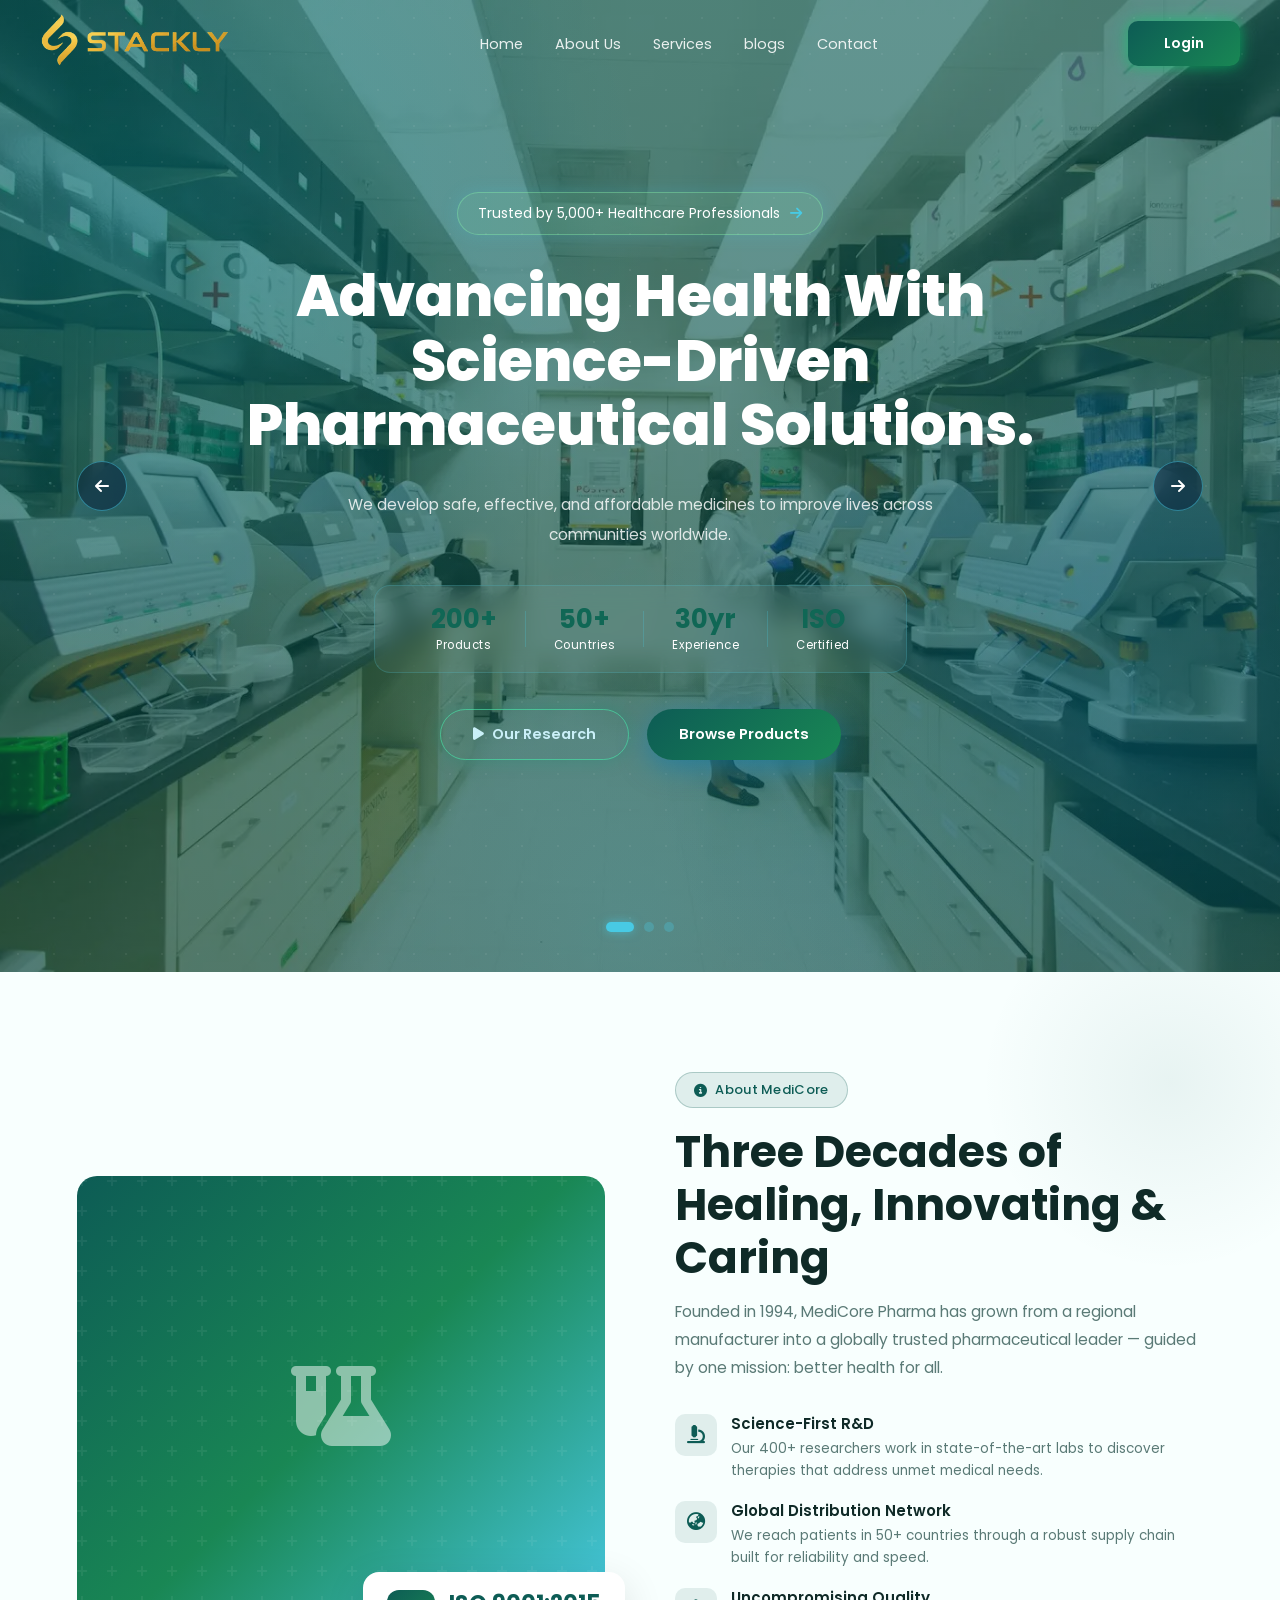
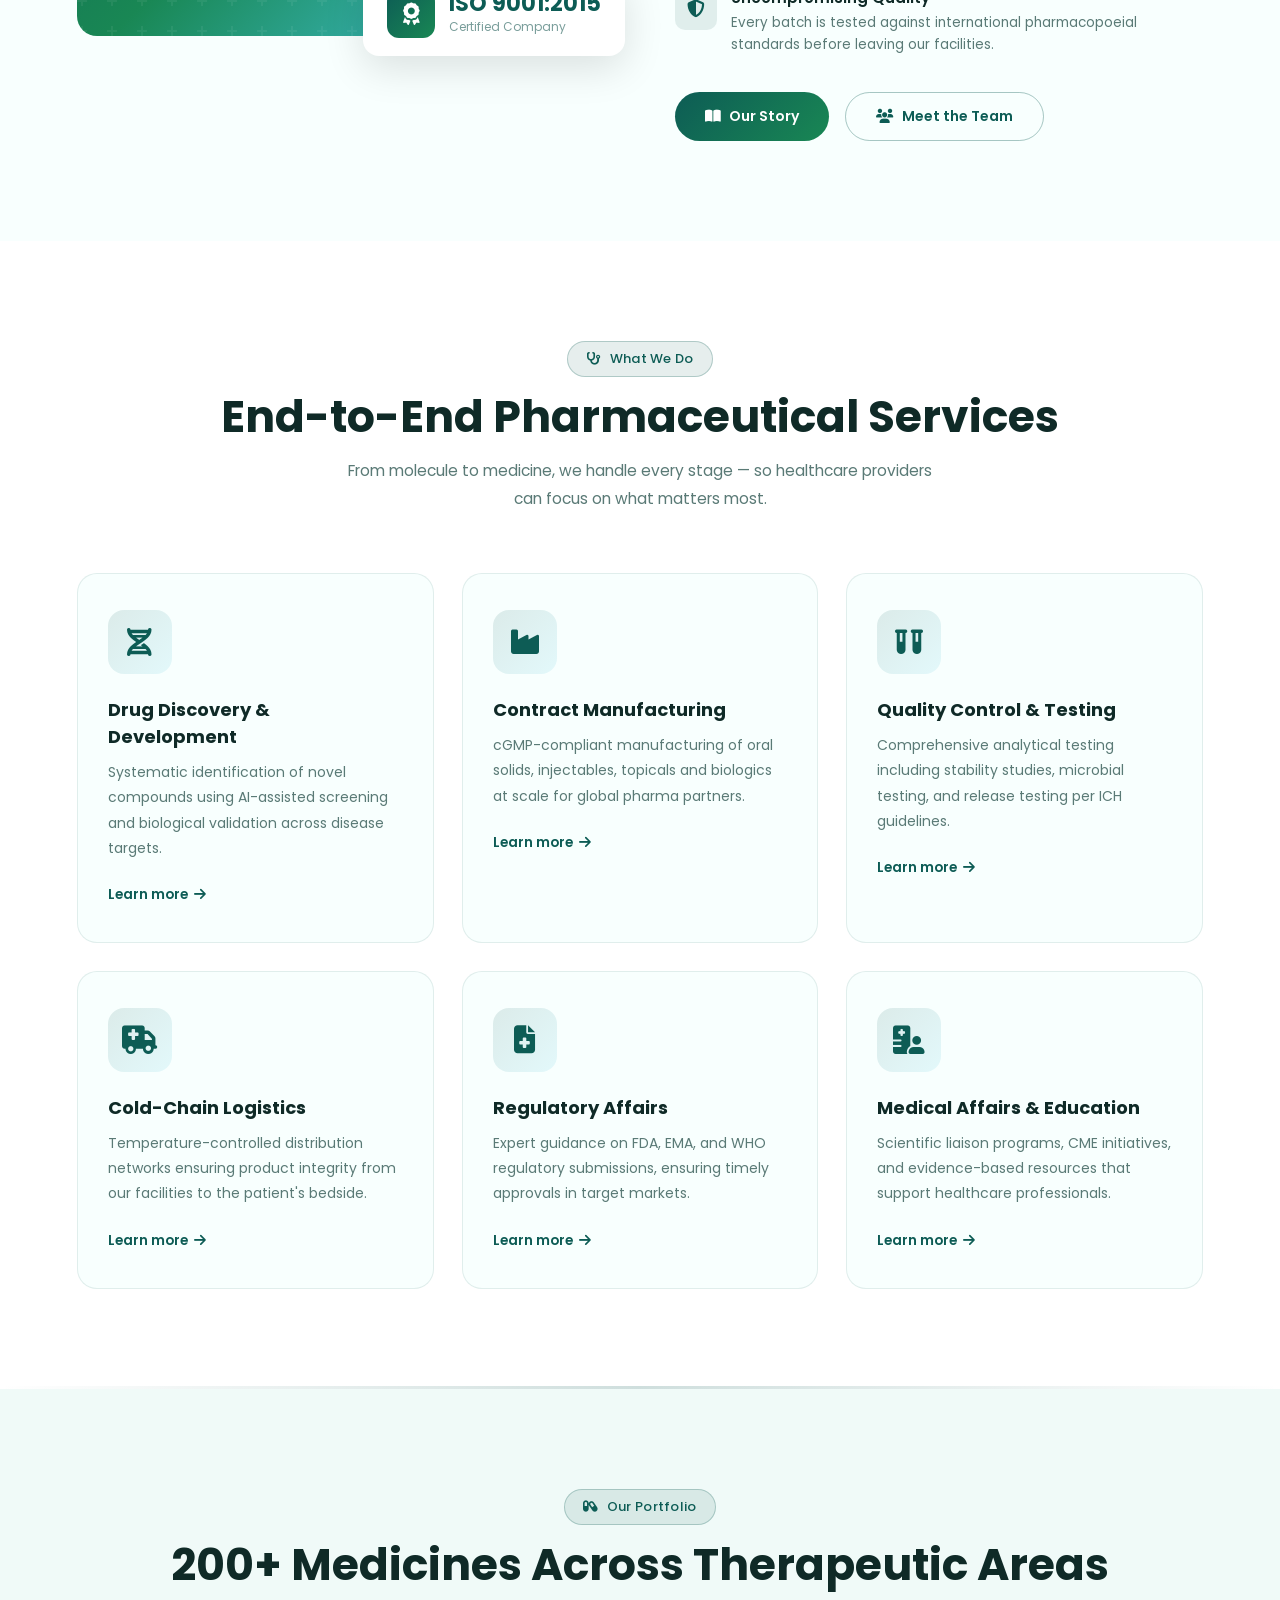
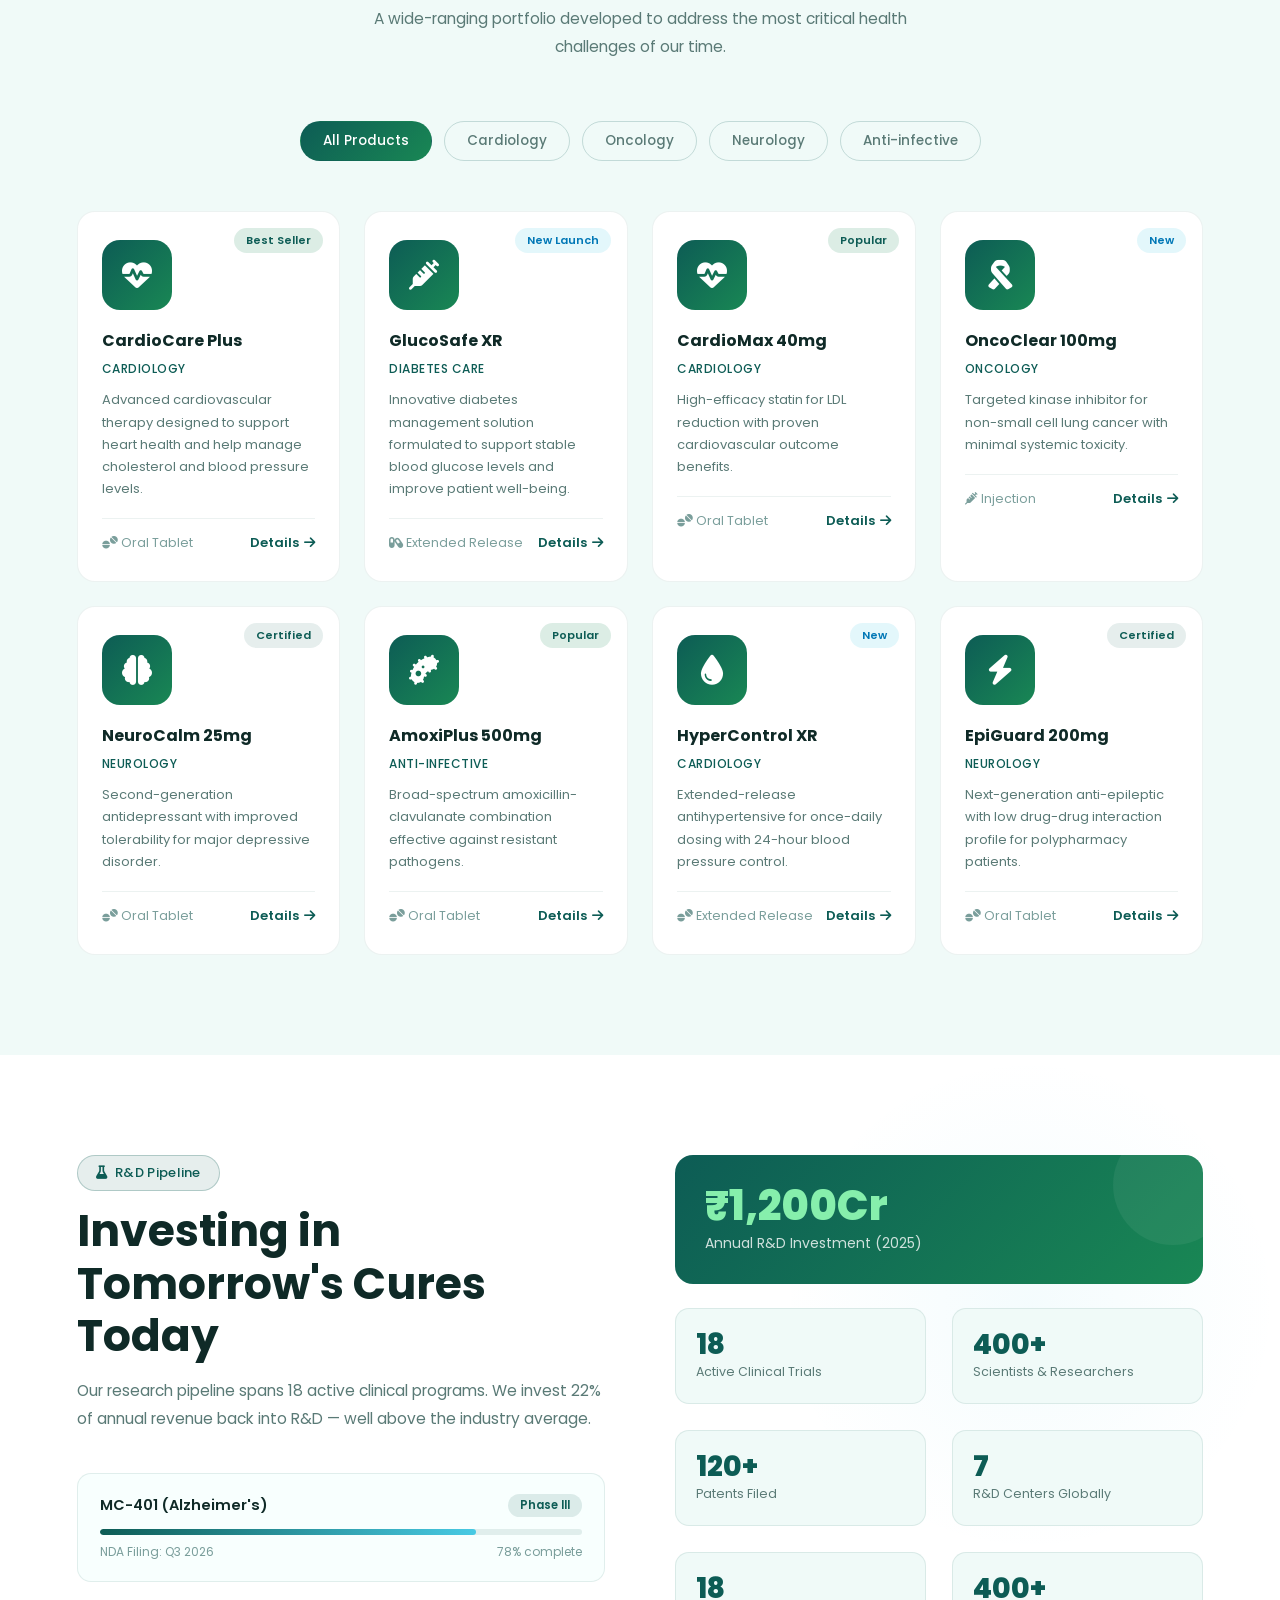
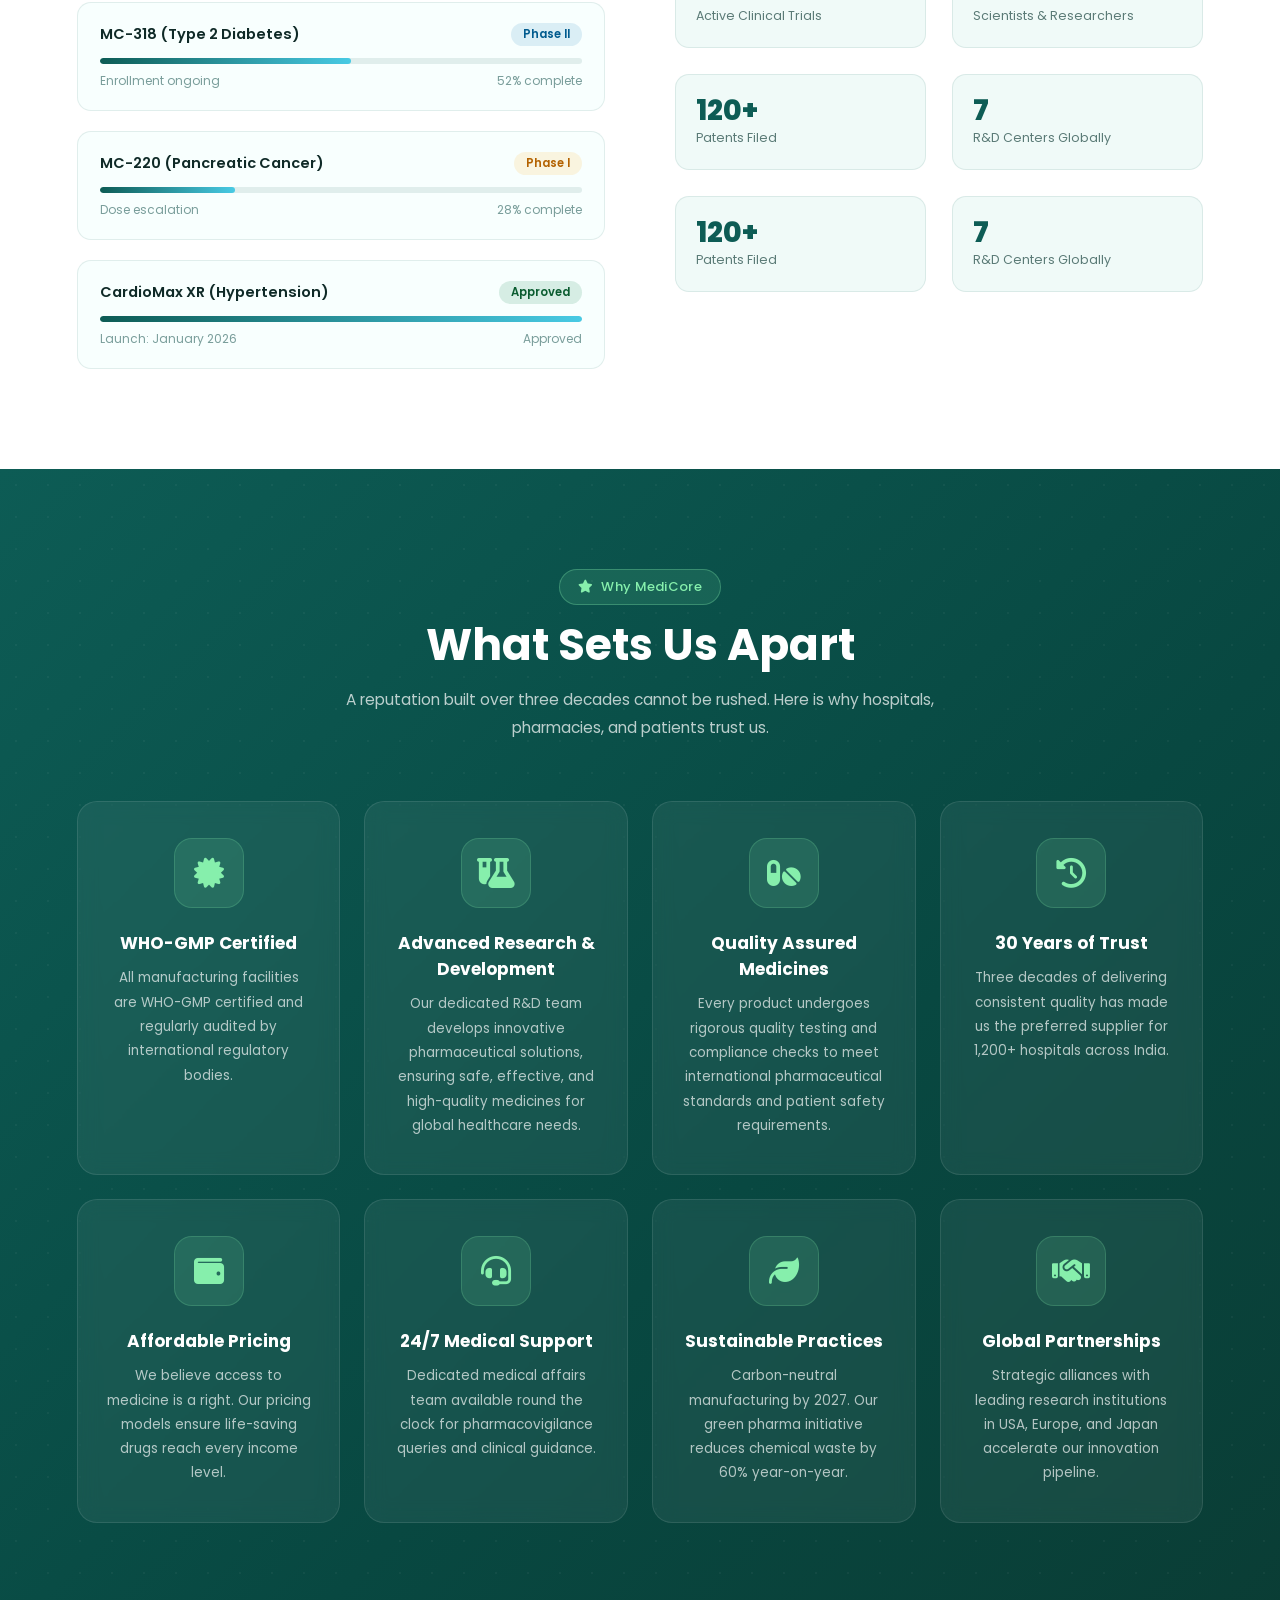
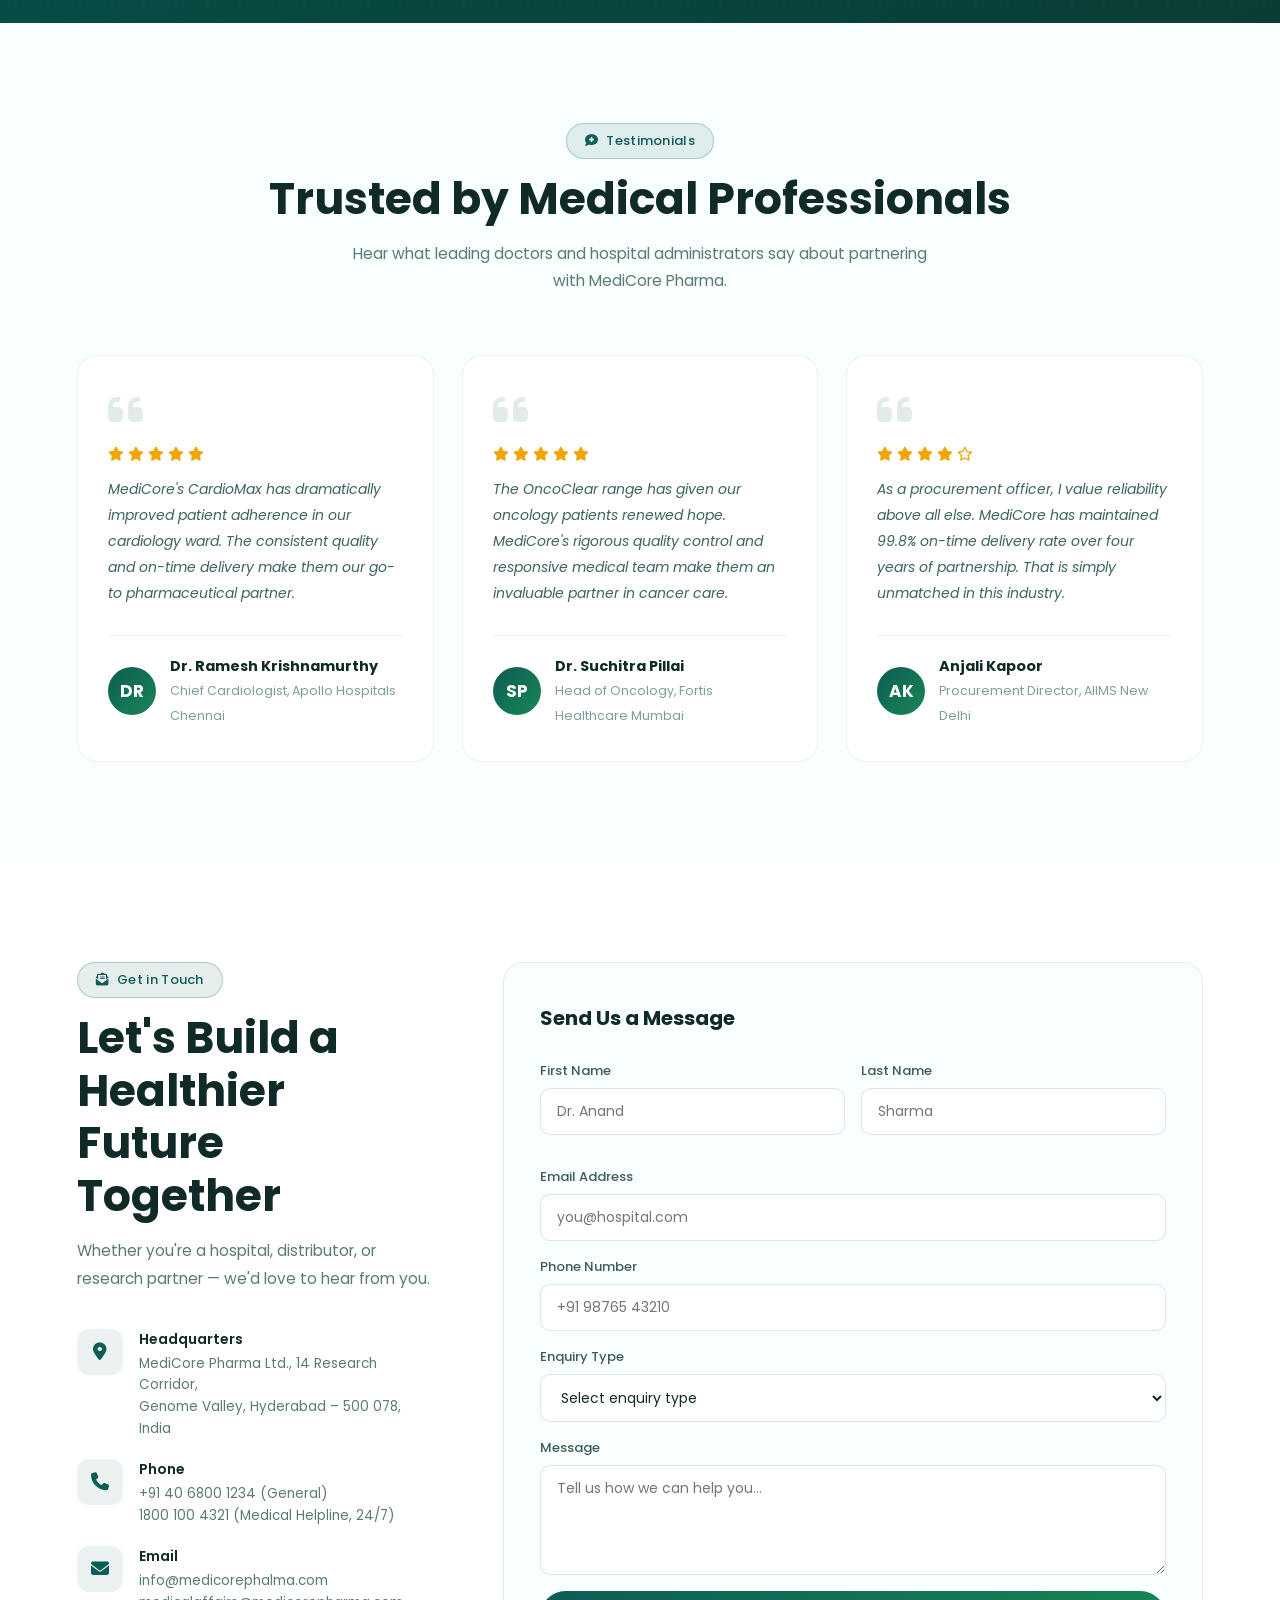
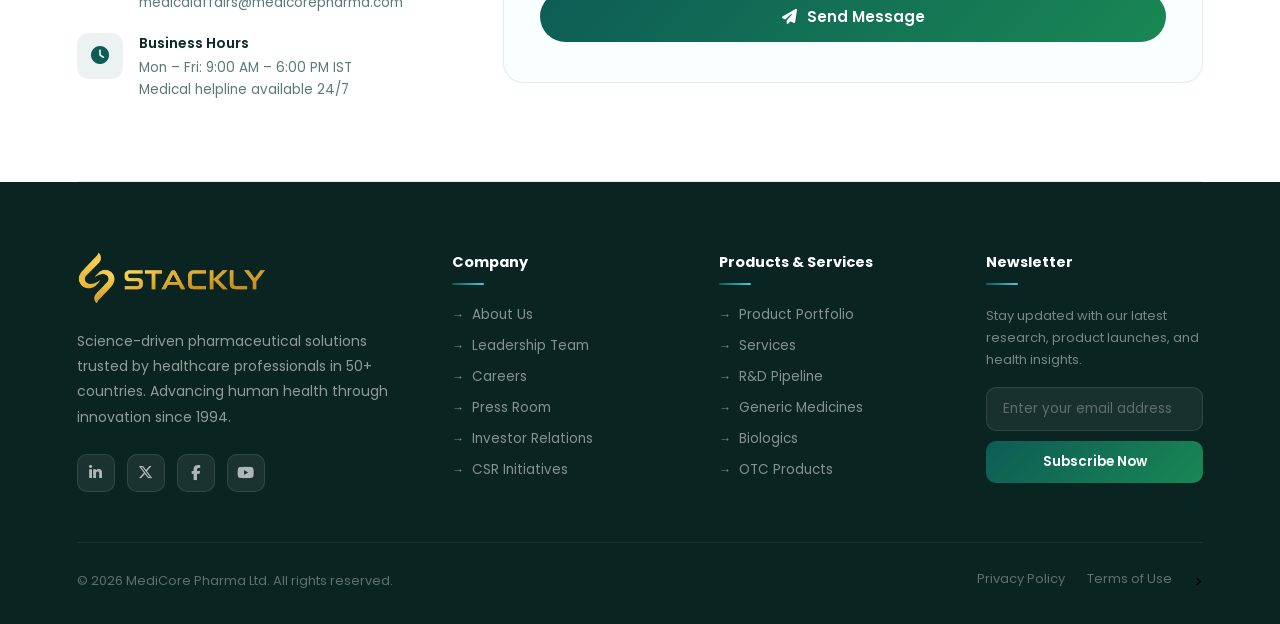
==== index.html @ 36d37a58 "70% task completed" ====
<!DOCTYPE html>
<html lang="en">

<head>
  <meta charset="UTF-8">
  <meta name="viewport" content="width=device-width, initial-scale=1.0">
  <title>MediCore Pharma</title>
  <link href="https://fonts.googleapis.com/css2?family=Poppins:wght@300;400;500;600;700&display=swap" rel="stylesheet">
  <link rel="stylesheet" href="https://cdnjs.cloudflare.com/ajax/libs/font-awesome/6.5.1/css/all.min.css" />
</head>

<style>
  * {
  margin: 0;
  padding: 0;
  box-sizing: border-box;
  font-family: 'Poppins', sans-serif;
}

body {
  overflow-x: hidden;
}

/* ========================= HERO ========================= */
.hero{
  width:100%;
  min-height:100vh;
  position:relative;
  overflow:hidden;
  padding-block: 90px;
  background-image:
  linear-gradient(
    rgba(13,92,85,.65),
    rgba(8,72,65,.65)
  ),
  url("./src/home1.webp");
  background-size:cover;
  background-position:center;
  background-repeat:no-repeat;
}

.hero::before{
  content:"";
  position:absolute;
  top:-5%;
  left:-5%;
  width:110%;
  height:110%;
  background:
    radial-gradient(circle at 15% 25%, rgba(0,180,216,.18), transparent 35%),
    radial-gradient(circle at 85% 70%, rgba(0,119,182,.22), transparent 35%),
    radial-gradient(circle at 50% 90%, rgba(72,202,228,.12), transparent 30%);
  z-index:0;
  pointer-events:none;
}

.hero::after {
  content: "";
  position: absolute;
  inset: 0;
  background-image: radial-gradient(circle, rgba(255,255,255,0.06) 1px, transparent 1px);
  background-size: 36px 36px;
  z-index: 0;
  pointer-events: none;
}

/* ========================= NAVBAR ========================= */
.navbar {
  width: 100%;
  padding: 14px 40px;
  display: flex;
  justify-content: space-between;
  align-items: center;
  position: fixed;
  top: 0;
  left: 50%;
  transform: translateX(-50%);
  z-index: 9999;
  background: transparent;
  border-bottom: 1px solid transparent;
  transition: 0.4s ease;
  animation: navFade 1s ease;
}

.navbar.active {
  border-bottom: 1px solid rgba(0, 180, 216, 0.35);
  background:rgba(13,92,85,.95);
  backdrop-filter:blur(15px);
  border-bottom:1px solid rgba(255,255,255,.1);
}

.navbar::before {
  content: "";
  position: absolute;
  inset: 0;
  background: linear-gradient(90deg, transparent, rgba(255,255,255,0.06), transparent);
  transform: translateX(-100%);
  opacity: 0;
  transition: 0.4s ease;
}

.navbar.active::before {
  opacity: 1;
  animation: navGlow 4s linear infinite;
}

@keyframes navGlow {
  0%   { transform: translateX(-100%); }
  100% { transform: translateX(100%); }
}

.logo img{
  width: clamp(140px,16vw,190px);
}

.nav-links {
  display: flex;
  gap: 32px;
  justify-content: space-around;
  align-items: center;
  list-style: none;
}

.nav-links a {
  color: rgba(255,255,255,0.88);
  text-decoration: none;
  font-size: 14.5px;
  transition: 0.3s ease;
  position: relative;
}

.nav-links a::after {
  content: "";
  position: absolute;
  left: 0;
  bottom: -5px;
  width: 0%;
  height: 2px;
  background: linear-gradient(90deg, #48cae4, #0077b6);
  transition: 0.4s;
}

.nav-links a:hover { color: #48cae4; }
.nav-links a:hover::after { width: 100%; }

.nav-btn {
  padding: 12px 36px;
  border: none;
  border-radius: 10px;
  background:linear-gradient(135deg,#0D5C55,#198754);
  color: #fff;
  font-size: 14px;
  font-weight: 600;
  cursor: pointer;
  transition: 0.4s ease;
  box-shadow: 0 0 18px rgba(0, 216, 115, 0.45), 0 0 12px rgba(0, 182, 91, 0.25);
}

.nav-btn:hover {
  transform: translateY(-3px) scale(1.05);
  box-shadow: 0 10px 30px rgba(72, 202, 228, 0.5);
  background:linear-gradient(135deg,#084841,#0D5C55);
}

.menu-toggle {
  display: none;
  font-size: clamp(20px, 2.5vw, 26px);
  color: #fff;
  cursor: pointer;
}

/* ========================= HERO CONTENT ========================= */
.hero-content {
  width: 100%;
  min-height: 88vh;
  display: flex;
  flex-direction: column;
  justify-content: center;
  align-items: center;
  text-align: center;
  position: relative;
  z-index: 10;
  padding: 30px 20px 10px;
}

.tag {
  padding: 10px 20px;
  font-size: 14px;
  margin-bottom: 26px;
  border-radius: 50px;
  color: #ffffff;
  border:1px solid rgba(134,239,172,.4);
  background:rgba(134,239,172,.1);
  display: flex;
  align-items: center;
  gap: 10px;
  box-shadow: 0 0 18px rgba(72, 202, 228, 0.2);
  opacity: 0;
  transform: translateY(40px);
  animation: heroFadeUp 0.8s ease 0.2s forwards;
}

.tag i { color: #48cae4; }

.hero-content h1 {
  max-width: 860px;
  min-height: 200px;
  display: flex;
  align-items: center;
  justify-content: center;
  text-align: center;
  font-size: clamp(25px, 4.5vw, 66px);
  line-height: 1.12;
  font-weight: 800;
  margin-bottom: 24px;
  color: white;
  position: relative;
  transform: translateY(70px);
  animation: heroFadeUp 1s ease 0.4s forwards;
  transition: opacity 0.4s;
}

.hero-content p {
  max-width: 660px;
  min-height: 70px;
  display: flex;
  align-items: center;
  justify-content: center;
  text-align: center;
  color: rgba(255, 255, 255, 0.82);
  line-height: 1.9;
  margin-bottom: 30px;
  font-size: 15.5px;
  opacity: 0;
  transform: translateY(60px);
  animation: heroFadeUp 1s ease 0.65s forwards;
  transition: opacity 0.4s;
}

.stats-row {
  display: flex;
  align-items: center;
  gap: 0;
  margin-bottom: 36px;
  background: rgba(255,255,255,0.05);
  border: 1px solid rgba(72, 202, 228, 0.2);
  border-radius: 16px;
  padding: 14px 32px;
  backdrop-filter: blur(10px);
  opacity: 0;
  transform: translateY(50px);
  animation: heroFadeUp 1s ease 0.85s forwards;
  flex-wrap: wrap;
  justify-content: center;
  gap: 4px;
}

.stat-item {
  display: flex;
  flex-direction: column;
  align-items: center;
  padding: 4px 24px;
}

.stat-number {
  font-size: clamp(18px, 2.2vw, 26px);
  color:#106755;
  font-weight: bold;
  line-height: 1.2;
}

.stat-label {
  font-size: 11.5px;
  color: rgb(255, 255, 255);
  letter-spacing: 0.5px;
  margin-top: 2px;
}

.stat-divider {
  width: 1px;
  height: 36px;
  background: rgba(72, 202, 228, 0.25);
  flex-shrink: 0;
}

.hero-buttons {
  display: flex;
  gap: 18px;
  flex-wrap: wrap;
  margin-bottom: 40px;
  justify-content: center;
  opacity: 0;
  transform: translateY(60px);
  animation: heroFadeUp 1s ease 1.05s forwards;
}

.btn {
  padding: 14px 32px;
  border: none;
  border-radius: 50px;
  font-size: 14.5px;
  font-weight: 600;
  cursor: pointer;
  transition: 0.4s ease;
  position: relative;
  overflow: hidden;
}

.btn span {
  position: relative;
  z-index: 1;
  display: flex;
  align-items: center;
  gap: 8px;
}

.btn-primary {
  background:linear-gradient(135deg,#0D5C55,#198754);
  color: #fff;
  box-shadow: 0 8px 28px rgba(0, 119, 182, 0.5);
}

.btn-primary:hover {
  transform: translateY(-5px) scale(1.04);
  background:linear-gradient(135deg,#084841,#0D5C55);
  box-shadow: 0 14px 36px rgba(72, 202, 228, 0.5);
}

.btn-outline {
  background: transparent;
  color: #caf0f8;
  border: 1.5px solid rgba(72, 228, 168, 0.65);
  box-shadow: 0 0 18px rgba(1, 143, 107, 0.25);
}

.btn-outline:hover {
  transform: translateY(-5px) scale(1.04);
  background: linear-gradient(135deg, #0077b6, #48cae4);
  color: #fff;
  box-shadow: 0 14px 36px rgba(72, 202, 228, 0.45);
}

.btn::before {
  content: "";
  position: absolute;
  top: 0;
  left: -120%;
  width: 100%;
  height: 100%;
  background: linear-gradient(90deg, transparent, rgba(255,255,255,0.22), transparent);
  transition: 0.7s;
}

.btn:hover::before { left: 120%; }

.slider-buttons {
  position: absolute;
  top: 50%;
  left: 0;
  width: 100%;
  display: flex;
  justify-content: space-between;
  transform: translateY(-50%);
  padding: 0 clamp(10px, 6vw, 80px);
  z-index: 100;
  pointer-events: none;
  animation: fadeButtons 1.2s ease;
}

.slide-btn {
  width: 50px;
  height: 50px;
  border-radius: 50%;
  border: 1.5px solid rgba(72, 202, 228, 0.5);
  cursor: pointer;
  font-size: 16px;
  color: white;
  background: rgba(0, 20, 50, 0.45);
  backdrop-filter: blur(10px);
  transition: 0.4s ease;
  pointer-events: auto;
}

.slide-btn:hover {
  transform: scale(1.12);
  background: linear-gradient(135deg, rgba(0,119,182,0.9), rgba(72,202,228,0.9));
  box-shadow: 0 0 28px rgba(72, 202, 228, 0.5);
  border-color: transparent;
}

.slide-dots {
  position: absolute;
  bottom: 40px;
  left: 50%;
  transform: translateX(-50%);
  display: flex;
  gap: 10px;
  z-index: 20;
}

.dot {
  width: 10px;
  height: 10px;
  border-radius: 50%;
  border: none;
  background: rgba(72, 202, 228, 0.3);
  cursor: pointer;
  transition: 0.35s ease;
  padding: 0;
}

.dot.active {
  background: #48cae4;
  width: 28px;
  border-radius: 5px;
  box-shadow: 0 0 10px rgba(72, 202, 228, 0.6);
}

@keyframes heroFadeUp {
  from { opacity: 0; transform: translateY(60px); }
  to   { opacity: 1; transform: translateY(0); }
}

@keyframes navFade {
  from { opacity: 0; transform: translateX(-50%) translateY(-40px); }
  to   { opacity: 1; transform: translateX(-50%) translateY(0); }
}

@keyframes fadeButtons {
  from { opacity: 0; transform: translateY(-50%) scale(0.7); }
  to   { opacity: 1; transform: translateY(-50%) scale(1); }
}

/* ========================= SHARED SECTION STYLES ========================= */

.section-tag {
  display: inline-flex;
  align-items: center;
  gap: 8px;
  padding: 7px 18px;
  border-radius: 50px;
  font-size: 13px;
  font-weight: 500;
  margin-bottom: 14px;
  letter-spacing: 0.3px;
}

.section-tag.green {
  background: rgba(13,92,85,.1);
  color: #0D5C55;
  border: 1px solid rgba(13,92,85,.25);
}

.section-title {
  font-size: clamp(26px, 3.5vw, 44px);
  font-weight: 700;
  line-height: 1.2;
  color: #0f2a27;
  margin-bottom: 14px;
}

.section-subtitle {
  font-size: 15.5px;
  color: #5a7a76;
  line-height: 1.8;
  max-width: 600px;
}

.section-header {
  text-align: center;
  margin-bottom: 60px;
  display: flex;
  flex-direction: column;
  align-items: center;
}

/* ========================= 1. ABOUT US ========================= */

.about-section {
  padding: 100px 6%;
  background: #f8fffe;
  position: relative;
  overflow: hidden;
}

.about-section::before {
  content: "";
  position: absolute;
  top: -80px;
  right: -80px;
  width: 380px;
  height: 380px;
  border-radius: 50%;
  background: radial-gradient(circle, rgba(13,92,85,.07), transparent 70%);
  pointer-events: none;
}

.about-grid {
  display: grid;
  grid-template-columns: 1fr 1fr;
  gap: 70px;
  align-items: center;
  max-width: 1200px;
  margin: 0 auto;
}

.about-image-wrap {
  position: relative;
}

.about-image-wrap img {
  width: 100%;
  border-radius: 20px;
  object-fit: cover;
  height: 440px;
  display: block;
  background: linear-gradient(135deg, #0D5C55, #198754);
}

.about-img-placeholder {
  width: 100%;
  height: 460px;
  border-radius: 20px;
  background: linear-gradient(135deg, #0D5C55 0%, #198754 50%, #48cae4 100%);
  display: flex;
  align-items: center;
  justify-content: center;
  position: relative;
  overflow: hidden;
}

.about-img-placeholder::after {
  content: "";
  position: absolute;
  inset: 0;
  background: url("data:image/svg+xml,%3Csvg width='60' height='60' viewBox='0 0 60 60' xmlns='http://www.w3.org/2000/svg'%3E%3Cg fill='none' fill-rule='evenodd'%3E%3Cg fill='%23ffffff' fill-opacity='0.06'%3E%3Cpath d='M36 34v-4h-2v4h-4v2h4v4h2v-4h4v-2h-4zm0-30V0h-2v4h-4v2h4v4h2V6h4V4h-4zM6 34v-4H4v4H0v2h4v4h2v-4h4v-2H6zM6 4V0H4v4H0v2h4v4h2V6h4V4H6z'/%3E%3C/g%3E%3C/g%3E%3C/svg%3E");
}

.about-img-placeholder i {
  font-size: 80px;
  color: rgba(255,255,255,0.5);
  position: relative;
  z-index: 1;
}

.about-badge {
  position: absolute;
  bottom: -20px;
  right: -20px;
  background: #fff;
  border-radius: 16px;
  padding: 18px 24px;
  box-shadow: 0 12px 40px rgba(0,0,0,0.12);
  display: flex;
  align-items: center;
  gap: 14px;
  min-width: 190px;
}

.about-badge-icon {
  width: 48px;
  height: 48px;
  border-radius: 12px;
  background: linear-gradient(135deg, #0D5C55, #198754);
  display: flex;
  align-items: center;
  justify-content: center;
  color: #fff;
  font-size: 22px;
  flex-shrink: 0;
}

.about-badge-text p:first-child {
  font-size: 22px;
  font-weight: 700;
  color: #0D5C55;
  line-height: 1;
}

.about-badge-text p:last-child {
  font-size: 12px;
  color: #7a9e9b;
  margin-top: 3px;
}

.about-content .section-tag { margin-bottom: 18px; }
.about-content .section-title { text-align: left; }
.about-content .section-subtitle { text-align: left; margin-bottom: 30px; }

.about-points {
  display: flex;
  flex-direction: column;
  gap: 18px;
  margin-bottom: 36px;
}

.about-point {
  display: flex;
  align-items: flex-start;
  gap: 14px;
}

.about-point-icon {
  width: 42px;
  height: 42px;
  border-radius: 10px;
  background: rgba(13,92,85,.1);
  display: flex;
  align-items: center;
  justify-content: center;
  color: #0D5C55;
  font-size: 18px;
  flex-shrink: 0;
  margin-top: 2px;
}

.about-point-text h4 {
  font-size: 15px;
  font-weight: 600;
  color: #0f2a27;
  margin-bottom: 3px;
}

.about-point-text p {
  font-size: 13.5px;
  color: #5a7a76;
  line-height: 1.6;
}

.about-cta {
  display: flex;
  gap: 16px;
  flex-wrap: wrap;
}

.btn-green {
  padding: 13px 30px;
  background: linear-gradient(135deg, #0D5C55, #198754);
  color: #fff;
  border: none;
  border-radius: 50px;
  font-size: 14px;
  font-weight: 600;
  cursor: pointer;
  transition: 0.3s;
  display: flex;
  align-items: center;
  gap: 8px;
}

.btn-green:hover {
  transform: translateY(-3px);
  box-shadow: 0 10px 30px rgba(13,92,85,0.4);
}

.btn-ghost {
  padding: 13px 30px;
  background: transparent;
  color: #0D5C55;
  border: 1.5px solid rgba(13,92,85,.35);
  border-radius: 50px;
  font-size: 14px;
  font-weight: 600;
  cursor: pointer;
  transition: 0.3s;
  display: flex;
  align-items: center;
  gap: 8px;
}

.btn-ghost:hover {
  background: rgba(13,92,85,.06);
  transform: translateY(-3px);
}

/* ========================= 2. SERVICES ========================= */

.services-section {
  padding: 100px 6%;
  background: #fff;
  position: relative;
}

.services-section::before {
  content: "";
  position: absolute;
  bottom: 0;
  left: 0;
  width: 100%;
  height: 3px;
  background: linear-gradient(90deg, transparent, rgba(13,92,85,.2), transparent);
}

.services-grid {
  display: grid;
  grid-template-columns: repeat(auto-fit, minmax(280px, 1fr));
  gap: 28px;
  max-width: 1200px;
  margin: 0 auto;
}

.service-card {
  padding: 36px 30px;
  border-radius: 20px;
  background: #f8fffe;
  border: 1px solid rgba(13,92,85,.1);
  transition: 0.4s ease;
  position: relative;
  overflow: hidden;
}

.service-card::before {
  content: "";
  position: absolute;
  top: 0;
  left: 0;
  width: 4px;
  height: 100%;
  background: linear-gradient(180deg, #0D5C55, #48cae4);
  transform: scaleY(0);
  transform-origin: bottom;
  transition: 0.4s;
}

.service-card:hover {
  transform: translateY(-8px);
  box-shadow: 0 20px 50px rgba(13,92,85,.12);
  border-color: rgba(13,92,85,.2);
}

.service-card:hover::before { transform: scaleY(1); }

.service-icon {
  width: 64px;
  height: 64px;
  border-radius: 16px;
  background: linear-gradient(135deg, rgba(13,92,85,.12), rgba(72,202,228,.12));
  display: flex;
  align-items: center;
  justify-content: center;
  color: #0D5C55;
  font-size: 28px;
  margin-bottom: 22px;
}

.service-card h3 {
  font-size: 18px;
  font-weight: 700;
  color: #0f2a27;
  margin-bottom: 10px;
}

.service-card p {
  font-size: 14px;
  color: #5a7a76;
  line-height: 1.8;
  margin-bottom: 20px;
}

.service-link {
  display: inline-flex;
  align-items: center;
  gap: 6px;
  font-size: 13.5px;
  font-weight: 600;
  color: #0D5C55;
  text-decoration: none;
  transition: 0.3s;
}

.service-link:hover { gap: 10px; color: #198754; }

/* ========================= 3. PRODUCTS ========================= */

.products-section {
  padding: 100px 6%;
  background: #f0faf8;
  position: relative;
}

.products-filter {
  display: flex;
  gap: 12px;
  flex-wrap: wrap;
  justify-content: center;
  margin-bottom: 50px;
}

.filter-btn {
  padding: 9px 22px;
  border-radius: 50px;
  border: 1.5px solid rgba(13,92,85,.2);
  background: transparent;
  color: #5a7a76;
  font-size: 13.5px;
  font-weight: 500;
  cursor: pointer;
  transition: 0.3s;
  font-family: 'Poppins', sans-serif;
}

.filter-btn.active,
.filter-btn:hover {
  background: linear-gradient(135deg, #0D5C55, #198754);
  color: #fff;
  border-color: transparent;
}

.products-grid {
  display: grid;
  grid-template-columns: repeat(auto-fill, minmax(240px, 1fr));
  gap: 24px;
  max-width: 1200px;
  margin: 0 auto;
}

.product-card {
  background: #fff;
  border-radius: 18px;
  padding: 28px 24px;
  border: 1px solid rgba(13,92,85,.08);
  transition: 0.35s ease;
  cursor: pointer;
  position: relative;
}

.product-card:hover {
  transform: translateY(-6px);
  box-shadow: 0 16px 40px rgba(13,92,85,.1);
  border-color: rgba(13,92,85,.18);
}

.product-badge {
  position: absolute;
  top: 16px;
  right: 16px;
  padding: 4px 12px;
  border-radius: 20px;
  font-size: 11px;
  font-weight: 600;
}

.badge-new { background: rgba(72,202,228,.15); color: #0077b6; }
.badge-popular { background: rgba(25,135,84,.15); color: #0D5C55; }
.badge-certified { background: rgba(13,92,85,.1); color: #0D5C55; }

.product-icon-wrap {
  width: 70px;
  height: 70px;
  border-radius: 18px;
  background: linear-gradient(135deg, #0D5C55, #198754);
  display: flex;
  align-items: center;
  justify-content: center;
  color: #fff;
  font-size: 30px;
  margin-bottom: 18px;
}

.product-card h3 {
  font-size: 16px;
  font-weight: 700;
  color: #0f2a27;
  margin-bottom: 6px;
}

.product-card .prod-category {
  font-size: 12px;
  color: #0D5C55;
  font-weight: 500;
  margin-bottom: 10px;
  text-transform: uppercase;
  letter-spacing: 0.5px;
}

.product-card p {
  font-size: 13px;
  color: #5a7a76;
  line-height: 1.7;
  margin-bottom: 18px;
}

.product-footer {
  display: flex;
  align-items: center;
  justify-content: space-between;
  border-top: 1px solid rgba(13,92,85,.08);
  padding-top: 14px;
}

.product-footer span {
  font-size: 12.5px;
  color: #7a9e9b;
}

.product-footer a {
  font-size: 13px;
  font-weight: 600;
  color: #0D5C55;
  text-decoration: none;
  display: flex;
  align-items: center;
  gap: 5px;
  transition: 0.3s;
}

.product-footer a:hover { color: #198754; gap: 8px; }

/* ========================= 4. RESEARCH & DEVELOPMENT ========================= */

.research-section {
  padding: 100px 6%;
  background: #fff;
  position: relative;
  overflow: hidden;
}

.research-section::before {
  content: "";
  position: absolute;
  top: 0;
  right: 0;
  width: 500px;
  height: 500px;
  border-radius: 50%;
  background: radial-gradient(circle, rgba(72,202,228,.06), transparent 70%);
  pointer-events: none;
}

.research-inner {
  max-width: 1200px;
  margin: 0 auto;
  display: grid;
  grid-template-columns: 1fr 1fr;
  gap: 70px;
  align-items: start;
}

.research-content .section-title { text-align: left; }
.research-content .section-subtitle { text-align: left; margin-bottom: 40px; }

.pipeline-list {
  display: flex;
  flex-direction: column;
  gap: 20px;
}

.pipeline-item {
  background: #f8fffe;
  border: 1px solid rgba(13,92,85,.1);
  border-radius: 14px;
  padding: 20px 22px;
  transition: 0.3s;
}

.pipeline-item:hover {
  border-color: rgba(13,92,85,.25);
  box-shadow: 0 8px 24px rgba(13,92,85,.07);
}

.pipeline-item-header {
  display: flex;
  align-items: center;
  justify-content: space-between;
  margin-bottom: 12px;
}

.pipeline-item-header h4 {
  font-size: 14.5px;
  font-weight: 600;
  color: #0f2a27;
}

.phase-pill {
  padding: 3px 12px;
  border-radius: 20px;
  font-size: 11.5px;
  font-weight: 600;
}

.phase-1 { background: rgba(255,160,0,.12); color: #b36200; }
.phase-2 { background: rgba(0,119,182,.12); color: #005b8e; }
.phase-3 { background: rgba(13,92,85,.12); color: #0D5C55; }
.approved { background: rgba(25,135,84,.15); color: #0a5c30; }

.pipeline-progress {
  width: 100%;
  height: 6px;
  background: rgba(13,92,85,.1);
  border-radius: 10px;
  overflow: hidden;
  margin-bottom: 8px;
}

.pipeline-bar {
  height: 100%;
  border-radius: 10px;
  background: linear-gradient(90deg, #0D5C55, #48cae4);
  transition: width 0.8s ease;
}

.pipeline-meta {
  display: flex;
  justify-content: space-between;
  font-size: 12px;
  color: #7a9e9b;
}

.research-stats {
  display: flex;
  flex-direction: column;
  gap: 24px;
}

.r-stat-card {
  padding: 30px;
  border-radius: 18px;
  background: linear-gradient(135deg, #0D5C55, #198754);
  color: #fff;
  position: relative;
  overflow: hidden;

}

.r-stat-card::after {
  content: "";
  position: absolute;
  top: -30px;
  right: -30px;
  width: 120px;
  height: 120px;
  border-radius: 50%;
  background: rgba(255,255,255,.06);
}

.r-stat-card .r-number {
  font-size: 42px;
  font-weight: 800;
  line-height: 1;
  margin-bottom: 6px;
  color: #86EFAC;
}

.r-stat-card .r-label {
  font-size: 14px;
  color: rgba(255,255,255,.8);
}

.r-stat-row {
  display: grid;
  grid-template-columns: 1fr 1fr;
  gap: 26px;
}

.r-mini-card {
  padding: 22px 20px;
  border-radius: 14px;
  background: #f0faf8;
  border: 1px solid rgba(13,92,85,.1);
}

.r-mini-card .r-number {
  font-size: 28px;
  font-weight: 800;
  color: #0D5C55;
  line-height: 1;
  margin-bottom: 4px;
}

.r-mini-card .r-label {
  font-size: 12.5px;
  color: #5a7a76;
}

/* ========================= 5. WHY CHOOSE US ========================= */

.why-section {
  padding: 100px 6%;
  background: linear-gradient(135deg, #0D5C55 0%, #084841 60%, #0a3d35 100%);
  position: relative;
  overflow: hidden;
}

.why-section::before {
  content: "";
  position: absolute;
  inset: 0;
  background-image: radial-gradient(circle, rgba(255,255,255,0.04) 1px, transparent 1px);
  background-size: 32px 32px;
}

.why-section .section-title { color: #fff; }
.why-section .section-subtitle { color: rgba(255,255,255,.72); }
.why-section .section-tag { background: rgba(134,239,172,.12); color: #86EFAC; border: 1px solid rgba(134,239,172,.3); }

.why-grid {
  display: grid;
  grid-template-columns: repeat(auto-fit, minmax(250px, 1fr));
  gap: 24px;
  max-width: 1200px;
  margin: 0 auto;
}

.why-card {
  padding: 36px 28px;
  border-radius: 20px;
  background: rgba(255,255,255,.06);
  border: 1px solid rgba(255,255,255,.1);
  backdrop-filter: blur(10px);
  text-align: center;
  transition: 0.35s;
  position: relative;
  overflow: hidden;
}

.why-card:hover {
  background: rgba(255,255,255,.1);
  transform: translateY(-6px);
  border-color: rgba(72,202,228,.3);
}

.why-card::before {
  content: "";
  position: absolute;
  inset: 0;
  background: linear-gradient(135deg, rgba(72,202,228,.06), transparent 60%);
  opacity: 0;
  transition: 0.35s;
}

.why-card:hover::before { opacity: 1; }

.why-icon {
  width: 70px;
  height: 70px;
  border-radius: 18px;
  background: rgba(134,239,172,.12);
  border: 1px solid rgba(134,239,172,.2);
  display: flex;
  align-items: center;
  justify-content: center;
  color: #86EFAC;
  font-size: 30px;
  margin: 0 auto 22px;
  position: relative;
  z-index: 1;
}

.why-card h3 {
  font-size: 17px;
  font-weight: 700;
  color: #fff;
  margin-bottom: 10px;
  position: relative;
  z-index: 1;
}

.why-card p {
  font-size: 13.5px;
  color: rgba(255,255,255,.68);
  line-height: 1.8;
  position: relative;
  z-index: 1;
}

/* ========================= 6. TESTIMONIALS ========================= */

.testimonials-section {
  padding: 100px 6%;
  background: #f8fffe;
}

.testimonials-grid {
  display: grid;
  grid-template-columns: repeat(auto-fit, minmax(300px, 1fr));
  gap: 28px;
  max-width: 1200px;
  margin: 0 auto;
}

.testimonial-card {
  background: #fff;
  border-radius: 20px;
  padding: 34px 30px;
  border: 1px solid rgba(13,92,85,.08);
  transition: 0.35s;
  position: relative;
}

.testimonial-card:hover {
  transform: translateY(-6px);
  box-shadow: 0 20px 50px rgba(13,92,85,.08);
  border-color: rgba(13,92,85,.15);
}

.quote-icon {
  font-size: 40px;
  color: rgba(13,92,85,.12);
  line-height: 1;
  margin-bottom: 16px;
}

.stars {
  display: flex;
  gap: 4px;
  margin-bottom: 16px;
}

.stars i { color: #f0a500; font-size: 14px; }

.testimonial-card p {
  font-size: 14px;
  color: #3d6461;
  line-height: 1.85;
  margin-bottom: 28px;
  font-style: italic;
}

.testimonial-author {
  display: flex;
  align-items: center;
  gap: 14px;
  border-top: 1px solid rgba(13,92,85,.08);
  padding-top: 20px;
}

.author-avatar {
  width: 48px;
  height: 48px;
  border-radius: 50%;
  background: linear-gradient(135deg, #0D5C55, #198754);
  display: flex;
  align-items: center;
  justify-content: center;
  font-size: 17px;
  font-weight: 700;
  color: #fff;
  flex-shrink: 0;
}

.author-info h4 {
  font-size: 14.5px;
  font-weight: 700;
  color: #0f2a27;
}

.author-info span {
  font-size: 12.5px;
  color: #7a9e9b;
}

/* ========================= 7. CONTACT & FOOTER ========================= */

.contact-section {
  padding: 100px 6% 0;
  background: #fff;
}

.contact-inner {
  max-width: 1200px;
  margin: 0 auto;
  display: grid;
  grid-template-columns: 1fr 1.2fr;
  gap: 70px;
  align-items: start;
  padding-bottom: 80px;
  border-bottom: 1px solid rgba(13,92,85,.1);
}

.contact-left .section-title { text-align: left; }
.contact-left .section-subtitle { text-align: left; margin-bottom: 36px; }

.contact-info-list {
  display: flex;
  flex-direction: column;
  gap: 20px;
}

.contact-info-item {
  display: flex;
  align-items: flex-start;
  gap: 16px;
      min-width:0;  
}

.contact-info-icon {
  width: 46px;
  height: 46px;
  border-radius: 12px;
  background: rgba(13,92,85,.08);
  display: flex;
  align-items: center;
  justify-content: center;
  color: #0D5C55;
  font-size: 18px;
  flex-shrink: 0;
}

.contact-info-text{
    flex:1;
    min-width:0;
}

.contact-info-text h4 {
  font-size: 14px;
  font-weight: 600;
  color: #0f2a27;
  margin-bottom: 3px;
     word-wrap:break-word;
    overflow-wrap:break-word;
}

.contact-info-text p {
  font-size: 13.5px;
  color: #5a7a76;
  line-height: 1.6;
     word-wrap:break-word;
    overflow-wrap:break-word;
}

@media (max-width:768px){

    .contact-inner{
        grid-template-columns:1fr;
        gap:40px;
    }

    .contact-info-item{
        gap:12px;
    }

    .contact-info-icon{
        width:42px;
        height:42px;
        flex-shrink:0;
    }

    .contact-info-text{
        width:calc(100% - 54px);
    }

    .contact-info-text p{
        font-size:13px;
        line-height:1.6;
        overflow-wrap:anywhere;
    }
}

.contact-form {
  background: #f8fffe;
  border-radius: 20px;
  padding: 40px 36px;
  border: 1px solid rgba(13,92,85,.1);
}

.contact-form h3 {
  font-size: 20px;
  font-weight: 700;
  color: #0f2a27;
  margin-bottom: 28px;
}

.form-row {
  display: grid;
  grid-template-columns: 1fr 1fr;
  gap: 16px;
  margin-bottom: 16px;
}

.form-group {
  display: flex;
  flex-direction: column;
  gap: 7px;
  margin-bottom: 16px;
}

.form-group label {
  font-size: 13px;
  font-weight: 500;
  color: #3d5c59;
}

.form-group input,
.form-group select,
.form-group textarea {
  padding: 12px 16px;
  border-radius: 10px;
  border: 1.5px solid rgba(13,92,85,.15);
  font-size: 14px;
  font-family: 'Poppins', sans-serif;
  color: #0f2a27;
  background: #fff;
  outline: none;
  transition: 0.3s;
}

.form-group input:focus,
.form-group select:focus,
.form-group textarea:focus {
  border-color: #0D5C55;
  box-shadow: 0 0 0 3px rgba(13,92,85,.1);
}

.form-group textarea {
  resize: vertical;
  min-height: 110px;
}

.form-submit {
  width: 100%;
  padding: 14px;
  background: linear-gradient(135deg, #0D5C55, #198754);
  color: #fff;
  border: none;
  border-radius: 50px;
  font-size: 15px;
  font-weight: 600;
  cursor: pointer;
  transition: 0.3s;
  font-family: 'Poppins', sans-serif;
  display: flex;
  align-items: center;
  justify-content: center;
  gap: 10px;
}

.form-submit:hover {
  transform: translateY(-3px);
  box-shadow: 0 12px 30px rgba(13,92,85,.35);
}

/* ========================= FOOTER ========================= */

.footer {
  background: #0a2421;
  padding: 70px 6% 30px;
}

.footer-grid {
  display: grid;
  grid-template-columns: 1.5fr 1fr 1fr 1fr;
  gap: 50px;
  max-width: 1200px;
  margin: 0 auto 50px;
}

.footer-brand p {
  font-size: 14px;
  color: rgba(255,255,255,.55);
  line-height: 1.8;
  margin-top: 18px;
  margin-bottom: 24px;
}

.footer-socials {
  display: flex;
  gap: 12px;
}

.social-icon {
  width: 38px;
  height: 38px;
  border-radius: 10px;
  background: rgba(255,255,255,.07);
  border: 1px solid rgba(255,255,255,.1);
  display: flex;
  align-items: center;
  justify-content: center;
  color: rgba(255,255,255,.65);
  font-size: 15px;
  cursor: pointer;
  transition: 0.3s;
}

.social-icon:hover {
  background: rgba(72,202,228,.2);
  color: #48cae4;
  border-color: rgba(72,202,228,.3);
}

.footer-col h4 {
  font-size: 14.5px;
  font-weight: 700;
  color: #fff;
  margin-bottom: 20px;
  position: relative;
  padding-bottom: 12px;
}

.footer-col h4::after {
  content: "";
  position: absolute;
  bottom: 0;
  left: 0;
  width: 32px;
  height: 2px;
  background: linear-gradient(90deg, #0D5C55, #48cae4);
  border-radius: 2px;
}

.footer-links {
  list-style: none;
  display: flex;
  flex-direction: column;
  gap: 11px;
}

.footer-links a {
  font-size: 13.5px;
  color: rgba(255,255,255,.5);
  text-decoration: none;
  transition: 0.3s;
  display: flex;
  align-items: center;
  gap: 8px;
}

.footer-links a:hover { color: #48cae4; gap: 12px; }
.footer-links a::before { content: "→"; font-size: 12px; }

.footer-newsletter input {
  width: 100%;
  padding: 11px 16px;
  border-radius: 10px;
  border: 1px solid rgba(255,255,255,.1);
  background: rgba(255,255,255,.06);
  color: #fff;
  font-size: 13.5px;
  font-family: 'Poppins', sans-serif;
  outline: none;
  margin-bottom: 10px;
  transition: 0.3s;
}

.footer-newsletter input::placeholder { color: rgba(255,255,255,.3); }

.footer-newsletter input:focus {
  border-color: rgba(72,202,228,.4);
}

.footer-newsletter button {
  width: 100%;
  padding: 11px;
  background: linear-gradient(135deg, #0D5C55, #198754);
  color: #fff;
  border: none;
  border-radius: 10px;
  font-size: 13.5px;
  font-weight: 600;
  cursor: pointer;
  font-family: 'Poppins', sans-serif;
  transition: 0.3s;
}

.footer-newsletter button:hover {
  box-shadow: 0 8px 20px rgba(13,92,85,.4);
  transform: translateY(-2px);
}

.footer-bottom {
  max-width: 1200px;
  margin: 0 auto;
  display: flex;
  align-items: center;
  justify-content: space-between;
  padding-top: 26px;
  border-top: 1px solid rgba(255,255,255,.07);
  flex-wrap: wrap;
  gap: 12px;
}

.footer-bottom p {
  font-size: 13px;
  color: rgba(255,255,255,.35);
}

.footer-bottom-links {
  display: flex;
  gap: 22px;
}

.footer-bottom-links a {
  font-size: 13px;
  color: rgba(255,255,255,.35);
  text-decoration: none;
  transition: 0.3s;
}

.footer-bottom-links a:hover { color: #48cae4; }

/* ========================= SCROLL REVEAL ========================= */

.reveal {
  opacity: 0;
  transform: translateY(40px);
  transition: opacity 0.7s ease, transform 0.7s ease;
}

.reveal.visible {
  opacity: 1;
  transform: translateY(0);
}

/* ========================= RESPONSIVE ========================= */

@media (max-width: 1100px) {
  .navbar {
    width: 100%;
    top: 0;
    border-radius: 0;
    overflow: visible;
    padding: 14px 20px;
  }

  .menu-toggle {
    display: block;
    z-index: 10001;
  }

  .nav-links {
    position: fixed;
    top: 0;
    right: -100%;
    width: 70%;
    height: 100vh;
    background: linear-gradient(135deg, rgba(8, 28, 60, 0.98), rgba(4, 15, 40, 0.98));
    backdrop-filter: blur(20px);
    display: flex;
    flex-direction: column;
    justify-content: flex-start;
    align-items: flex-start;
    padding: 30px 50px;
    gap: 32px;
    list-style: none;
    transition: 0.5s ease;
    z-index: 9999;
  }

  .nav-links.active { right: 0; }
  .nav-links a { font-size: 20px; }

  .about-grid,
  .research-inner,
  .contact-inner {
    grid-template-columns: 1fr;
    gap: 40px;
  }

  .about-image-wrap {
    order: -1;
  }

  .footer-grid {
    grid-template-columns: 1fr 1fr;
  }
}

@media (max-width: 768px) {
  .stats-row {
    padding: 12px 20px;
    gap: 0;
  }

  .stat-item { padding: 4px 14px; }
  .stat-divider { display: none; }

  .about-badge {
    bottom: -10px;
    right: 10px;
  }

  .form-row {
    grid-template-columns: 1fr;
  }

  .r-stat-row {
    grid-template-columns: 1fr;
  }

  .footer-grid {
    grid-template-columns: 1fr;
    gap: 36px;
  }

  .footer-bottom {
    flex-direction: column;
    text-align: center;
  }
}

@media (max-width: 600px) {
  .navbar { padding: 10px 20px; }
  .hero-content { padding-top: 0; }
  .hero-content h1 { margin-bottom: 6px; line-height: 1.2; min-height: auto; }
  .hero-content p { margin-bottom: 16px; font-size: 13.5px; min-height: auto; }
  .stats-row { width: 100%; border-radius: 12px; margin-bottom: 24px; }
  .hero-buttons { width: 100%; flex-direction: column; align-items: center; margin-bottom: 20px; }
  .btn { width: 90%; max-width: 290px; padding: 12px 20px; }
  .slide-btn { width: 36px; height: 36px; font-size: 13px; }
  .tag { font-size: 12.5px; padding: 8px 14px; margin-bottom: 14px; text-align: center; }

  .about-section,
  .services-section,
  .products-section,
  .research-section,
  .why-section,
  .testimonials-section,
  .contact-section { padding: 70px 5%; }

  .contact-form { padding: 28px 22px; }

  .footer { padding: 50px 5% 24px; }

  .about-cta { flex-direction: column; }
  .about-cta button { width: 100%; justify-content: center; }

  .section-title { font-size: clamp(22px, 6vw, 32px); }
}


</style>

<body>

  

  <!-- ========================= HERO ========================= -->
  <section class="hero">

    <nav class="navbar">
      <div class="logo">
        <img src="./src/logo.webp" alt="MediCore Logo" onerror="this.style.display='none'; this.nextElementSibling.style.display='block'">
        
      </div>

   
        <ul class="nav-links" id="navLinks">
            <li><a href="index.html">Home</a></li>
            <li><a href="about.html">About Us</a></li>
            <li><a href="service.html">Services</a></li>
            <li><a href="blog.html">blogs</a></li>
            <li><a href="contact.html">Contact</a></li>
            <button class="nav-btn login-btn"><span>Login</span></button>
        </ul>

      <div class="menu-toggle" id="menuToggle">
        <i class="fa-solid fa-bars"></i>
      </div>
    </nav>

    <div class="hero-content">
      <div class="slider-buttons">
        <button id="prevBtn" class="slide-btn"><i class="fa-solid fa-arrow-left"></i></button>
        <button id="nextBtn" class="slide-btn"><i class="fa-solid fa-arrow-right"></i></button>
      </div>

      <div class="tag homta">
        Trusted by 5,000+ Healthcare Professionals
        <i class="fa-solid fa-arrow-right"></i>
      </div>

      <h1 id="heroTitle">Advancing Health With Science-Driven Pharmaceutical Solutions.</h1>

      <p id="heroText">We develop safe, effective, and affordable medicines to improve lives across communities worldwide.</p>

      <div class="stats-row">
        <div class="stat-item">
          <span class="stat-number">200+</span>
          <span class="stat-label">Products</span>
        </div>
        <div class="stat-divider"></div>
        <div class="stat-item">
          <span class="stat-number">50+</span>
          <span class="stat-label">Countries</span>
        </div>
        <div class="stat-divider"></div>
        <div class="stat-item">
          <span class="stat-number">30yr</span>
          <span class="stat-label">Experience</span>
        </div>
        <div class="stat-divider"></div>
        <div class="stat-item">
          <span class="stat-number">ISO</span>
          <span class="stat-label">Certified</span>
        </div>
      </div>

      <div class="hero-buttons">
        <button class="btn btn-outline">
          <span><i class="fa-solid fa-play"></i> Our Research</span>
        </button>
        <button class="btn btn-primary">
          <span>Browse Products</span>
        </button>
      </div>
    </div>

    <div class="slide-dots" id="slideDots"></div>
  </section>

  <!-- ========================= 1. ABOUT US ========================= -->
  <section class="about-section" id="about">
    <div class="about-grid">

      <div class="about-image-wrap reveal">
        <div class="about-img-placeholder">
          <i class="fa-solid fa-flask-vial"></i>
        </div>
        <div class="about-badge">
          <div class="about-badge-icon">
            <i class="fa-solid fa-award"></i>
          </div>
          <div class="about-badge-text">
            <p>ISO 9001:2015</p>
            <p>Certified Company</p>
          </div>
        </div>
      </div>

      <div class="about-content reveal">
        <div class="section-tag green"><i class="fa-solid fa-circle-info"></i> About MediCore</div>
        <h2 class="section-title">Three Decades of Healing, Innovating & Caring</h2>
        <p class="section-subtitle">Founded in 1994, MediCore Pharma has grown from a regional manufacturer into a globally trusted pharmaceutical leader — guided by one mission: better health for all.</p>

        <div class="about-points">
          <div class="about-point">
            <div class="about-point-icon"><i class="fa-solid fa-microscope"></i></div>
            <div class="about-point-text">
              <h4>Science-First R&D</h4>
              <p>Our 400+ researchers work in state-of-the-art labs to discover therapies that address unmet medical needs.</p>
            </div>
          </div>
          <div class="about-point">
            <div class="about-point-icon"><i class="fa-solid fa-earth-asia"></i></div>
            <div class="about-point-text">
              <h4>Global Distribution Network</h4>
              <p>We reach patients in 50+ countries through a robust supply chain built for reliability and speed.</p>
            </div>
          </div>
          <div class="about-point">
            <div class="about-point-icon"><i class="fa-solid fa-shield-halved"></i></div>
            <div class="about-point-text">
              <h4>Uncompromising Quality</h4>
              <p>Every batch is tested against international pharmacopoeial standards before leaving our facilities.</p>
            </div>
          </div>
        </div>

        <div class="about-cta">
          <button class="btn-green"><i class="fa-solid fa-book-open"></i> Our Story</button>
          <button class="btn-ghost"><i class="fa-solid fa-users"></i> Meet the Team</button>
        </div>
      </div>

    </div>
  </section>

  <!-- ========================= 2. SERVICES ========================= -->
  <section class="services-section" id="services">
    <div class="section-header reveal">
      <div class="section-tag green"><i class="fa-solid fa-stethoscope"></i> What We Do</div>
      <h2 class="section-title">End-to-End Pharmaceutical Services</h2>
      <p class="section-subtitle">From molecule to medicine, we handle every stage — so healthcare providers can focus on what matters most.</p>
    </div>

    <div class="services-grid">
      <div class="service-card reveal">
        <div class="service-icon"><i class="fa-solid fa-dna"></i></div>
        <h3>Drug Discovery & Development</h3>
        <p>Systematic identification of novel compounds using AI-assisted screening and biological validation across disease targets.</p>
        <a href="#" class="service-link">Learn more <i class="fa-solid fa-arrow-right"></i></a>
      </div>

      <div class="service-card reveal">
        <div class="service-icon"><i class="fa-solid fa-industry"></i></div>
        <h3>Contract Manufacturing</h3>
        <p>cGMP-compliant manufacturing of oral solids, injectables, topicals and biologics at scale for global pharma partners.</p>
        <a href="#" class="service-link">Learn more <i class="fa-solid fa-arrow-right"></i></a>
      </div>

      <div class="service-card reveal">
        <div class="service-icon"><i class="fa-solid fa-vials"></i></div>
        <h3>Quality Control & Testing</h3>
        <p>Comprehensive analytical testing including stability studies, microbial testing, and release testing per ICH guidelines.</p>
        <a href="#" class="service-link">Learn more <i class="fa-solid fa-arrow-right"></i></a>
      </div>

      <div class="service-card reveal">
        <div class="service-icon"><i class="fa-solid fa-truck-medical"></i></div>
        <h3>Cold-Chain Logistics</h3>
        <p>Temperature-controlled distribution networks ensuring product integrity from our facilities to the patient's bedside.</p>
        <a href="#" class="service-link">Learn more <i class="fa-solid fa-arrow-right"></i></a>
      </div>

      <div class="service-card reveal">
        <div class="service-icon"><i class="fa-solid fa-file-medical"></i></div>
        <h3>Regulatory Affairs</h3>
        <p>Expert guidance on FDA, EMA, and WHO regulatory submissions, ensuring timely approvals in target markets.</p>
        <a href="#" class="service-link">Learn more <i class="fa-solid fa-arrow-right"></i></a>
      </div>

      <div class="service-card reveal">
        <div class="service-icon"><i class="fa-solid fa-hospital-user"></i></div>
        <h3>Medical Affairs & Education</h3>
        <p>Scientific liaison programs, CME initiatives, and evidence-based resources that support healthcare professionals.</p>
        <a href="#" class="service-link">Learn more <i class="fa-solid fa-arrow-right"></i></a>
      </div>
    </div>
  </section>

  <!-- ========================= 3. PRODUCTS ========================= -->
  <section class="products-section" id="products">
    <div class="section-header reveal">
      <div class="section-tag green"><i class="fa-solid fa-capsules"></i> Our Portfolio</div>
      <h2 class="section-title">200+ Medicines Across Therapeutic Areas</h2>
      <p class="section-subtitle">A wide-ranging portfolio developed to address the most critical health challenges of our time.</p>
    </div>

    <div class="products-filter reveal">
      <button class="filter-btn active" onclick="filterProducts(this, 'all')">All Products</button>
      <button class="filter-btn" onclick="filterProducts(this, 'cardio')">Cardiology</button>
      <button class="filter-btn" onclick="filterProducts(this, 'onco')">Oncology</button>
      <button class="filter-btn" onclick="filterProducts(this, 'neuro')">Neurology</button>
      <button class="filter-btn" onclick="filterProducts(this, 'anti')">Anti-infective</button>
    </div>

    <div class="products-grid" id="productsGrid">
<div class="product-card reveal" data-cat="cardio">
    <span class="product-badge badge-popular">Best Seller</span>
    <div class="product-icon-wrap">
        <i class="fa-solid fa-heart-pulse"></i>
    </div>
    <h3>CardioCare Plus</h3>
    <p class="prod-category">Cardiology</p>
    <p>
        Advanced cardiovascular therapy designed to support heart health
        and help manage cholesterol and blood pressure levels.
    </p>
    <div class="product-footer">
        <span><i class="fa-solid fa-tablets"></i> Oral Tablet</span>
        <a href="#">Details <i class="fa-solid fa-arrow-right"></i></a>
    </div>
</div>

<div class="product-card reveal" data-cat="diabetes">
    <span class="product-badge badge-new">New Launch</span>
    <div class="product-icon-wrap">
        <i class="fa-solid fa-syringe"></i>
    </div>
    <h3>GlucoSafe XR</h3>
    <p class="prod-category">Diabetes Care</p>
    <p>
        Innovative diabetes management solution formulated to support
        stable blood glucose levels and improve patient well-being.
    </p>
    <div class="product-footer">
        <span><i class="fa-solid fa-capsules"></i> Extended Release</span>
        <a href="#">Details <i class="fa-solid fa-arrow-right"></i></a>
    </div>
</div>

         <div class="product-card reveal" data-cat="cardio">
        <span class="product-badge badge-popular">Popular</span>
        <div class="product-icon-wrap"><i class="fa-solid fa-heart-pulse"></i></div>
        <h3>CardioMax 40mg</h3>
        <p class="prod-category">Cardiology</p>
        <p>High-efficacy statin for LDL reduction with proven cardiovascular outcome benefits.</p>
        <div class="product-footer">
          <span><i class="fa-solid fa-tablets"></i> Oral Tablet</span>
          <a href="#">Details <i class="fa-solid fa-arrow-right"></i></a>
        </div>
      </div>

      <div class="product-card reveal" data-cat="onco">
        <span class="product-badge badge-new">New</span>
        <div class="product-icon-wrap"><i class="fa-solid fa-ribbon"></i></div>
        <h3>OncoClear 100mg</h3>
        <p class="prod-category">Oncology</p>
        <p>Targeted kinase inhibitor for non-small cell lung cancer with minimal systemic toxicity.</p>
        <div class="product-footer">
          <span><i class="fa-solid fa-syringe"></i> Injection</span>
          <a href="#">Details <i class="fa-solid fa-arrow-right"></i></a>
        </div>
      </div>

      <div class="product-card reveal" data-cat="neuro">
        <span class="product-badge badge-certified">Certified</span>
        <div class="product-icon-wrap"><i class="fa-solid fa-brain"></i></div>
        <h3>NeuroCalm 25mg</h3>
        <p class="prod-category">Neurology</p>
        <p>Second-generation antidepressant with improved tolerability for major depressive disorder.</p>
        <div class="product-footer">
          <span><i class="fa-solid fa-tablets"></i> Oral Tablet</span>
          <a href="#">Details <i class="fa-solid fa-arrow-right"></i></a>
        </div>
      </div>

      <div class="product-card reveal" data-cat="anti">
        <span class="product-badge badge-popular">Popular</span>
        <div class="product-icon-wrap"><i class="fa-solid fa-bacterium"></i></div>
        <h3>AmoxiPlus 500mg</h3>
        <p class="prod-category">Anti-infective</p>
        <p>Broad-spectrum amoxicillin-clavulanate combination effective against resistant pathogens.</p>
        <div class="product-footer">
          <span><i class="fa-solid fa-tablets"></i> Oral Tablet</span>
          <a href="#">Details <i class="fa-solid fa-arrow-right"></i></a>
        </div>
      </div>

      <div class="product-card reveal" data-cat="cardio">
        <span class="product-badge badge-new">New</span>
        <div class="product-icon-wrap"><i class="fa-solid fa-droplet"></i></div>
        <h3>HyperControl XR</h3>
        <p class="prod-category">Cardiology</p>
        <p>Extended-release antihypertensive for once-daily dosing with 24-hour blood pressure control.</p>
        <div class="product-footer">
          <span><i class="fa-solid fa-tablets"></i> Extended Release</span>
          <a href="#">Details <i class="fa-solid fa-arrow-right"></i></a>
        </div>
      </div>

      <div class="product-card reveal" data-cat="neuro">
        <span class="product-badge badge-certified">Certified</span>
        <div class="product-icon-wrap"><i class="fa-solid fa-bolt"></i></div>
        <h3>EpiGuard 200mg</h3>
        <p class="prod-category">Neurology</p>
        <p>Next-generation anti-epileptic with low drug-drug interaction profile for polypharmacy patients.</p>
        <div class="product-footer">
          <span><i class="fa-solid fa-tablets"></i> Oral Tablet</span>
          <a href="#">Details <i class="fa-solid fa-arrow-right"></i></a>
        </div>
      </div>
    </div>
  </section>

  <!-- ========================= 4. RESEARCH & DEVELOPMENT ========================= -->
  <section class="research-section" id="research">
    <div class="research-inner">

      <div class="research-content reveal">
        <div class="section-tag green"><i class="fa-solid fa-flask"></i> R&D Pipeline</div>
        <h2 class="section-title">Investing in Tomorrow's Cures Today</h2>
        <p class="section-subtitle">Our research pipeline spans 18 active clinical programs. We invest 22% of annual revenue back into R&D — well above the industry average.</p>

        <div class="pipeline-list">
          <div class="pipeline-item">
            <div class="pipeline-item-header">
              <h4>MC-401 (Alzheimer's)</h4>
              <span class="phase-pill phase-3">Phase III</span>
            </div>
            <div class="pipeline-progress"><div class="pipeline-bar" style="width:78%"></div></div>
            <div class="pipeline-meta"><span>NDA Filing: Q3 2026</span><span>78% complete</span></div>
          </div>

          <div class="pipeline-item">
            <div class="pipeline-item-header">
              <h4>MC-318 (Type 2 Diabetes)</h4>
              <span class="phase-pill phase-2">Phase II</span>
            </div>
            <div class="pipeline-progress"><div class="pipeline-bar" style="width:52%"></div></div>
            <div class="pipeline-meta"><span>Enrollment ongoing</span><span>52% complete</span></div>
          </div>

          <div class="pipeline-item">
            <div class="pipeline-item-header">
              <h4>MC-220 (Pancreatic Cancer)</h4>
              <span class="phase-pill phase-1">Phase I</span>
            </div>
            <div class="pipeline-progress"><div class="pipeline-bar" style="width:28%"></div></div>
            <div class="pipeline-meta"><span>Dose escalation</span><span>28% complete</span></div>
          </div>

          <div class="pipeline-item">
            <div class="pipeline-item-header">
              <h4>CardioMax XR (Hypertension)</h4>
              <span class="phase-pill approved">Approved</span>
            </div>
            <div class="pipeline-progress"><div class="pipeline-bar" style="width:100%"></div></div>
            <div class="pipeline-meta"><span>Launch: January 2026</span><span>Approved</span></div>
          </div>
        </div>
      </div>

      <div class="research-stats reveal">
        <div class="r-stat-card">
          <div class="r-number">₹1,200Cr</div>
          <div class="r-label">Annual R&D Investment (2025)</div>
        </div>

        <div class="r-stat-row">
          <div class="r-mini-card">
            <div class="r-number">18</div>
            <div class="r-label">Active Clinical Trials</div>
          </div>
          <div class="r-mini-card">
            <div class="r-number">400+</div>
            <div class="r-label">Scientists & Researchers</div>
          </div>
          <div class="r-mini-card">
            <div class="r-number">120+</div>
            <div class="r-label">Patents Filed</div>
          </div>
          <div class="r-mini-card">
            <div class="r-number">7</div>
            <div class="r-label">R&D Centers Globally</div>
          </div>

              <div class="r-mini-card">
            <div class="r-number">18</div>
            <div class="r-label">Active Clinical Trials</div>
          </div>
          <div class="r-mini-card">
            <div class="r-number">400+</div>
            <div class="r-label">Scientists & Researchers</div>
          </div>
          <div class="r-mini-card">
            <div class="r-number">120+</div>
            <div class="r-label">Patents Filed</div>
          </div>
          <div class="r-mini-card">
            <div class="r-number">7</div>
            <div class="r-label">R&D Centers Globally</div>
          </div>

           <div class="r-mini-card">
            <div class="r-number">120+</div>
            <div class="r-label">Patents Filed</div>
          </div>
          <div class="r-mini-card">
            <div class="r-number">7</div>
            <div class="r-label">R&D Centers Globally</div>
          </div>
      </div>

      

    </div>
  </section>

  <!-- ========================= 5. WHY CHOOSE US ========================= -->
  <section class="why-section">
    <div class="section-header reveal">
      <div class="section-tag green"><i class="fa-solid fa-star"></i> Why MediCore</div>
      <h2 class="section-title">What Sets Us Apart</h2>
      <p class="section-subtitle">A reputation built over three decades cannot be rushed. Here is why hospitals, pharmacies, and patients trust us.</p>
    </div>

    <div class="why-grid">
      <div class="why-card reveal">
        <div class="why-icon"><i class="fa-solid fa-certificate"></i></div>
        <h3>WHO-GMP Certified</h3>
        <p>All manufacturing facilities are WHO-GMP certified and regularly audited by international regulatory bodies.</p>
      </div>
<div class="why-card reveal">
    <div class="why-icon">
        <i class="fa-solid fa-flask-vial"></i>
    </div>
    <h3>Advanced Research & Development</h3>
    <p>
        Our dedicated R&D team develops innovative pharmaceutical solutions,
        ensuring safe, effective, and high-quality medicines for global healthcare needs.
    </p>
</div>

<div class="why-card reveal">
    <div class="why-icon">
        <i class="fa-solid fa-pills"></i>
    </div>
    <h3>Quality Assured Medicines</h3>
    <p>
        Every product undergoes rigorous quality testing and compliance checks
        to meet international pharmaceutical standards and patient safety requirements.
    </p>
</div>  

      <div class="why-card reveal">
        <div class="why-icon"><i class="fa-solid fa-clock-rotate-left"></i></div>
        <h3>30 Years of Trust</h3>
        <p>Three decades of delivering consistent quality has made us the preferred supplier for 1,200+ hospitals across India.</p>
      </div>

      <div class="why-card reveal">
        <div class="why-icon"><i class="fa-solid fa-wallet"></i></div>
        <h3>Affordable Pricing</h3>
        <p>We believe access to medicine is a right. Our pricing models ensure life-saving drugs reach every income level.</p>
      </div>

      <div class="why-card reveal">
        <div class="why-icon"><i class="fa-solid fa-headset"></i></div>
        <h3>24/7 Medical Support</h3>
        <p>Dedicated medical affairs team available round the clock for pharmacovigilance queries and clinical guidance.</p>
      </div>

      <div class="why-card reveal">
        <div class="why-icon"><i class="fa-solid fa-leaf"></i></div>
        <h3>Sustainable Practices</h3>
        <p>Carbon-neutral manufacturing by 2027. Our green pharma initiative reduces chemical waste by 60% year-on-year.</p>
      </div>

      <div class="why-card reveal">
        <div class="why-icon"><i class="fa-solid fa-handshake"></i></div>
        <h3>Global Partnerships</h3>
        <p>Strategic alliances with leading research institutions in USA, Europe, and Japan accelerate our innovation pipeline.</p>
      </div>
    </div>
  </section>

  <!-- ========================= 6. TESTIMONIALS ========================= -->
  <section class="testimonials-section" id="testimonials">
    <div class="section-header reveal">
      <div class="section-tag green"><i class="fa-solid fa-comment-medical"></i> Testimonials</div>
      <h2 class="section-title">Trusted by Medical Professionals</h2>
      <p class="section-subtitle">Hear what leading doctors and hospital administrators say about partnering with MediCore Pharma.</p>
    </div>

    <div class="testimonials-grid">
      <div class="testimonial-card reveal">
        <div class="quote-icon"><i class="fa-solid fa-quote-left"></i></div>
        <div class="stars">
          <i class="fa-solid fa-star"></i><i class="fa-solid fa-star"></i>
          <i class="fa-solid fa-star"></i><i class="fa-solid fa-star"></i><i class="fa-solid fa-star"></i>
        </div>
        <p>MediCore's CardioMax has dramatically improved patient adherence in our cardiology ward. The consistent quality and on-time delivery make them our go-to pharmaceutical partner.</p>
        <div class="testimonial-author">
          <div class="author-avatar">DR</div>
          <div class="author-info">
            <h4>Dr. Ramesh Krishnamurthy</h4>
            <span>Chief Cardiologist, Apollo Hospitals Chennai</span>
          </div>
        </div>
      </div>

      <div class="testimonial-card reveal">
        <div class="quote-icon"><i class="fa-solid fa-quote-left"></i></div>
        <div class="stars">
          <i class="fa-solid fa-star"></i><i class="fa-solid fa-star"></i>
          <i class="fa-solid fa-star"></i><i class="fa-solid fa-star"></i><i class="fa-solid fa-star"></i>
        </div>
        <p>The OncoClear range has given our oncology patients renewed hope. MediCore's rigorous quality control and responsive medical team make them an invaluable partner in cancer care.</p>
        <div class="testimonial-author">
          <div class="author-avatar">SP</div>
          <div class="author-info">
            <h4>Dr. Suchitra Pillai</h4>
            <span>Head of Oncology, Fortis Healthcare Mumbai</span>
          </div>
        </div>
      </div>

      <div class="testimonial-card reveal">
        <div class="quote-icon"><i class="fa-solid fa-quote-left"></i></div>
        <div class="stars">
          <i class="fa-solid fa-star"></i><i class="fa-solid fa-star"></i>
          <i class="fa-solid fa-star"></i><i class="fa-solid fa-star"></i>
          <i class="fa-regular fa-star"></i>
        </div>
        <p>As a procurement officer, I value reliability above all else. MediCore has maintained 99.8% on-time delivery rate over four years of partnership. That is simply unmatched in this industry.</p>
        <div class="testimonial-author">
          <div class="author-avatar">AK</div>
          <div class="author-info">
            <h4>Anjali Kapoor</h4>
            <span>Procurement Director, AIIMS New Delhi</span>
          </div>
        </div>
      </div>
    </div>
  </section>

  <!-- ========================= 7. CONTACT ========================= -->
  <section class="contact-section" id="contact">
    <div class="contact-inner">

      <div class="contact-left reveal">
        <div class="section-tag green"><i class="fa-solid fa-envelope-open-text"></i> Get in Touch</div>
        <h2 class="section-title">Let's Build a Healthier Future Together</h2>
        <p class="section-subtitle">Whether you're a hospital, distributor, or research partner — we'd love to hear from you.</p>

        <div class="contact-info-list">
          <div class="contact-info-item">
            <div class="contact-info-icon"><i class="fa-solid fa-location-dot"></i></div>
            <div class="contact-info-text">
              <h4>Headquarters</h4>
              <p>MediCore Pharma Ltd., 14 Research Corridor,<br>Genome Valley, Hyderabad – 500 078, India</p>
            </div>
          </div>

          <div class="contact-info-item">
            <div class="contact-info-icon"><i class="fa-solid fa-phone"></i></div>
            <div class="contact-info-text">
              <h4>Phone</h4>
              <p>+91 40 6800 1234 (General)<br>1800 100 4321 (Medical Helpline, 24/7)</p>
            </div>
          </div>

          <div class="contact-info-item">
            <div class="contact-info-icon"><i class="fa-solid fa-envelope"></i></div>
            <div class="contact-info-text">
              <h4>Email</h4>
              <p>info@medicorephalma.com<br>medicalaffairs@medicorepharma.com</p>
            </div>
          </div>

          <div class="contact-info-item">
            <div class="contact-info-icon"><i class="fa-solid fa-clock"></i></div>
            <div class="contact-info-text">
              <h4>Business Hours</h4>
              <p>Mon – Fri: 9:00 AM – 6:00 PM IST<br>Medical helpline available 24/7</p>
            </div>
          </div>
        </div>
      </div>

      <div class="contact-form reveal">
        <h3>Send Us a Message</h3>

        <div class="form-row">
          <div class="form-group">
            <label>First Name</label>
            <input type="text" placeholder="Dr. Anand"  id="fname">
          </div>
          <div class="form-group">
            <label>Last Name</label>
            <input type="text" placeholder="Sharma" id="lname" >
          </div>
        </div>

        <div class="form-group">
          <label>Email Address</label>
          <input type="email" placeholder="you@hospital.com" id="email">
        </div>

        <div class="form-group">
          <label>Phone Number</label>
          <input type="tel" placeholder="+91 98765 43210" id="phone">
        </div>

        <div class="form-group">
          <label>Enquiry Type</label>
          <select id="enquiry">
            <option value="">Select enquiry type</option>
            <option>Product Information</option>
            <option>Bulk / Hospital Order</option>
            <option>Research Partnership</option>
            <option>Regulatory / Licensing</option>
            <option>Medical Affairs</option>
            <option>General Enquiry</option>
          </select>
        </div>

        <div class="form-group">
          <label>Message</label>
          <textarea placeholder="Tell us how we can help you..." id="message"></textarea>
        </div>

        <button class="form-submit" id="sendBtn">
          <i class="fa-solid fa-paper-plane"></i> Send Message
        </button>
      </div>

    </div>
  </section>

  <!-- ========================= FOOTER ========================= -->
  <footer class="footer">
    <div class="footer-grid">

      <div class="footer-brand">
       <div class="logo"><img src="./src/logo.webp" alt=""></div>
        <p>Science-driven pharmaceutical solutions trusted by healthcare professionals in 50+ countries. Advancing human health through innovation since 1994.</p>
        <div class="footer-socials">
          <div class="social-icon"><i class="fa-brands fa-linkedin-in"></i></div>
          <div class="social-icon"><i class="fa-brands fa-x-twitter"></i></div>
          <div class="social-icon"><i class="fa-brands fa-facebook-f"></i></div>
          <div class="social-icon"><i class="fa-brands fa-youtube"></i></div>
        </div>
      </div>

      <div class="footer-col">
        <h4>Company</h4>
        <ul class="footer-links">
          <li><a href="#about">About Us</a></li>
          <li><a href="#">Leadership Team</a></li>
          <li><a href="#">Careers</a></li>
          <li><a href="#">Press Room</a></li>
          <li><a href="#">Investor Relations</a></li>
          <li><a href="#">CSR Initiatives</a></li>
        </ul>
      </div>

      <div class="footer-col">
        <h4>Products & Services</h4>
        <ul class="footer-links">
          <li><a href="#products">Product Portfolio</a></li>
          <li><a href="#services">Services</a></li>
          <li><a href="#research">R&D Pipeline</a></li>
          <li><a href="#">Generic Medicines</a></li>
          <li><a href="#">Biologics</a></li>
          <li><a href="#">OTC Products</a></li>
        </ul>
      </div>

      <div class="footer-col">
        <h4>Newsletter</h4>
        <p style="font-size:13px; color:rgba(255,255,255,.45); line-height:1.7; margin-bottom:16px;">Stay updated with our latest research, product launches, and health insights.</p>
        <div class="footer-newsletter">
          <input type="email" placeholder="Enter your email address" id="footermail">
          <button class="footerbtn">Subscribe Now</button>
        </div>
      </div>

    </div>

    <div class="footer-bottom">
      <p>© 2026 MediCore Pharma Ltd. All rights reserved.</p>
      <div class="footer-bottom-links">
        <a href="#">Privacy Policy</a>
        <a href="#">Terms of Use</a>>
      </div>
    </div>
  </footer>

  <script>

    // login
    const navBtn = document.querySelector(".nav-btn");

navBtn.addEventListener("click", () => {
    window.location.href = "login.html";
});
    // NAVBAR SCROLL
    const navbar = document.querySelector(".navbar");
    window.addEventListener("scroll", () => {
      navbar.classList.toggle("active", window.scrollY > 50);
    });

    // MOBILE MENU
    const menuToggle = document.getElementById("menuToggle");
    const navLinks = document.getElementById("navLinks");
    menuToggle.addEventListener("click", () => {
      navLinks.classList.toggle("active");
      menuToggle.innerHTML = navLinks.classList.contains("active")
        ? '<i class="fa-solid fa-xmark"></i>'
        : '<i class="fa-solid fa-bars"></i>';
    });

    const loginBtn = document.querySelector(".login-btn");
    function checkMobileMenu() {
      if (window.innerWidth <= 1100) {
        navLinks.appendChild(loginBtn);
      } else {
        document.querySelector(".navbar").insertBefore(loginBtn, menuToggle);
      }
    }
    checkMobileMenu();
    window.addEventListener("resize", checkMobileMenu);

    // HERO SLIDER
    const hero = document.querySelector(".hero");
    const heroTitle = document.getElementById("heroTitle");
    const heroText = document.getElementById("heroText");
    const prevBtn = document.getElementById("prevBtn");
    const nextBtn = document.getElementById("nextBtn");
    const dotsContainer = document.getElementById("slideDots");

    const slides = [
      { image:"./src/home1.webp", title:"Advancing Health With Science-Driven Pharmaceutical Solutions.", text:"We develop safe, effective, and affordable medicines." },
      { image:"./src/home2.webp", title:"Pioneering Research For a Healthier Tomorrow.", text:"Our R&D teams work tirelessly to discover breakthrough therapies." },
      { image:"./src/home3.webp", title:"Trusted Medicines. Certified Quality. Global Reach.", text:"From manufacturing to delivery, every step meets international standards." }
    ];

    slides.forEach((_, i) => {
      const dot = document.createElement("button");
      dot.className = "dot" + (i === 0 ? " active" : "");
      dot.addEventListener("click", () => { clearInterval(autoSlide); goTo(i); });
      dotsContainer.appendChild(dot);
    });

    const dots = document.querySelectorAll(".dot");
    let index = 0;

    function goTo(n) { index = n; updateSlide(); }

    function updateSlide() {
      hero.style.backgroundImage = `linear-gradient(rgba(13,92,85,.45),rgba(8,72,65,.45)), url('${slides[index].image}')`;
      hero.style.backgroundSize = "cover";
      hero.style.backgroundPosition = "center center";
      hero.style.backgroundRepeat = "no-repeat";
      heroTitle.style.opacity = 0;
      heroText.style.opacity = 0;
      setTimeout(() => {
        heroTitle.innerText = slides[index].title;
        heroText.innerText = slides[index].text;
        heroTitle.style.opacity = 1;
        heroText.style.opacity = 1;
      }, 300);
      dots.forEach((d, i) => d.classList.toggle("active", i === index));
    }

    hero.style.background = slides[0].bg;
    let autoSlide = setInterval(() => { index = (index + 1) % slides.length; updateSlide(); }, 4000);
    nextBtn.addEventListener("click", () => { clearInterval(autoSlide); index = (index + 1) % slides.length; updateSlide(); });
    prevBtn.addEventListener("click", () => { clearInterval(autoSlide); index = (index - 1 + slides.length) % slides.length; updateSlide(); });

    document.querySelectorAll(".nav-links a").forEach(link => {
      link.addEventListener("click", () => {
        navLinks.classList.remove("active");
        menuToggle.innerHTML = '<i class="fa-solid fa-bars"></i>';
      });
    });

    // PRODUCTS FILTER
    function filterProducts(btn, cat) {
      document.querySelectorAll(".filter-btn").forEach(b => b.classList.remove("active"));
      btn.classList.add("active");
      document.querySelectorAll(".product-card").forEach(card => {
        card.style.display = (cat === "all" || card.dataset.cat === cat) ? "block" : "none";
      });
    }

    // SCROLL REVEAL
    const revealEls = document.querySelectorAll(".reveal");
    const observer = new IntersectionObserver((entries) => {
      entries.forEach((entry, i) => {
        if (entry.isIntersecting) {
          setTimeout(() => entry.target.classList.add("visible"), i * 80);
          observer.unobserve(entry.target);
        }
      });
    }, { threshold: 0.12 });
    revealEls.forEach(el => observer.observe(el));

    // SMOOTH SCROLL
    document.querySelectorAll('a[href^="#"]').forEach(a => {
      a.addEventListener("click", e => {
        const target = document.querySelector(a.getAttribute("href"));
        if (target) { e.preventDefault(); target.scrollIntoView({ behavior: "smooth", block: "start" }); }
      });
    });

    // PIPELINE BAR ANIMATION
    const pipelineObserver = new IntersectionObserver((entries) => {
      entries.forEach(entry => {
        if (entry.isIntersecting) {
          entry.target.querySelectorAll(".pipeline-bar").forEach(bar => {
            const w = bar.style.width;
            bar.style.width = "0";
            setTimeout(() => { bar.style.width = w; }, 200);
          });
          pipelineObserver.unobserve(entry.target);
        }
      });
    }, { threshold: 0.3 });
    document.querySelectorAll(".pipeline-list").forEach(el => pipelineObserver.observe(el));

    //form

    // ===== Contact Form Validation =====

const fname = document.getElementById("fname");
const lname = document.getElementById("lname");
const email = document.getElementById("email");
const phone = document.getElementById("phone");
const enquiry = document.getElementById("enquiry");
const message = document.getElementById("message");
const sendBtn = document.getElementById("sendBtn");

// Name fields - Letters only
fname.addEventListener("input", () => {
    fname.value = fname.value.replace(/[^a-zA-Z\s]/g, "");
});

lname.addEventListener("input", () => {
    lname.value = lname.value.replace(/[^a-zA-Z\s]/g, "");
});

// Phone field - Numbers only
phone.addEventListener("input", () => {
    phone.value = phone.value.replace(/[^0-9]/g, "");
});

// Form Submit Validation
sendBtn.addEventListener("click", (e) => {
    e.preventDefault();

    const firstName = fname.value.trim();
    const lastName = lname.value.trim();
    const emailValue = email.value.trim();
    const phoneValue = phone.value.trim();
    const enquiryValue = enquiry.value;
    const messageValue = message.value.trim();

    // First Name
    if (firstName === "") {
        alert("Please enter your first name.");
        fname.focus();
        return;
    }

    // Last Name
    if (lastName === "") {
        alert("Please enter your last name.");
        lname.focus();
        return;
    }

    // Email
    const emailPattern = /^[^\s@]+@[^\s@]+\.[^\s@]+$/;

    if (emailValue === "") {
        alert("Please enter your email address.");
        email.focus();
        return;
    }

    if (!emailPattern.test(emailValue)) {
        alert("Please enter a valid email address.");
        email.focus();
        return;
    }

    // Phone
    if (phoneValue === "") {
        alert("Please enter your phone number.");
        phone.focus();
        return;
    }

    if (phoneValue.length < 10) {
        alert("Please enter a valid phone number.");
        phone.focus();
        return;
    }

    // Enquiry
    if (enquiryValue === "") {
        alert("Please select an enquiry type.");
        enquiry.focus();
        return;
    }

    // Message
    if (messageValue === "") {
        alert("Please enter your message.");
        message.focus();
        return;
    }

    alert("Message sent successfully!");

    // Reset Form
    fname.value = "";
    lname.value = "";
    email.value = "";
    phone.value = "";
    enquiry.selectedIndex = 0;
    message.value = "";
});

    //footer

    const emailInput = document.getElementById("footermail");
const subscribeBtn = document.querySelector(".footerbtn");

subscribeBtn.addEventListener("click", () => {

    const email = emailInput.value.trim();

    if(email === ""){
        alert("Please enter your email address.");
        return;
    }

    const emailPattern = /^[^\s@]+@[^\s@]+\.[^\s@]+$/;

    if(!emailPattern.test(email)){
        alert("Please enter a valid email address.");
        return;
    }

    alert("Thank you for subscribing!");
    emailInput.value = "";
});
  </script>

</body>
</html>
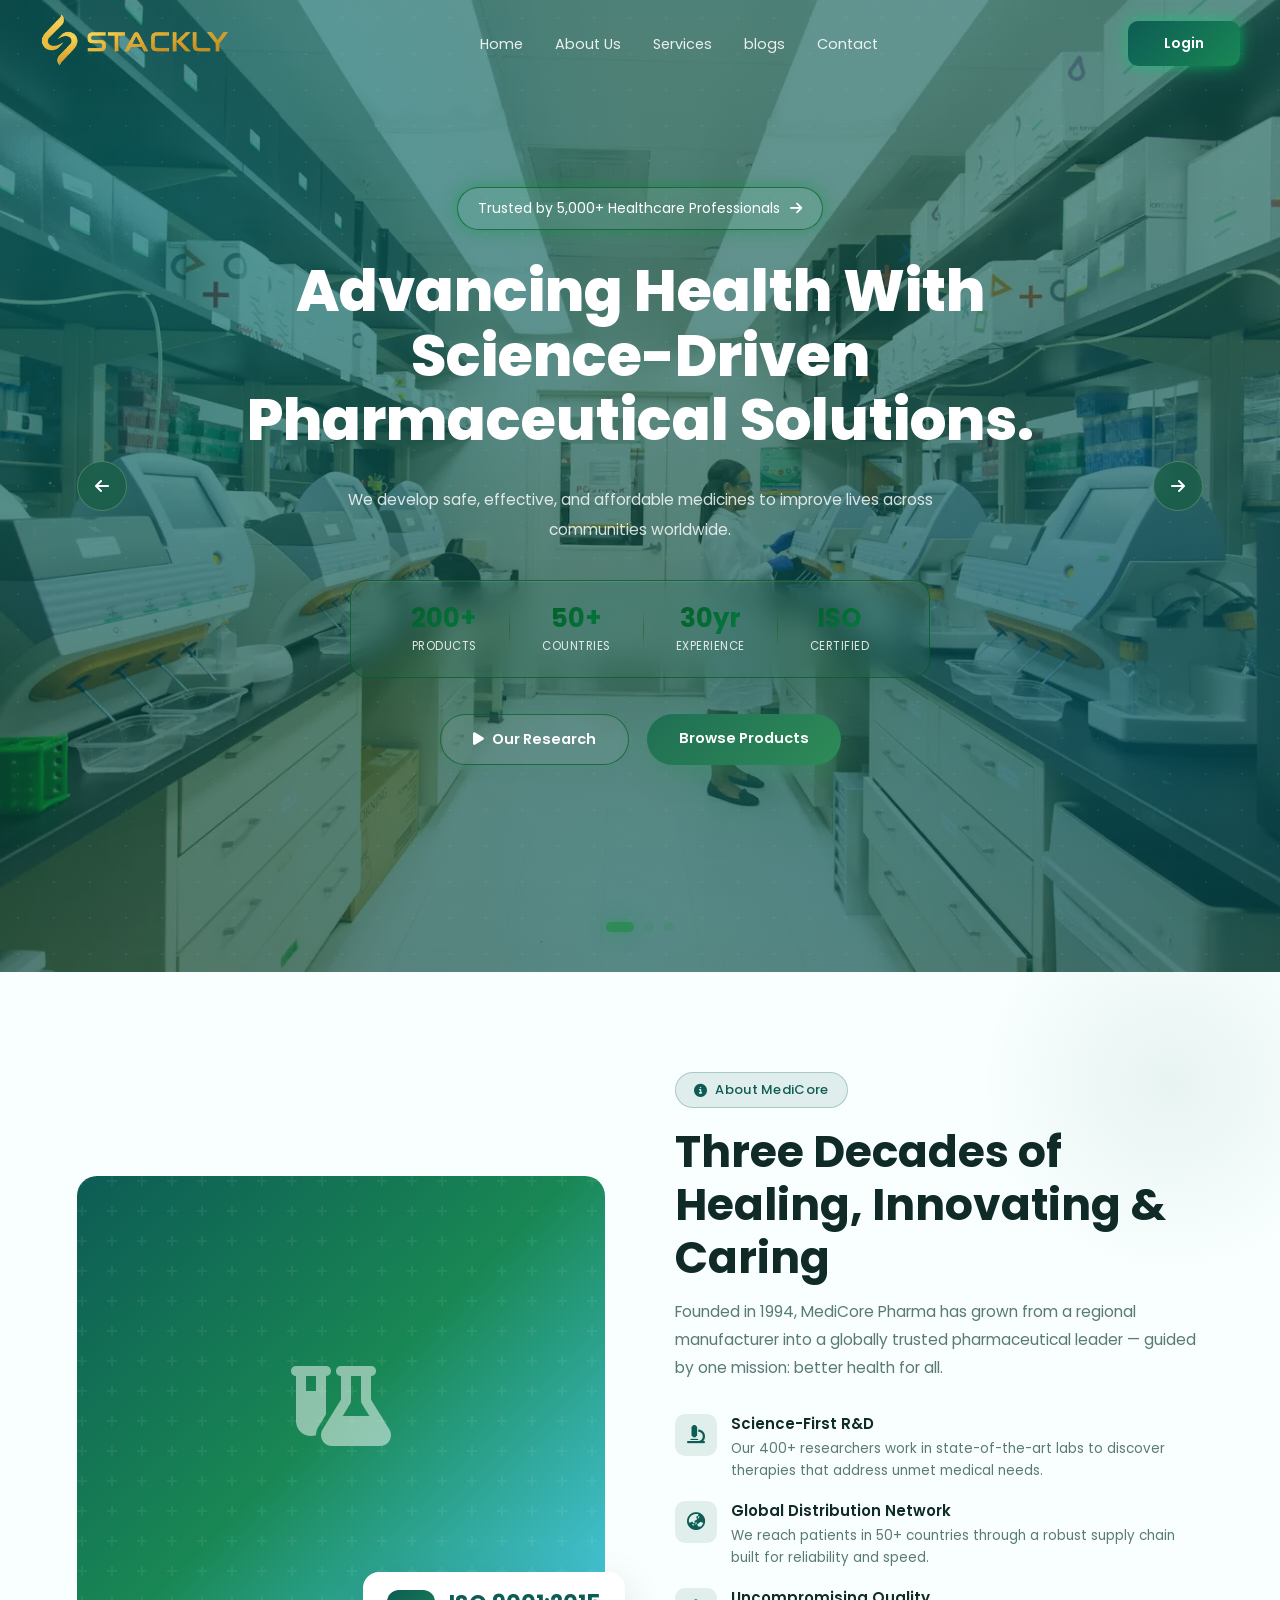
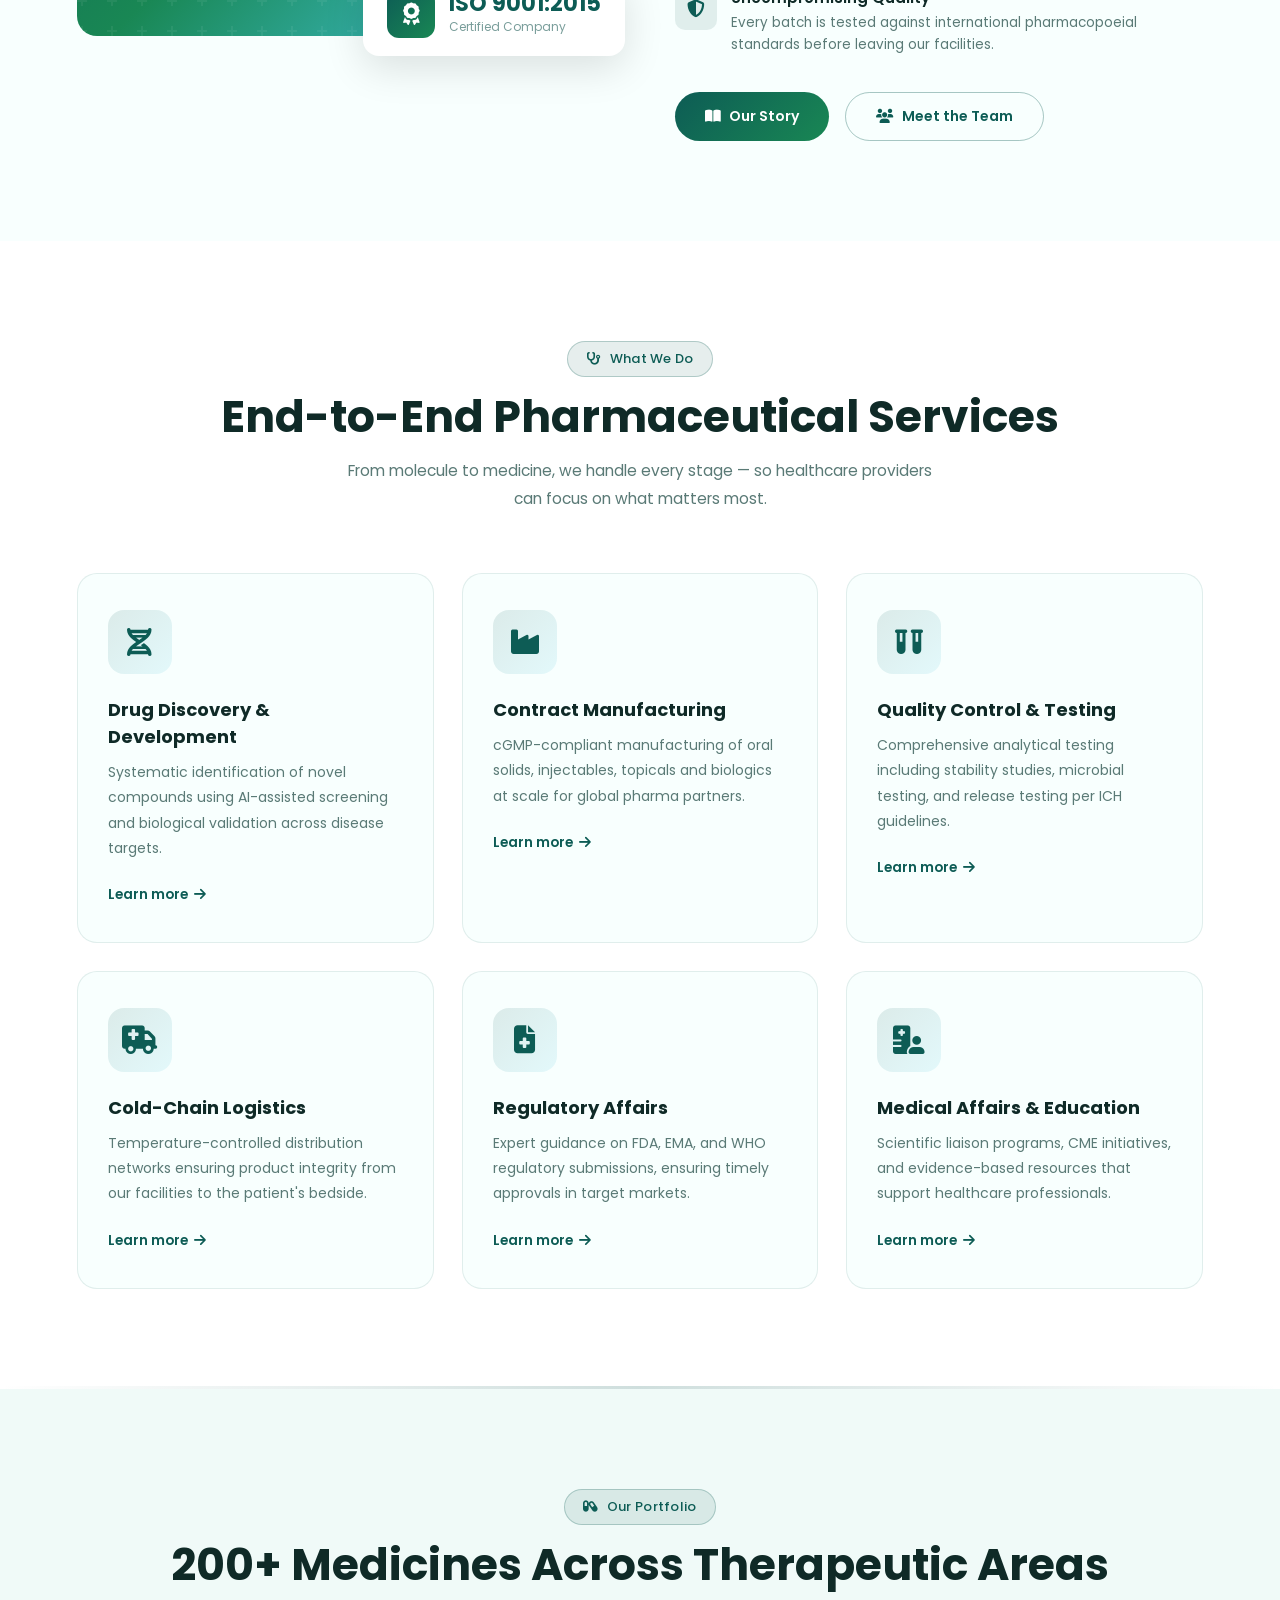
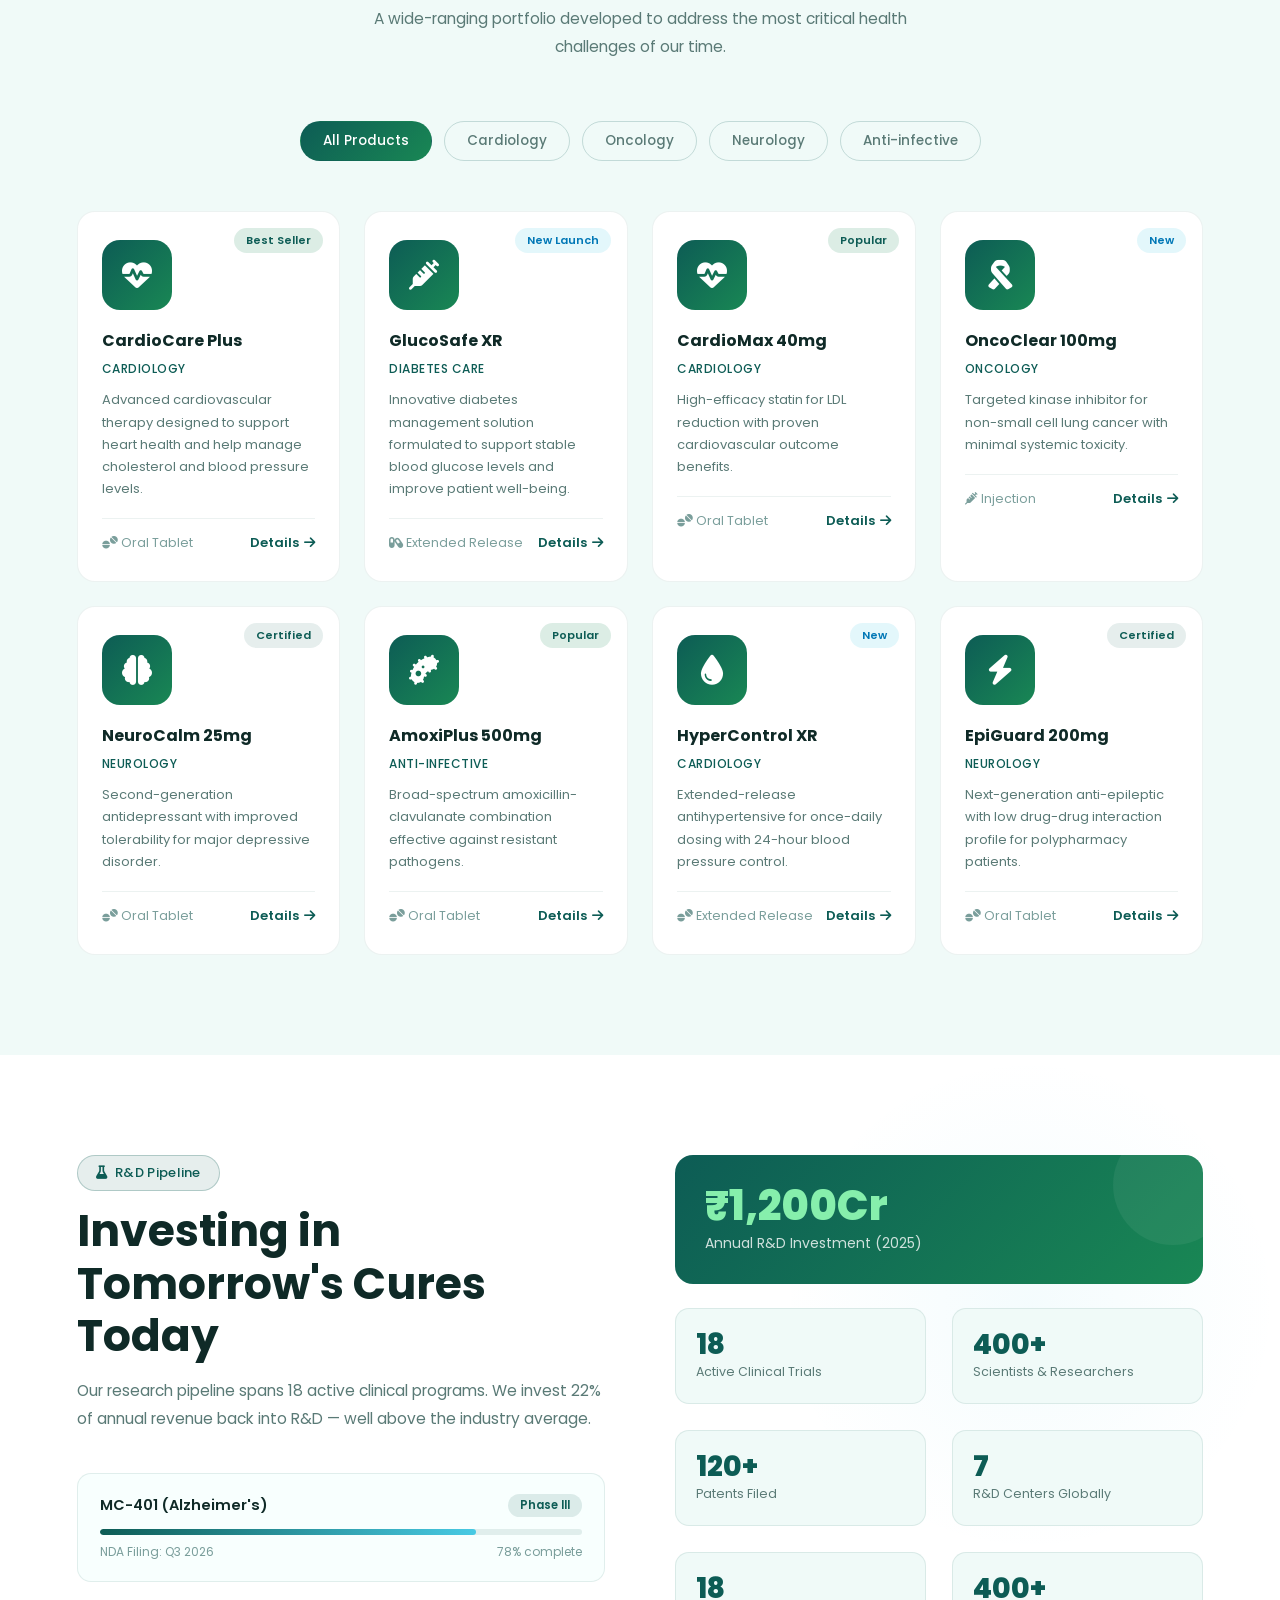
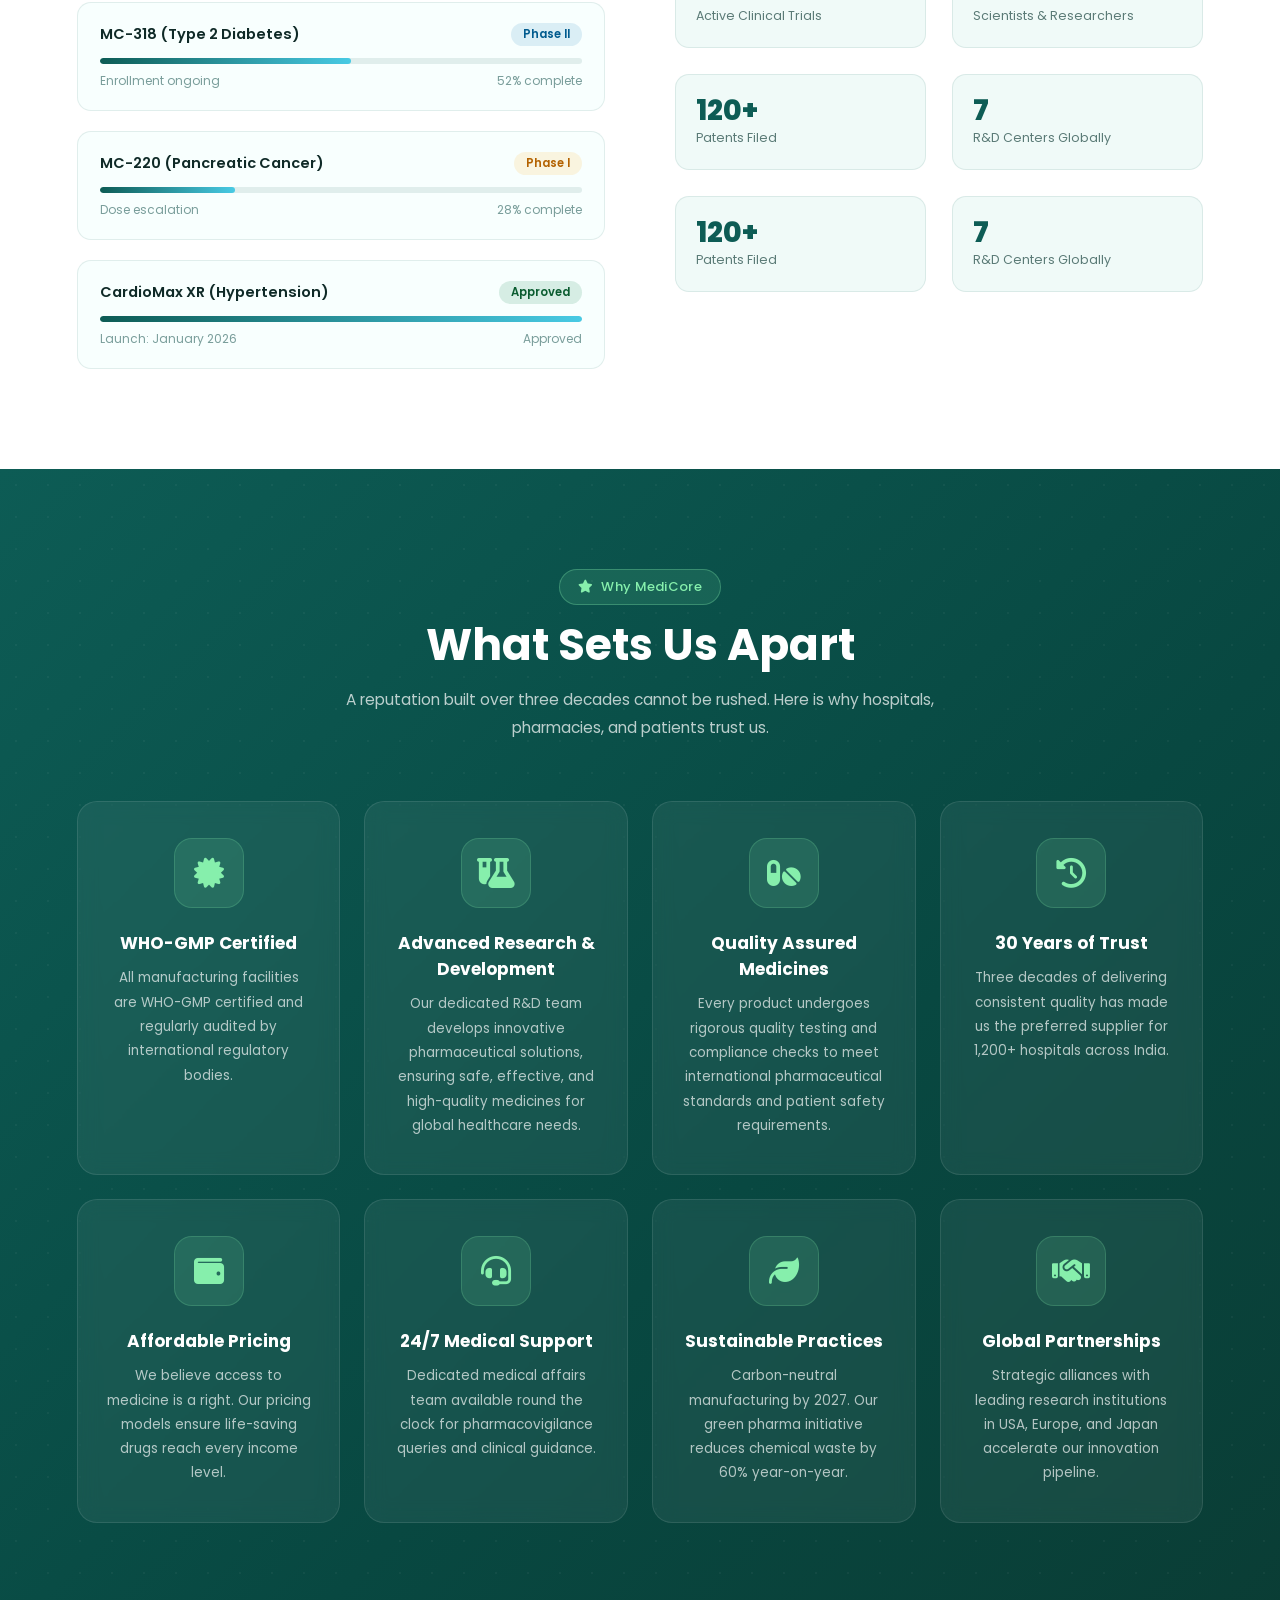
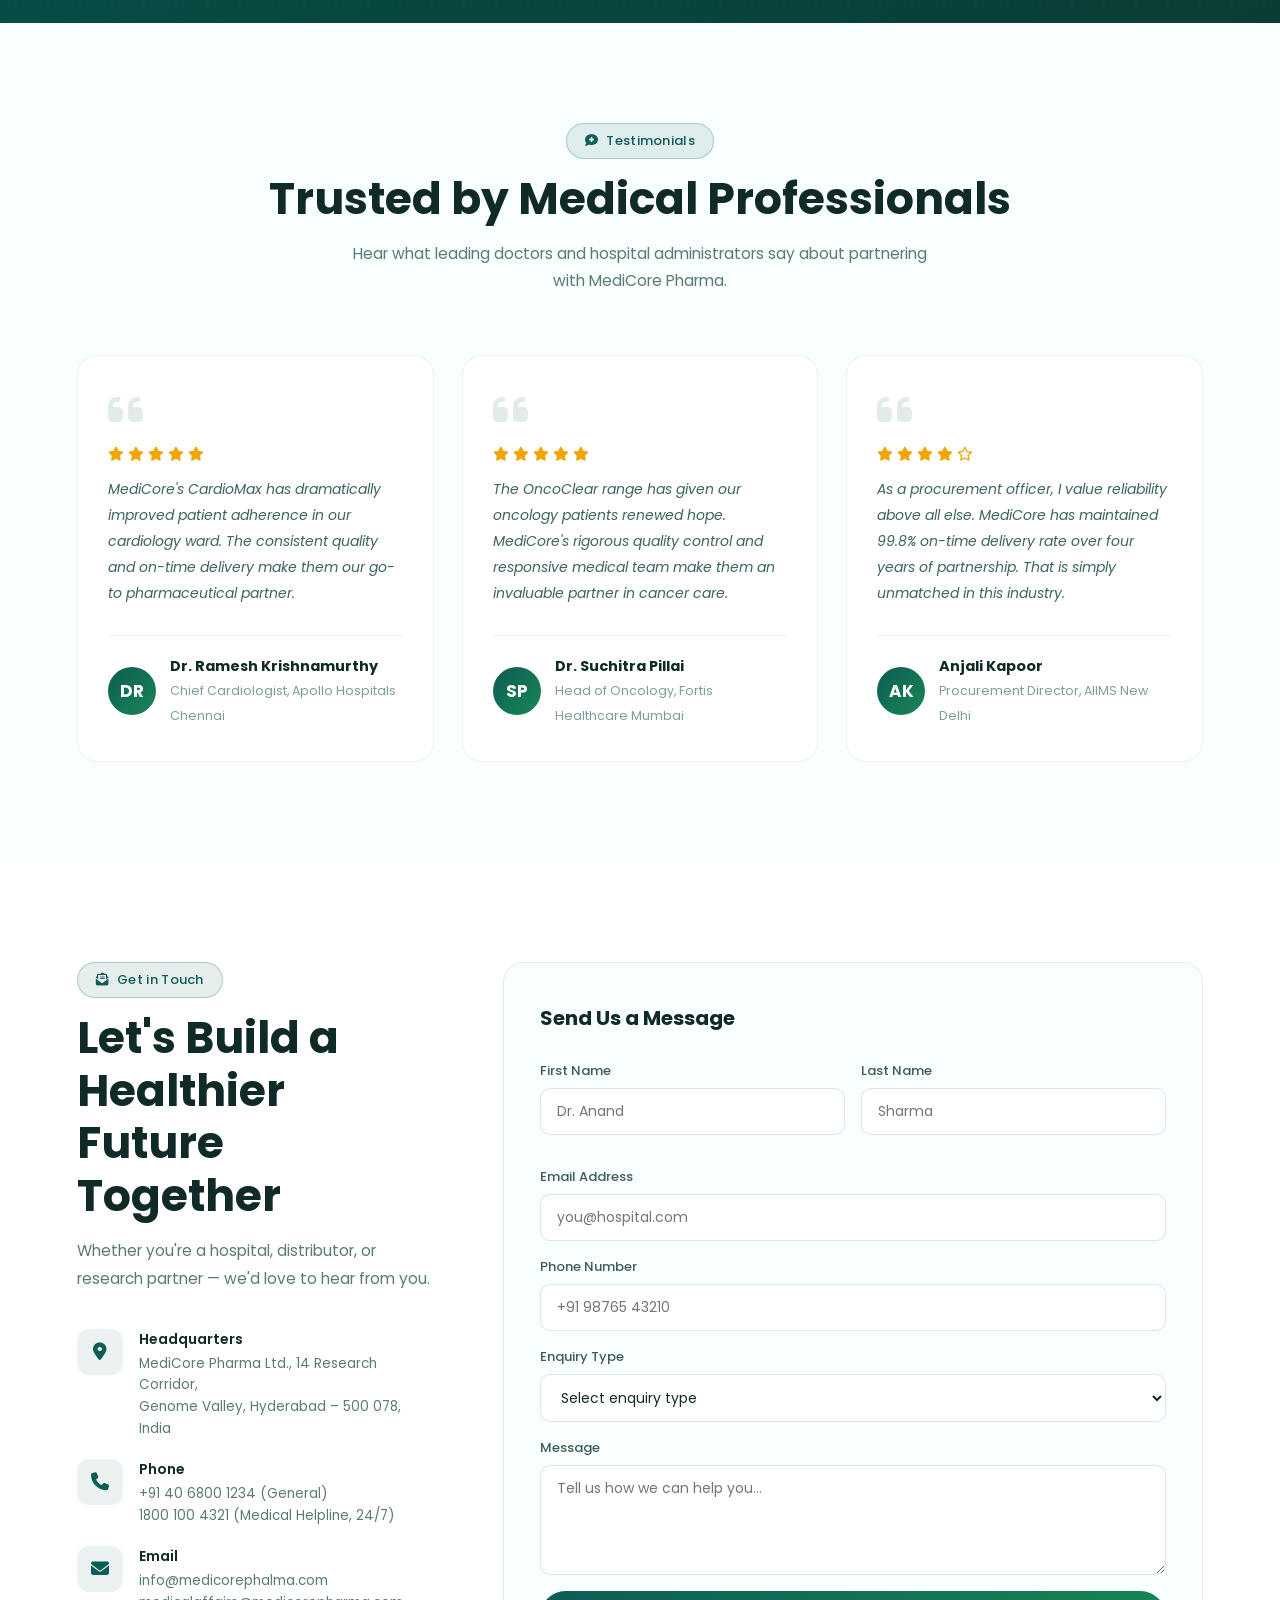
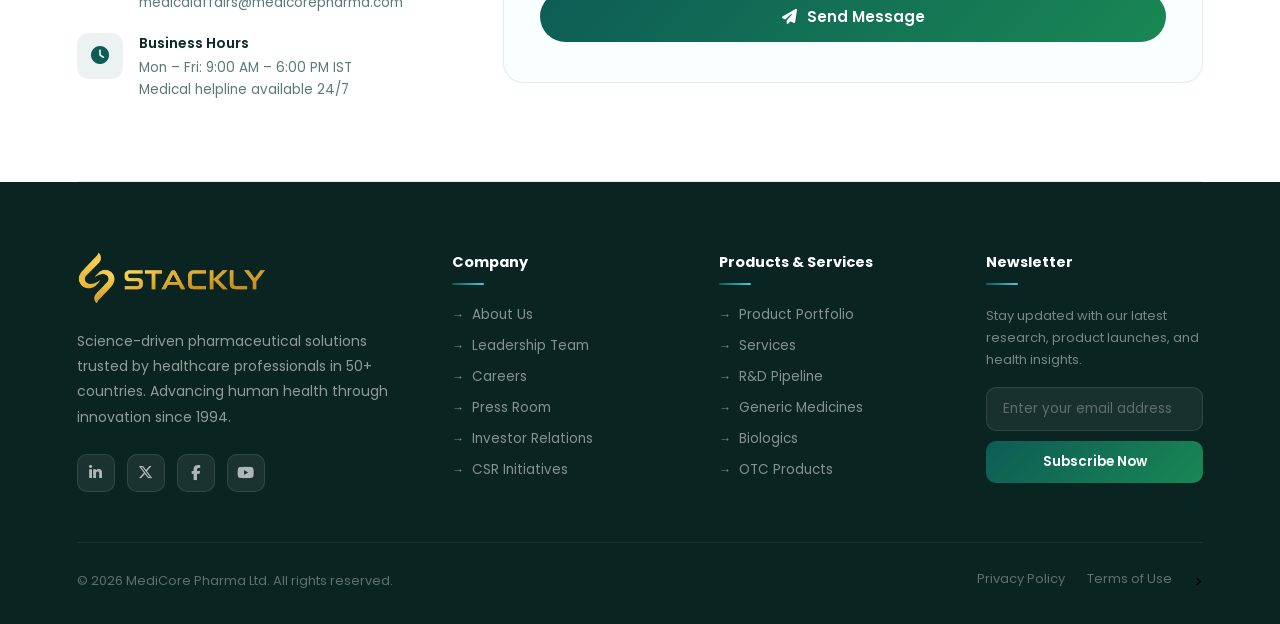
==== commit cd9489c1: "js error completed" ====
--- a/index.html
+++ b/index.html
@@ -189,18 +189,18 @@
   margin-bottom: 26px;
   border-radius: 50px;
   color: #ffffff;
-  border:1px solid rgba(134,239,172,.4);
+  border:1px solid rgba(3, 94, 36, 0.733);
   background:rgba(134,239,172,.1);
   display: flex;
   align-items: center;
   gap: 10px;
-  box-shadow: 0 0 18px rgba(72, 202, 228, 0.2);
+  box-shadow: 0 0 18px rgba(3, 146, 51, 0.452);
   opacity: 0;
   transform: translateY(40px);
   animation: heroFadeUp 0.8s ease 0.2s forwards;
 }
 
-.tag i { color: #48cae4; }
+.tag i { color:  rgb(255, 255, 255); }
 
 .hero-content h1 {
   max-width: 860px;
@@ -240,47 +240,67 @@
 .stats-row {
   display: flex;
   align-items: center;
-  gap: 0;
+  justify-content: center;
+  flex-wrap: wrap;
+  gap: 4px;
+
   margin-bottom: 36px;
-  background: rgba(255,255,255,0.05);
-  border: 1px solid rgba(72, 202, 228, 0.2);
-  border-radius: 16px;
-  padding: 14px 32px;
-  backdrop-filter: blur(10px);
+  padding: 16px 32px;
+
+  background: rgba(31, 111, 84, 0.15);
+  border:1px solid rgba(3, 94, 36, 0.733);
+  border-radius: 18px;
+
+  backdrop-filter: blur(12px);
+  box-shadow:
+    0 8px 30px rgba(20, 90, 70, 0.15),
+    inset 0 1px 0 rgba(255,255,255,0.08);
+
   opacity: 0;
   transform: translateY(50px);
   animation: heroFadeUp 1s ease 0.85s forwards;
-  flex-wrap: wrap;
-  justify-content: center;
-  gap: 4px;
 }
 
 .stat-item {
   display: flex;
   flex-direction: column;
   align-items: center;
-  padding: 4px 24px;
+  padding: 6px 28px;
 }
 
 .stat-number {
   font-size: clamp(18px, 2.2vw, 26px);
-  color:#106755;
-  font-weight: bold;
+  font-weight: 700;
   line-height: 1.2;
+
+  background: linear-gradient(
+    135deg,
+    #035e2a,
+    #047a3f
+  );
+  -webkit-background-clip: text;
+  -webkit-text-fill-color: transparent;
 }
 
 .stat-label {
   font-size: 11.5px;
-  color: rgb(255, 255, 255);
+  color: rgba(255,255,255,0.85);
   letter-spacing: 0.5px;
-  margin-top: 2px;
+  margin-top: 4px;
+  text-transform: uppercase;
 }
 
 .stat-divider {
   width: 1px;
-  height: 36px;
-  background: rgba(72, 202, 228, 0.25);
+  height: 40px;
   flex-shrink: 0;
+
+  background: linear-gradient(
+    to bottom,
+    transparent,
+    rgba(2, 97, 5, 0.45),
+    transparent
+  );
 }
 
 .hero-buttons {
@@ -304,6 +324,8 @@
   transition: 0.4s ease;
   position: relative;
   overflow: hidden;
+  display: flex;
+  justify-content: center;
 }
 
 .btn span {
@@ -315,29 +337,31 @@
 }
 
 .btn-primary {
-  background:linear-gradient(135deg,#0D5C55,#198754);
+  background: linear-gradient(135deg, #1f6f54, #2e8b57);
   color: #fff;
-  box-shadow: 0 8px 28px rgba(0, 119, 182, 0.5);
+  box-shadow: 0 8px 28px rgba(46, 139, 87, 0.35);
 }
 
 .btn-primary:hover {
   transform: translateY(-5px) scale(1.04);
-  background:linear-gradient(135deg,#084841,#0D5C55);
-  box-shadow: 0 14px 36px rgba(72, 202, 228, 0.5);
+  background: linear-gradient(135deg, #185a43, #1f6f54);
+  box-shadow: 0 14px 36px rgba(46, 139, 87, 0.45);
 }
 
 .btn-outline {
-  background: transparent;
-  color: #caf0f8;
-  border: 1.5px solid rgba(72, 228, 168, 0.65);
-  box-shadow: 0 0 18px rgba(1, 143, 107, 0.25);
+  background: rgba(255,255,255,0.05);
+  color: #ffffff;
+   border:1px solid rgba(3, 94, 36, 0.733);
+  backdrop-filter: blur(10px);
+  box-shadow: 0 0 18px rgba(46, 139, 87, 0.15);
 }
 
 .btn-outline:hover {
   transform: translateY(-5px) scale(1.04);
-  background: linear-gradient(135deg, #0077b6, #48cae4);
+  background: linear-gradient(135deg, #2e8b57, #3ca370);
   color: #fff;
-  box-shadow: 0 14px 36px rgba(72, 202, 228, 0.45);
+  border-color: transparent;
+  box-shadow: 0 14px 36px rgba(46, 139, 87, 0.35);
 }
 
 .btn::before {
@@ -371,23 +395,30 @@
   width: 50px;
   height: 50px;
   border-radius: 50%;
-  border: 1.5px solid rgba(72, 202, 228, 0.5);
+  border: 1.5px solid rgba(143, 188, 143, 0.4);
   cursor: pointer;
   font-size: 16px;
-  color: white;
-  background: rgba(0, 20, 50, 0.45);
+  color: #ffffff;
+  background: rgba(26, 95, 72, 0.85);
   backdrop-filter: blur(10px);
-  transition: 0.4s ease;
+  transition: all 0.4s ease;
   pointer-events: auto;
 }
 
 .slide-btn:hover {
   transform: scale(1.12);
-  background: linear-gradient(135deg, rgba(0,119,182,0.9), rgba(72,202,228,0.9));
-  box-shadow: 0 0 28px rgba(72, 202, 228, 0.5);
-  border-color: transparent;
-}
-
+  background: linear-gradient(
+    135deg,
+    #1b7f5d,
+    #2e8b57
+  );
+  box-shadow: 0 0 25px rgba(46, 139, 87, 0.45);
+  border-color: rgba(255, 255, 255, 0.2);
+}
+
+.slide-btn:active {
+  transform: scale(0.96);
+}
 .slide-dots {
   position: absolute;
   bottom: 40px;
@@ -403,17 +434,24 @@
   height: 10px;
   border-radius: 50%;
   border: none;
-  background: rgba(72, 202, 228, 0.3);
+  background: rgba(46, 139, 87, 0.25);
   cursor: pointer;
-  transition: 0.35s ease;
+  transition: all 0.35s ease;
   padding: 0;
 }
 
+.dot:hover {
+  background: rgba(46, 139, 87, 0.5);
+  transform: scale(1.15);
+}
+
 .dot.active {
-  background: #48cae4;
+  background: #2e8b57;
   width: 28px;
-  border-radius: 5px;
-  box-shadow: 0 0 10px rgba(72, 202, 228, 0.6);
+  border-radius: 20px;
+  box-shadow:
+    0 0 12px rgba(46, 139, 87, 0.5),
+    0 0 20px rgba(60, 163, 112, 0.25);
 }
 
 @keyframes heroFadeUp {
@@ -1618,26 +1656,98 @@
   }
 
   .nav-links {
-    position: fixed;
-    top: 0;
-    right: -100%;
-    width: 70%;
-    height: 100vh;
-    background: linear-gradient(135deg, rgba(8, 28, 60, 0.98), rgba(4, 15, 40, 0.98));
-    backdrop-filter: blur(20px);
-    display: flex;
-    flex-direction: column;
-    justify-content: flex-start;
-    align-items: flex-start;
-    padding: 30px 50px;
-    gap: 32px;
-    list-style: none;
-    transition: 0.5s ease;
-    z-index: 9999;
-  }
-
-  .nav-links.active { right: 0; }
-  .nav-links a { font-size: 20px; }
+  position: fixed;
+  top: 0;
+  right: -100%;
+
+  width: 70%;
+  height: 100vh;
+
+  background: linear-gradient(
+    135deg,
+    rgba(18, 78, 60, 0.98),
+    rgba(10, 45, 35, 0.98)
+  );
+
+  backdrop-filter: blur(20px);
+
+  display: flex;
+  flex-direction: column;
+  justify-content: flex-start;
+  align-items: flex-start;
+
+  padding: 23px 30px;
+  gap: 32px;
+
+  list-style: none;
+
+  border-left: 1px solid rgba(143, 188, 143, 0.15);
+
+  box-shadow:
+    -15px 0 40px rgba(0, 0, 0, 0.25),
+    0 0 30px rgba(46, 139, 87, 0.12);
+
+  transition: 0.5s ease;
+  z-index: 9999;
+}
+
+.nav-links.active {
+  right: 0;
+}
+
+.nav-links a {
+  font-size: 16px;
+  color: #ffffff;
+  font-weight: 500;
+  text-decoration: none;
+  transition: all 0.35s ease;
+}
+
+.nav-links a:hover {
+  color: #8fbc8f;
+  transform: translateX(8px);
+}
+
+.nav-btn {
+  padding: 10px 36px;
+  border: none;
+  border-radius: 12px;
+
+  background: linear-gradient(
+    135deg,
+    #1f6f54,
+    #2e8b57
+  );
+
+  color: #fff;
+  font-size: 14px;
+  font-weight: 600;
+
+  cursor: pointer;
+  transition: all 0.4s ease;
+
+  box-shadow:
+    0 8px 24px rgba(46, 139, 87, 0.30),
+    0 0 18px rgba(60, 163, 112, 0.20);
+}
+
+.nav-btn:hover {
+  transform: translateY(-3px) scale(1.04);
+
+  background: linear-gradient(
+    135deg,
+    #2e8b57,
+    #3ca370
+  );
+
+  box-shadow:
+    0 15px 35px rgba(46, 139, 87, 0.40),
+    0 0 25px rgba(60, 163, 112, 0.25);
+}
+
+.nav-btn:active {
+  transform: scale(0.97);
+}
 
   .about-grid,
   .research-inner,
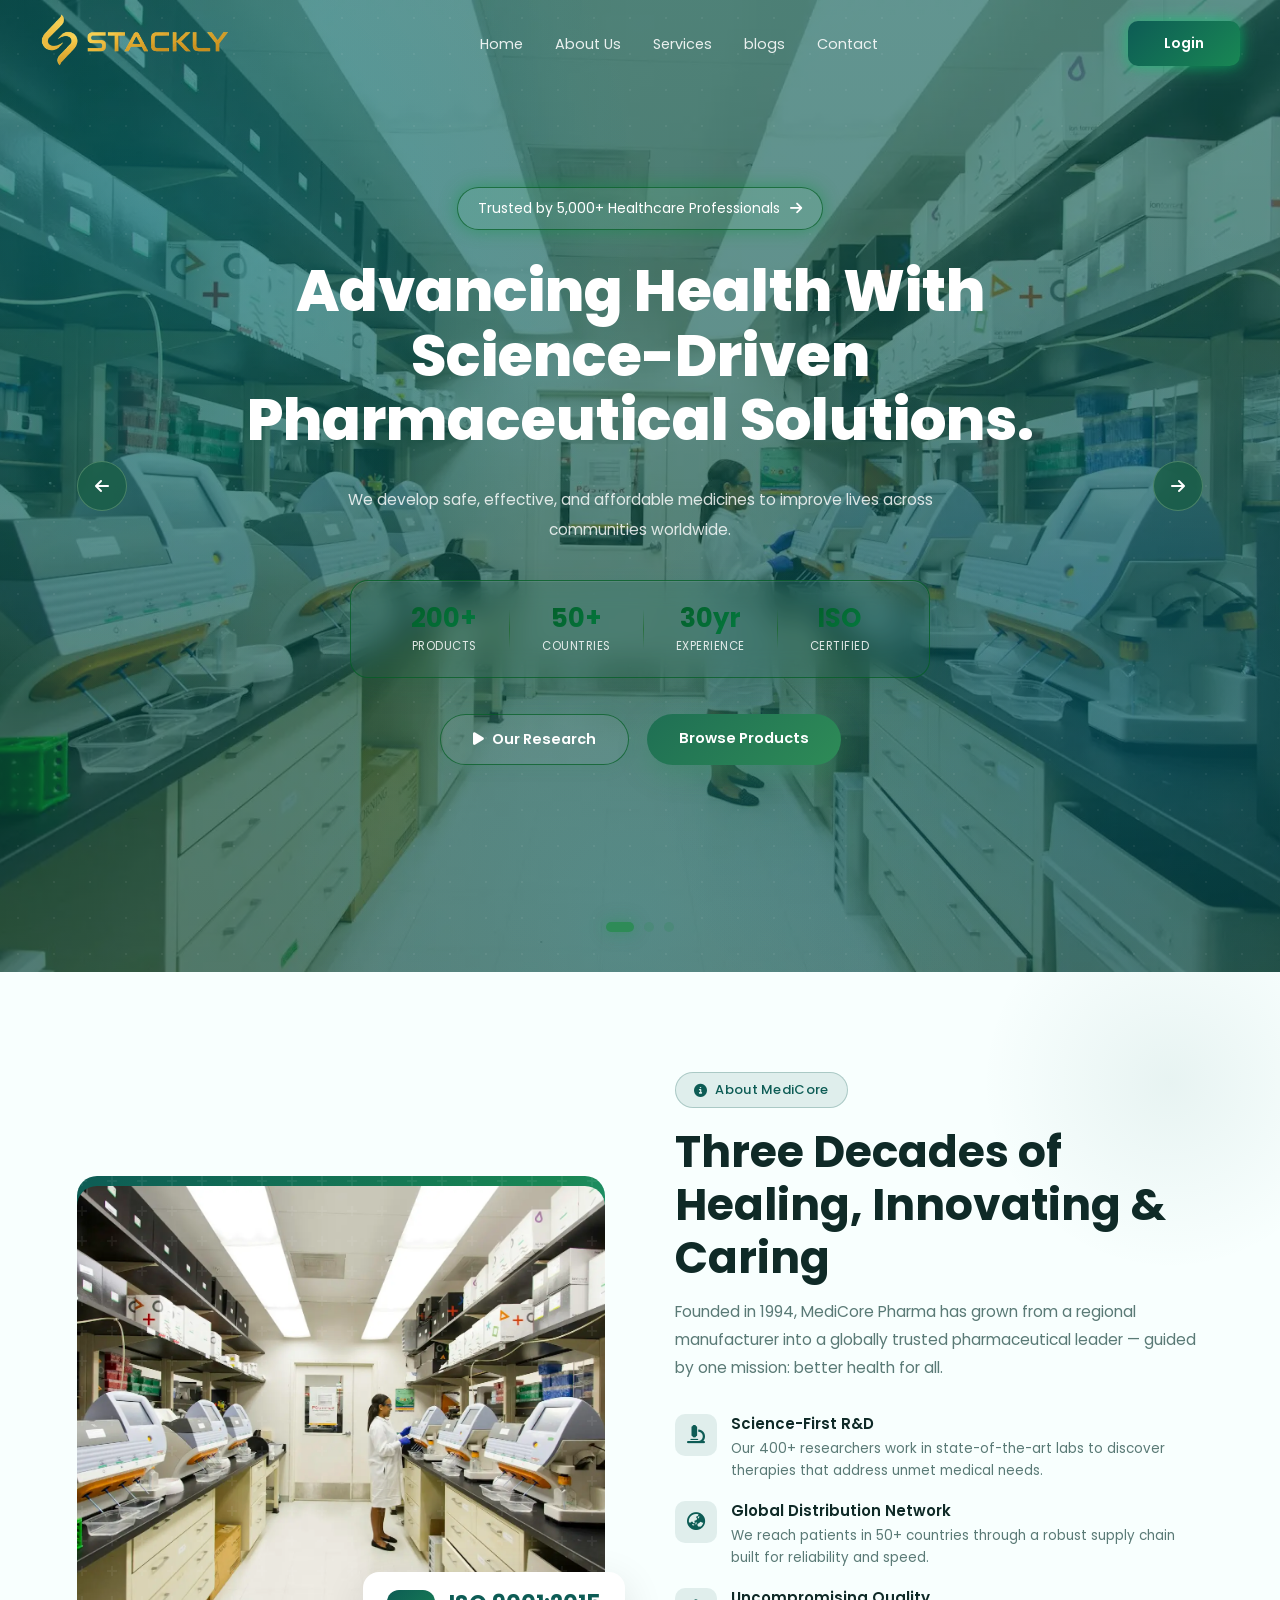
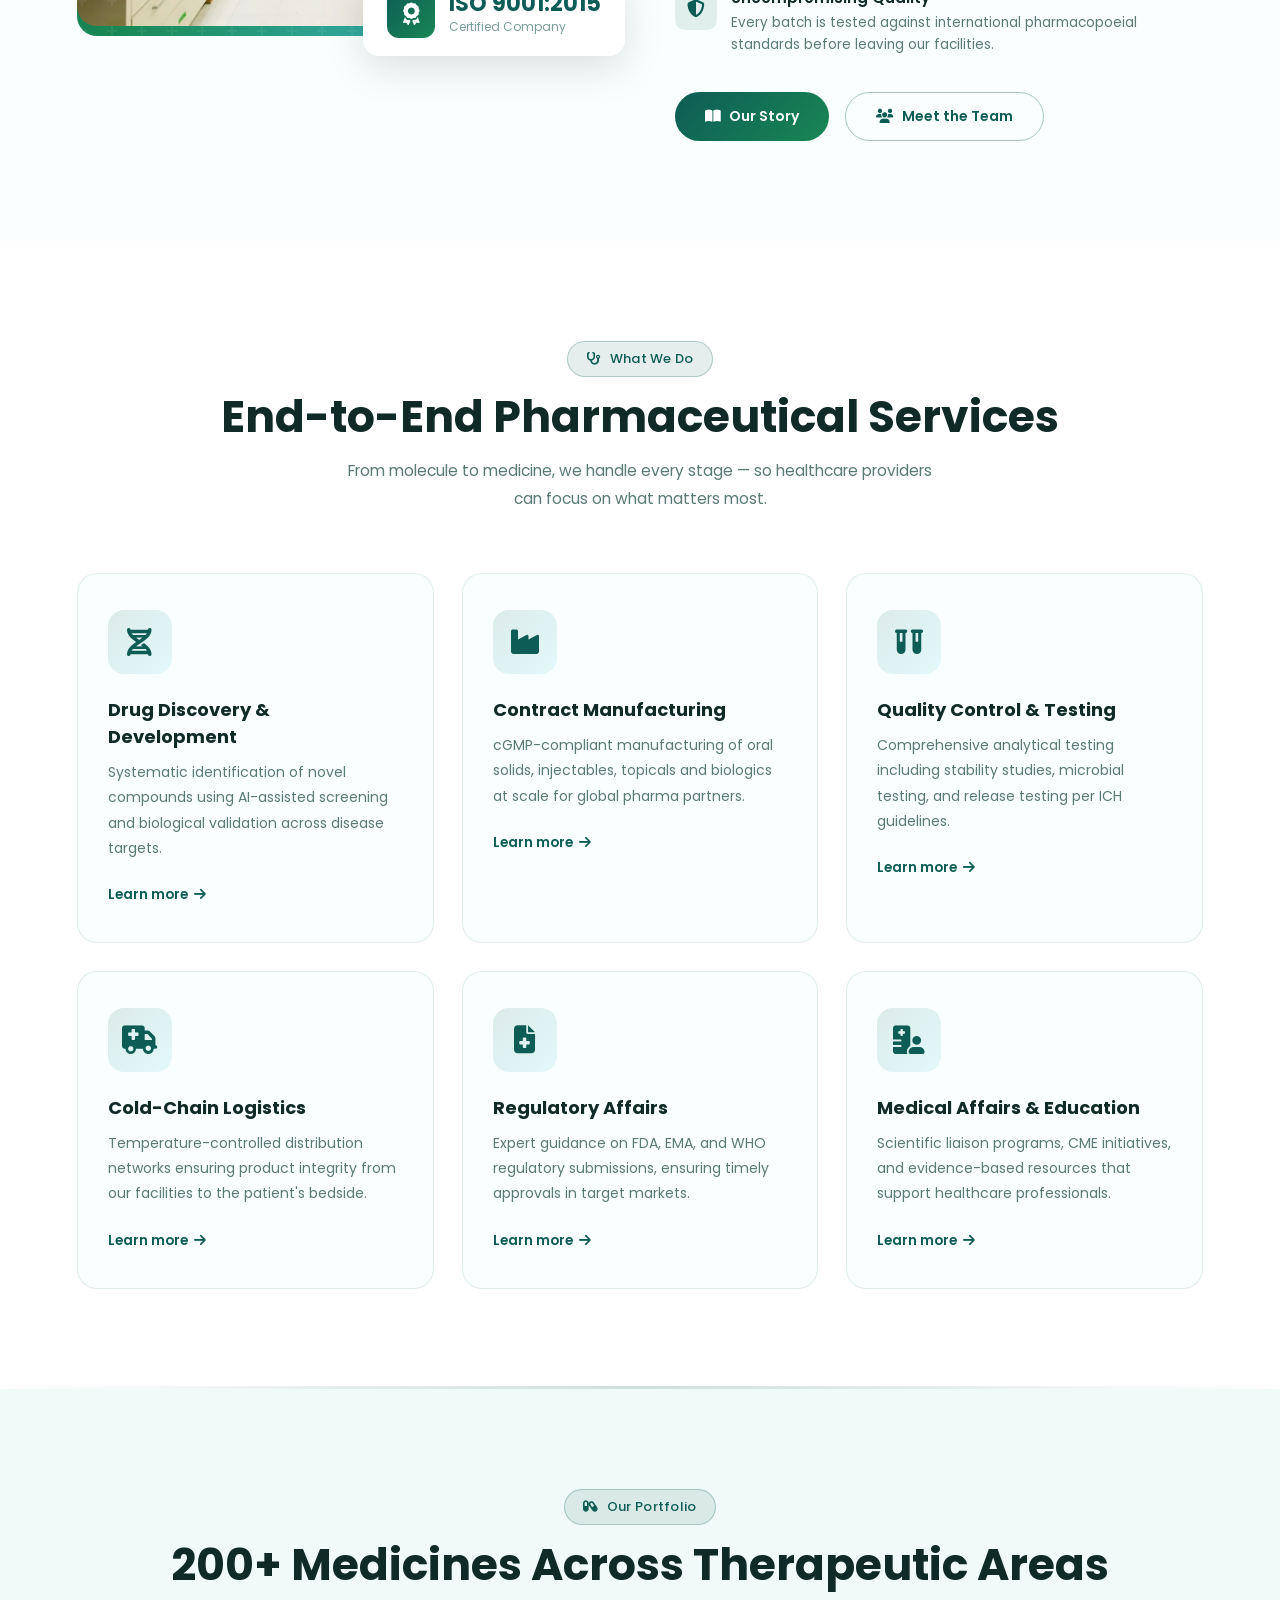
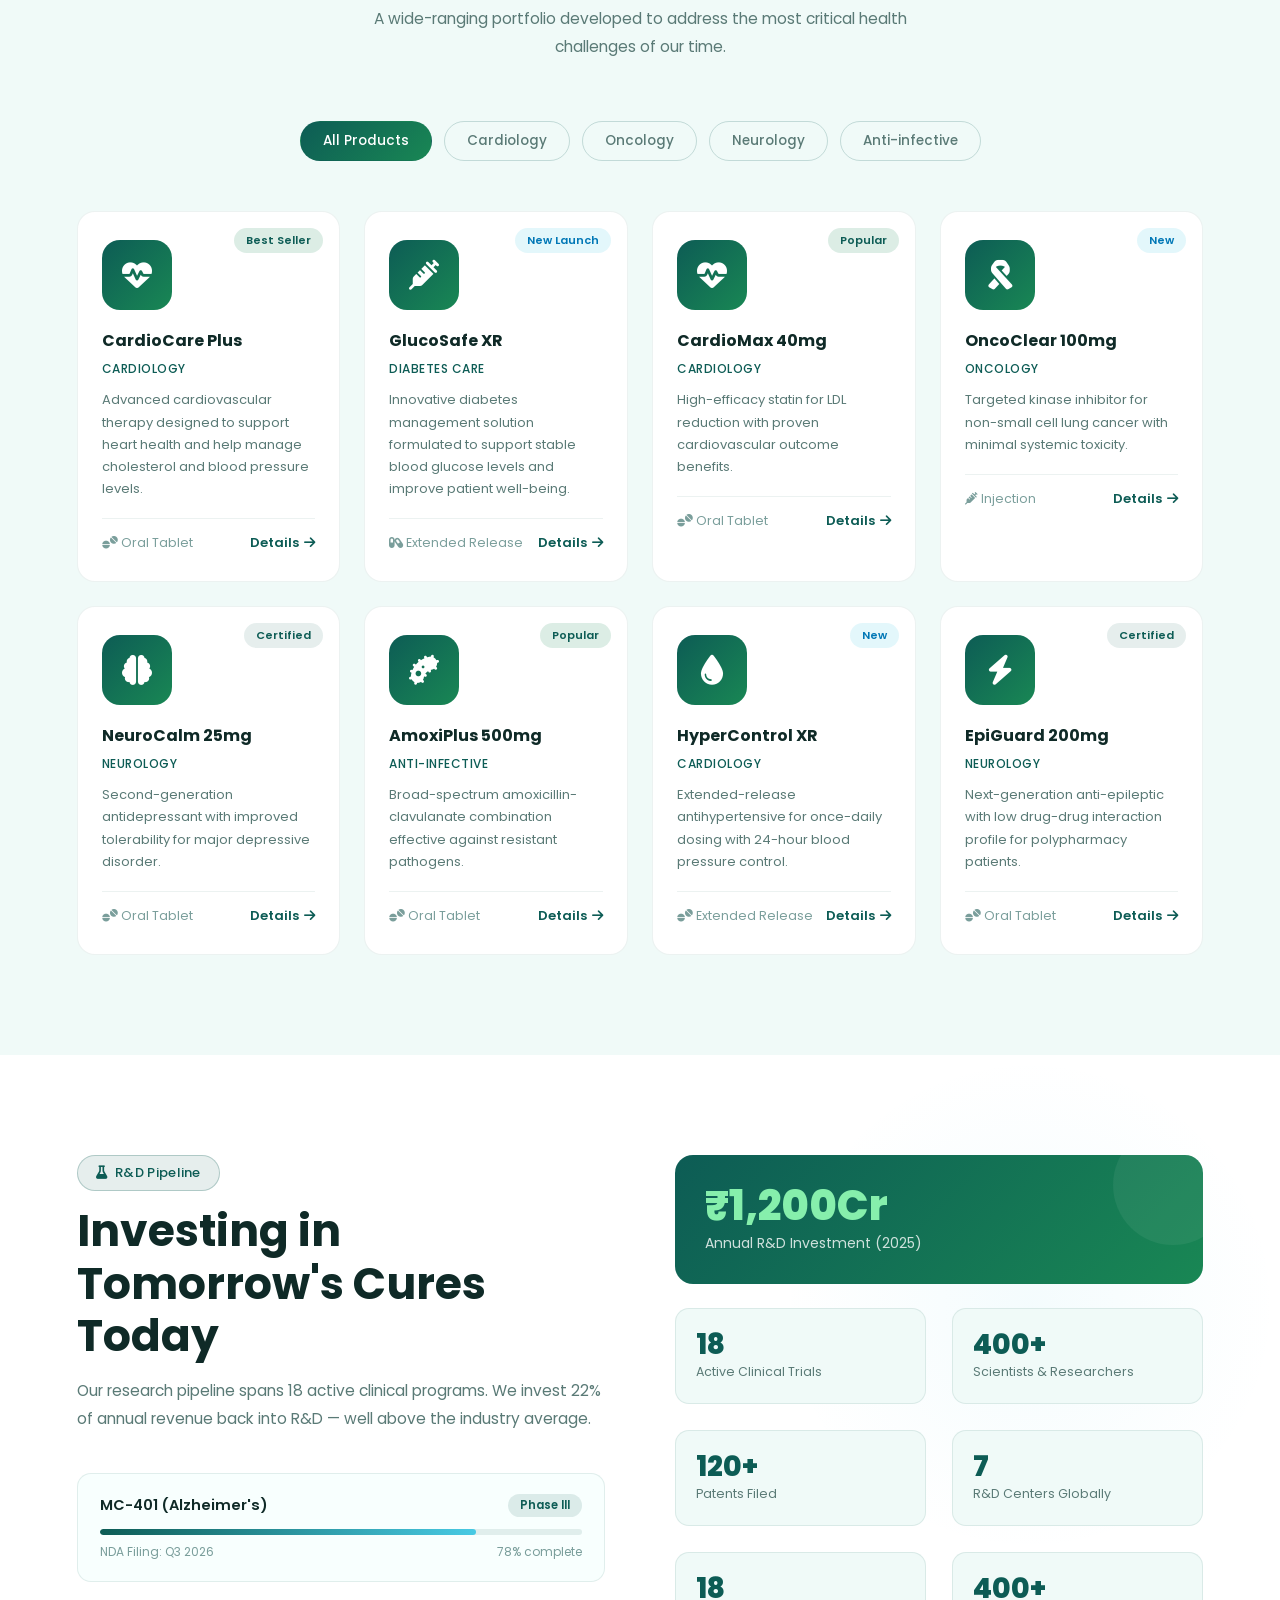
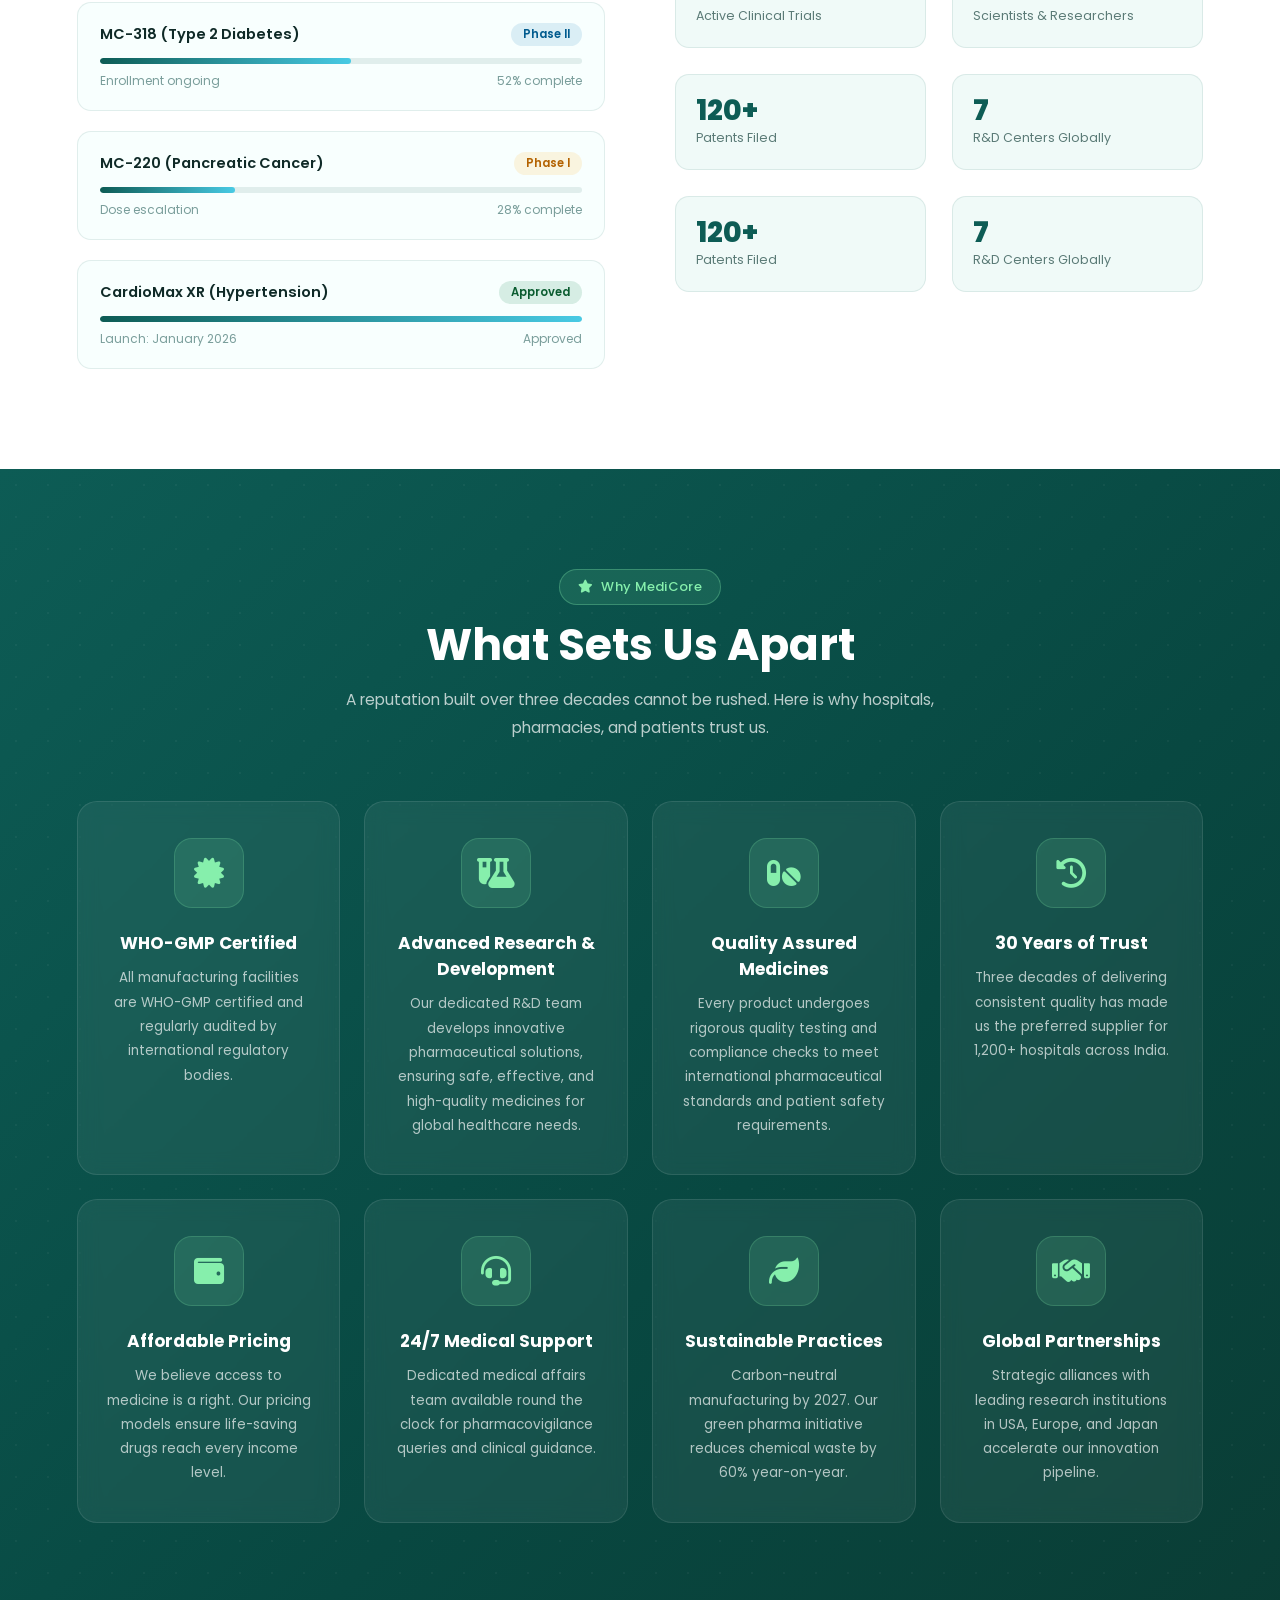
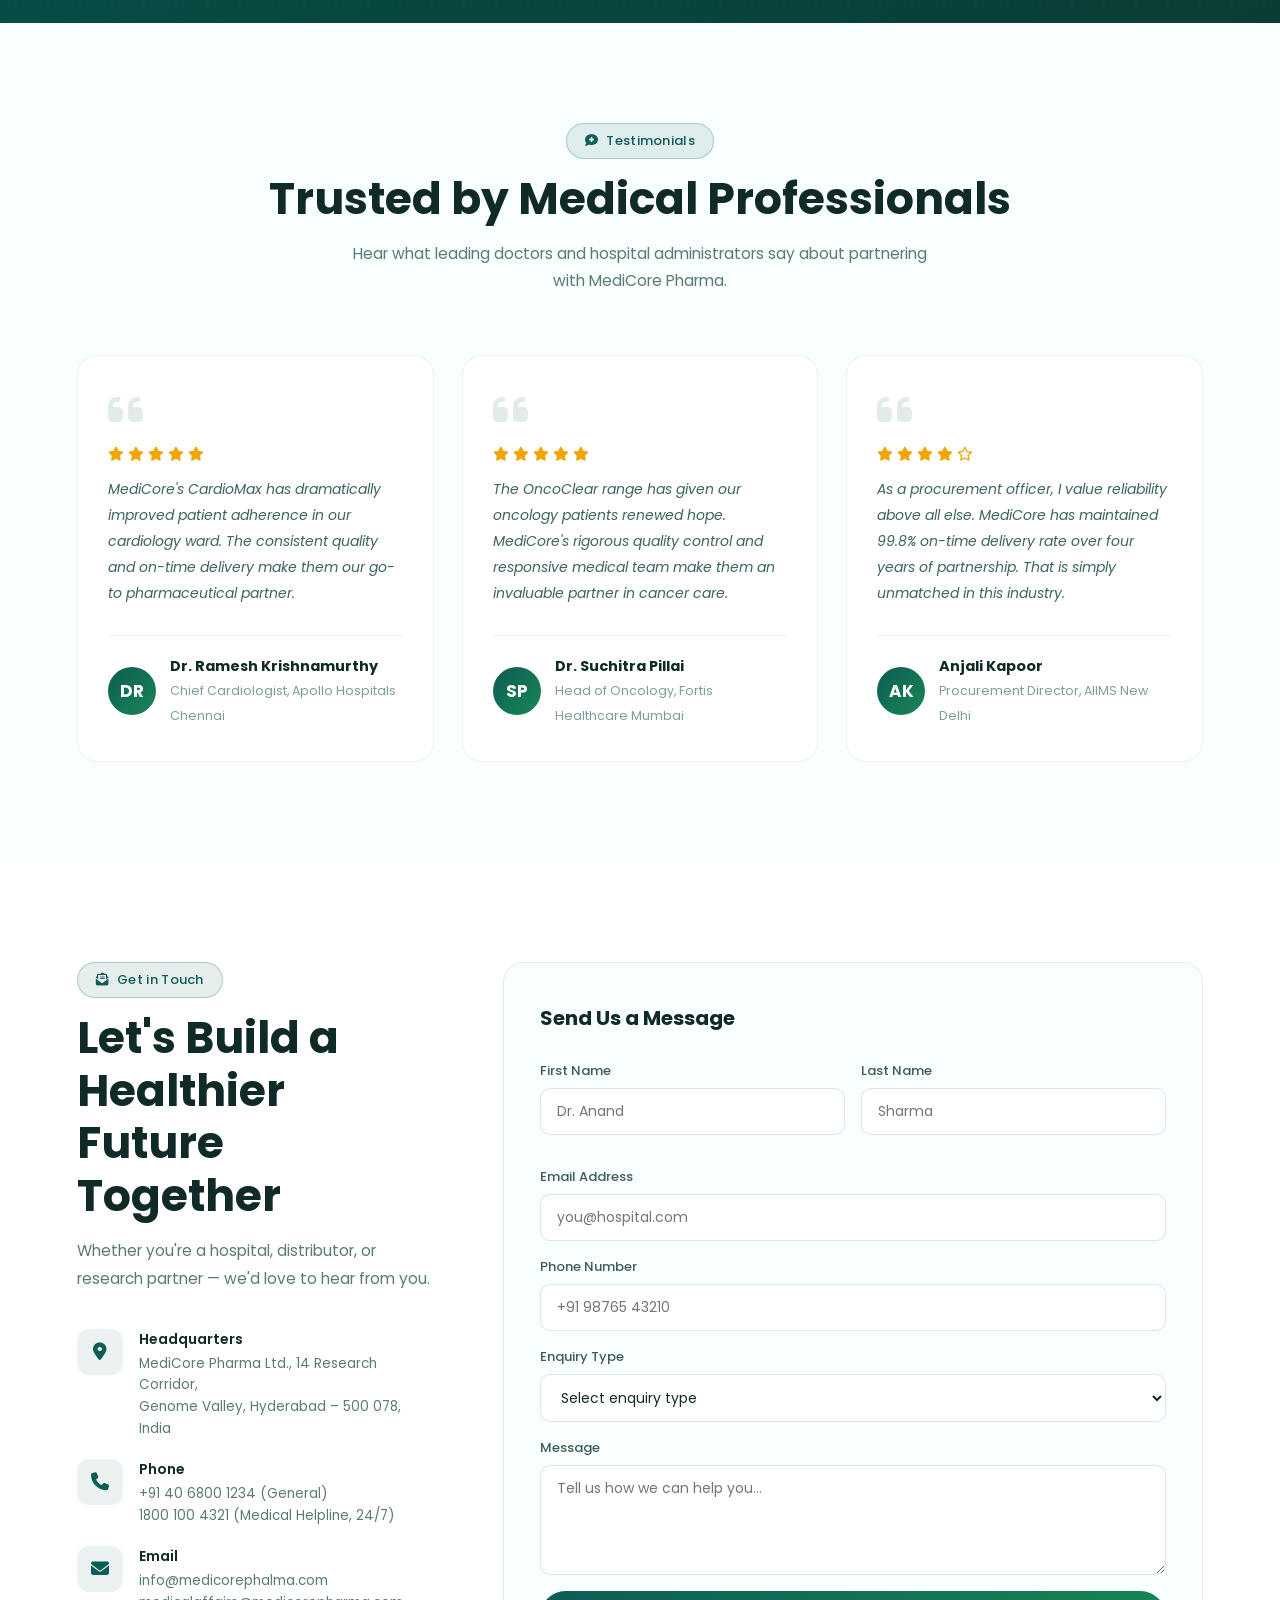
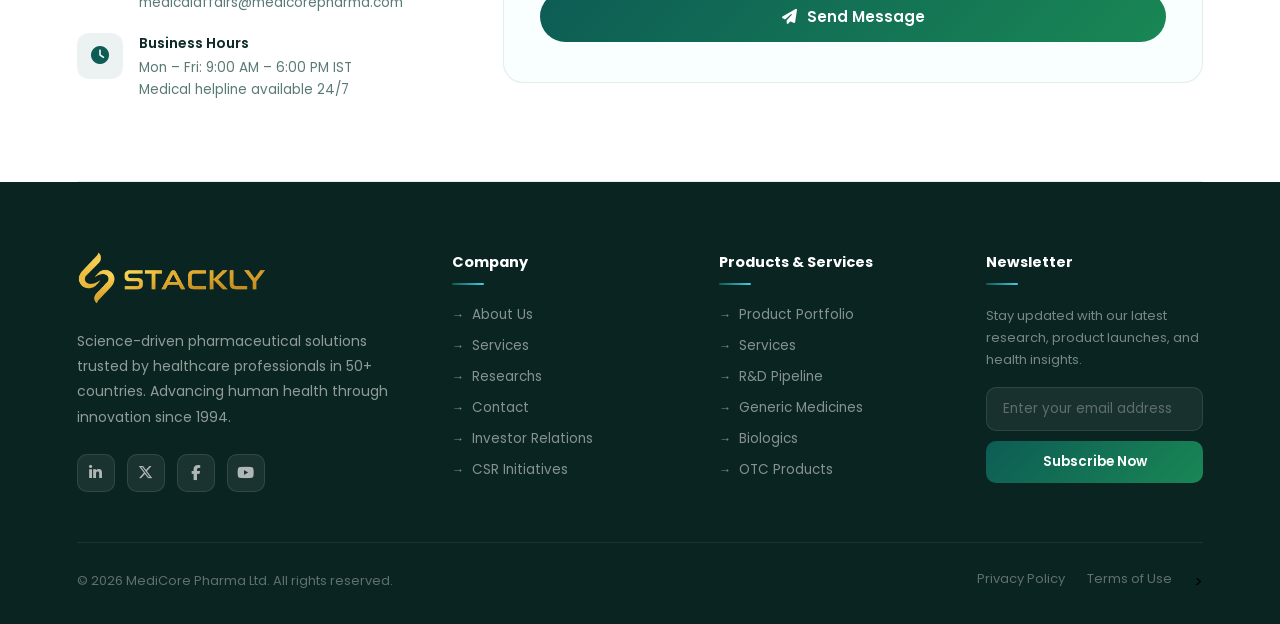
==== commit 957ea1d6: "image added" ====
--- a/index.html
+++ b/index.html
@@ -1896,10 +1896,10 @@
       </div>
 
       <div class="hero-buttons">
-        <button class="btn btn-outline">
+        <button class="btn btn-outline errorpage">
           <span><i class="fa-solid fa-play"></i> Our Research</span>
         </button>
-        <button class="btn btn-primary">
+        <button class="btn btn-primary errorpage">
           <span>Browse Products</span>
         </button>
       </div>
@@ -1914,7 +1914,7 @@
 
       <div class="about-image-wrap reveal">
         <div class="about-img-placeholder">
-          <i class="fa-solid fa-flask-vial"></i>
+          <img src="./src/home1.webp" alt="">
         </div>
         <div class="about-badge">
           <div class="about-badge-icon">
@@ -1957,8 +1957,8 @@
         </div>
 
         <div class="about-cta">
-          <button class="btn-green"><i class="fa-solid fa-book-open"></i> Our Story</button>
-          <button class="btn-ghost"><i class="fa-solid fa-users"></i> Meet the Team</button>
+          <button class="btn-green errorpage"><i class="fa-solid fa-book-open"></i> Our Story</button>
+          <button class="btn-ghost errorpage"><i class="fa-solid fa-users"></i> Meet the Team</button>
         </div>
       </div>
 
@@ -1978,42 +1978,42 @@
         <div class="service-icon"><i class="fa-solid fa-dna"></i></div>
         <h3>Drug Discovery & Development</h3>
         <p>Systematic identification of novel compounds using AI-assisted screening and biological validation across disease targets.</p>
-        <a href="#" class="service-link">Learn more <i class="fa-solid fa-arrow-right"></i></a>
+        <a href="404.html" class="service-link">Learn more <i class="fa-solid fa-arrow-right"></i></a>
       </div>
 
       <div class="service-card reveal">
         <div class="service-icon"><i class="fa-solid fa-industry"></i></div>
         <h3>Contract Manufacturing</h3>
         <p>cGMP-compliant manufacturing of oral solids, injectables, topicals and biologics at scale for global pharma partners.</p>
-        <a href="#" class="service-link">Learn more <i class="fa-solid fa-arrow-right"></i></a>
+        <a href="404.html" class="service-link">Learn more <i class="fa-solid fa-arrow-right"></i></a>
       </div>
 
       <div class="service-card reveal">
         <div class="service-icon"><i class="fa-solid fa-vials"></i></div>
         <h3>Quality Control & Testing</h3>
         <p>Comprehensive analytical testing including stability studies, microbial testing, and release testing per ICH guidelines.</p>
-        <a href="#" class="service-link">Learn more <i class="fa-solid fa-arrow-right"></i></a>
+        <a href="404.html" class="service-link">Learn more <i class="fa-solid fa-arrow-right"></i></a>
       </div>
 
       <div class="service-card reveal">
         <div class="service-icon"><i class="fa-solid fa-truck-medical"></i></div>
         <h3>Cold-Chain Logistics</h3>
         <p>Temperature-controlled distribution networks ensuring product integrity from our facilities to the patient's bedside.</p>
-        <a href="#" class="service-link">Learn more <i class="fa-solid fa-arrow-right"></i></a>
+        <a href="404.html" class="service-link">Learn more <i class="fa-solid fa-arrow-right"></i></a>
       </div>
 
       <div class="service-card reveal">
         <div class="service-icon"><i class="fa-solid fa-file-medical"></i></div>
         <h3>Regulatory Affairs</h3>
         <p>Expert guidance on FDA, EMA, and WHO regulatory submissions, ensuring timely approvals in target markets.</p>
-        <a href="#" class="service-link">Learn more <i class="fa-solid fa-arrow-right"></i></a>
+        <a href="404.html" class="service-link">Learn more <i class="fa-solid fa-arrow-right"></i></a>
       </div>
 
       <div class="service-card reveal">
         <div class="service-icon"><i class="fa-solid fa-hospital-user"></i></div>
         <h3>Medical Affairs & Education</h3>
         <p>Scientific liaison programs, CME initiatives, and evidence-based resources that support healthcare professionals.</p>
-        <a href="#" class="service-link">Learn more <i class="fa-solid fa-arrow-right"></i></a>
+        <a href="404.html" class="service-link">Learn more <i class="fa-solid fa-arrow-right"></i></a>
       </div>
     </div>
   </section>
@@ -2477,10 +2477,10 @@
        <div class="logo"><img src="./src/logo.webp" alt=""></div>
         <p>Science-driven pharmaceutical solutions trusted by healthcare professionals in 50+ countries. Advancing human health through innovation since 1994.</p>
         <div class="footer-socials">
-          <div class="social-icon"><i class="fa-brands fa-linkedin-in"></i></div>
-          <div class="social-icon"><i class="fa-brands fa-x-twitter"></i></div>
-          <div class="social-icon"><i class="fa-brands fa-facebook-f"></i></div>
-          <div class="social-icon"><i class="fa-brands fa-youtube"></i></div>
+          <div class="social-icon errorpage"><i class="fa-brands fa-linkedin-in"></i></div>
+          <div class="social-icon errorpage"><i class="fa-brands fa-x-twitter"></i></div>
+          <div class="social-icon errorpage"><i class="fa-brands fa-facebook-f"></i></div>
+          <div class="social-icon errorpage"><i class="fa-brands fa-youtube"></i></div>
         </div>
       </div>
 
@@ -2488,23 +2488,23 @@
         <h4>Company</h4>
         <ul class="footer-links">
           <li><a href="#about">About Us</a></li>
-          <li><a href="#">Leadership Team</a></li>
-          <li><a href="#">Careers</a></li>
-          <li><a href="#">Press Room</a></li>
-          <li><a href="#">Investor Relations</a></li>
-          <li><a href="#">CSR Initiatives</a></li>
+          <li><a href="service.html">Services</a></li>
+          <li><a href="blog.html">Researchs</a></li>
+          <li><a href="contact.html">Contact</a></li>
+          <li><a href="404.html">Investor Relations</a></li>
+          <li><a href="404.html">CSR Initiatives</a></li>
         </ul>
       </div>
 
       <div class="footer-col">
         <h4>Products & Services</h4>
         <ul class="footer-links">
-          <li><a href="#products">Product Portfolio</a></li>
-          <li><a href="#services">Services</a></li>
-          <li><a href="#research">R&D Pipeline</a></li>
-          <li><a href="#">Generic Medicines</a></li>
-          <li><a href="#">Biologics</a></li>
-          <li><a href="#">OTC Products</a></li>
+          <li><a href="404.html">Product Portfolio</a></li>
+          <li><a href="404.html">Services</a></li>
+          <li><a href="404.html">R&D Pipeline</a></li>
+          <li><a href="404.html">Generic Medicines</a></li>
+          <li><a href="404.html">Biologics</a></li>
+          <li><a href="404.html">OTC Products</a></li>
         </ul>
       </div>
 
@@ -2522,8 +2522,8 @@
     <div class="footer-bottom">
       <p>© 2026 MediCore Pharma Ltd. All rights reserved.</p>
       <div class="footer-bottom-links">
-        <a href="#">Privacy Policy</a>
-        <a href="#">Terms of Use</a>>
+        <a href="404.html">Privacy Policy</a>
+        <a href="404.html">Terms of Use</a>>
       </div>
     </div>
   </footer>
@@ -2789,6 +2789,13 @@
     alert("Thank you for subscribing!");
     emailInput.value = "";
 });
+
+document.querySelectorAll(".errorpage").forEach(item => {
+    item.addEventListener("click", (e) => {
+        e.preventDefault();
+        window.location.href = "404.html";
+    });
+});
   </script>
 
 </body>
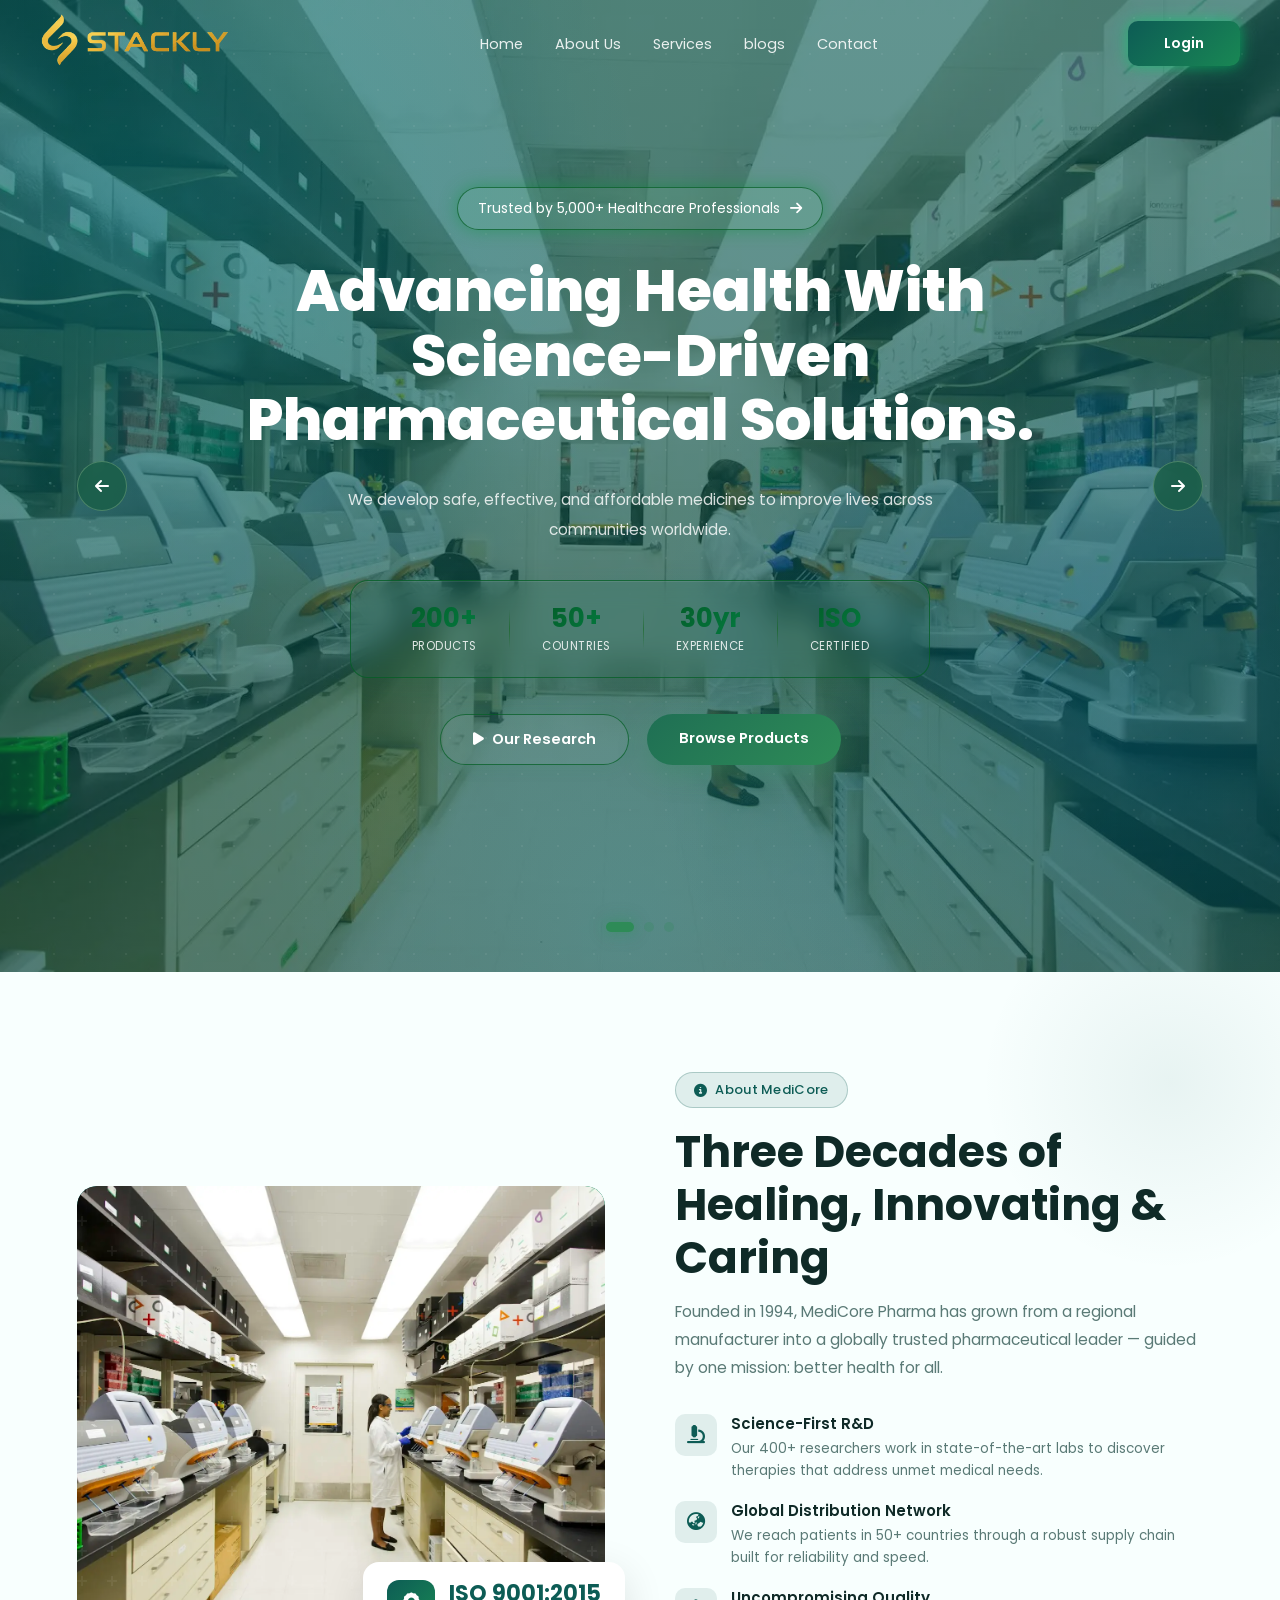
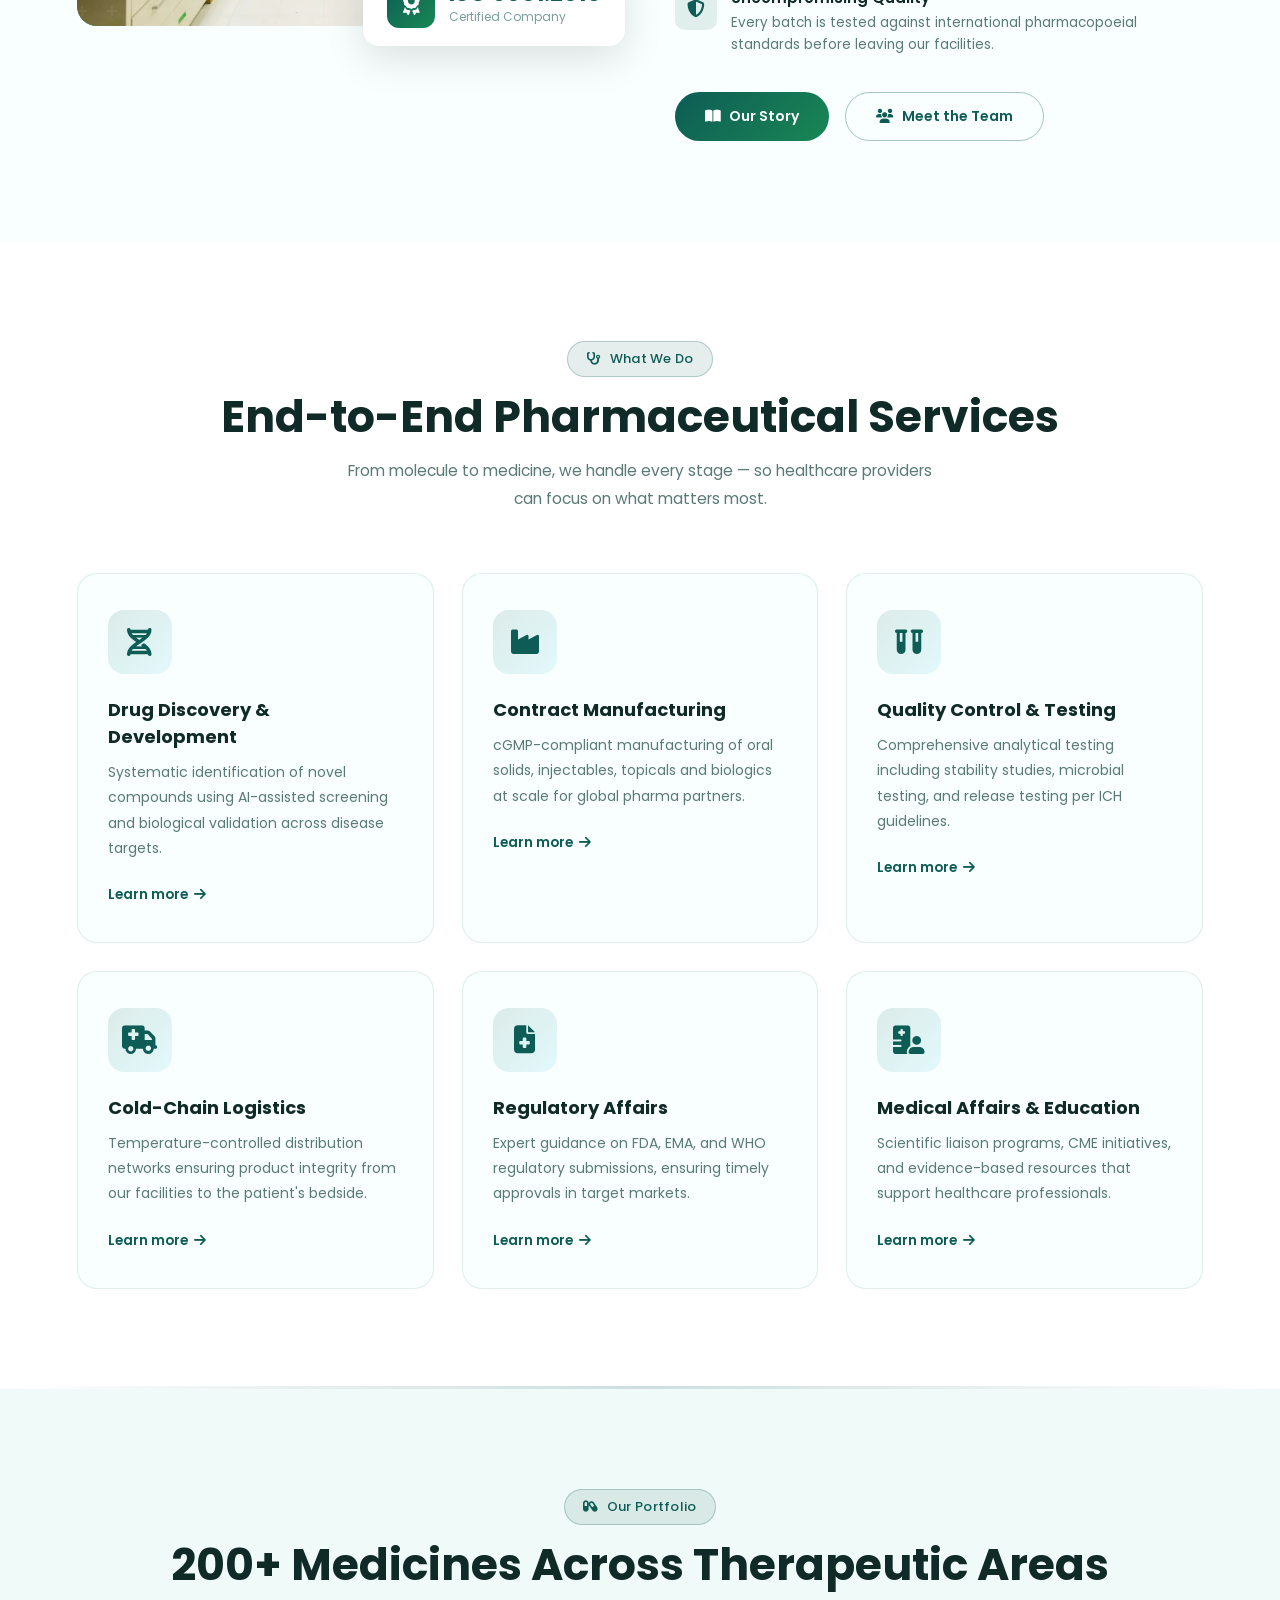
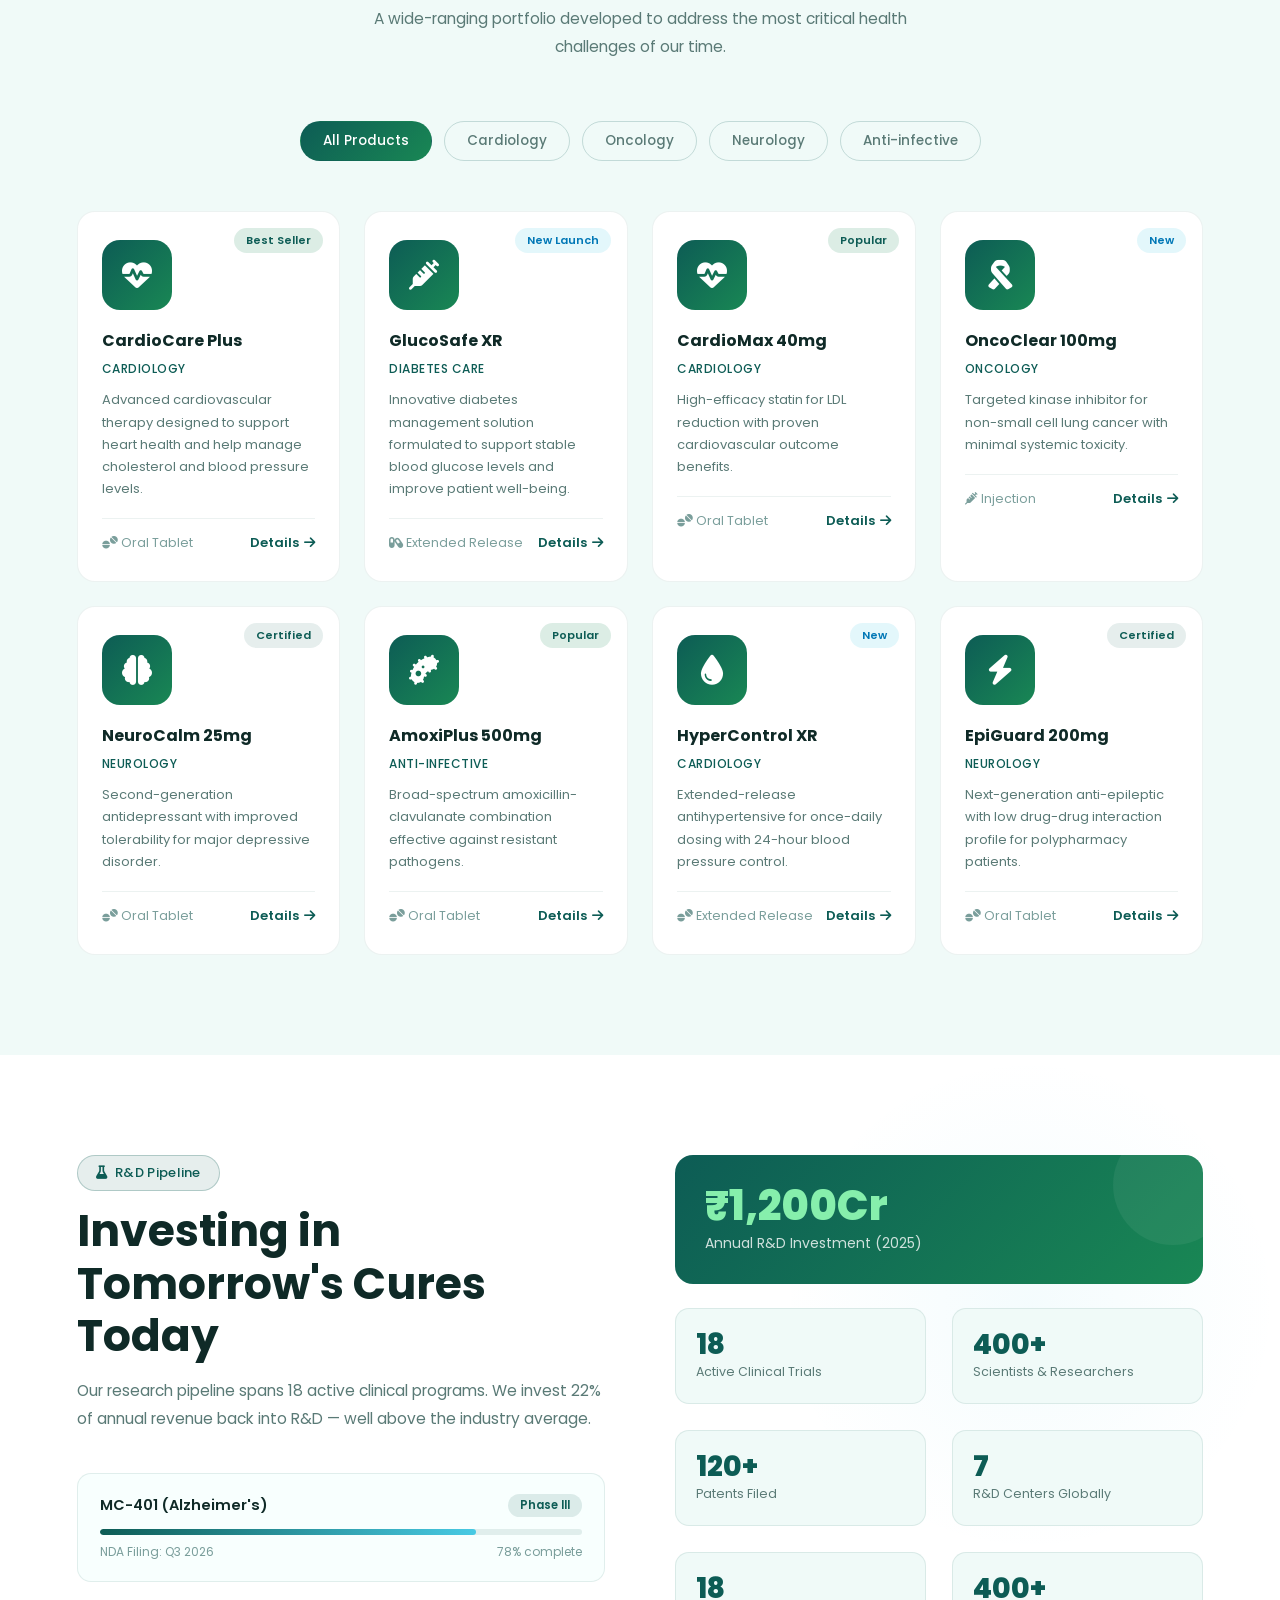
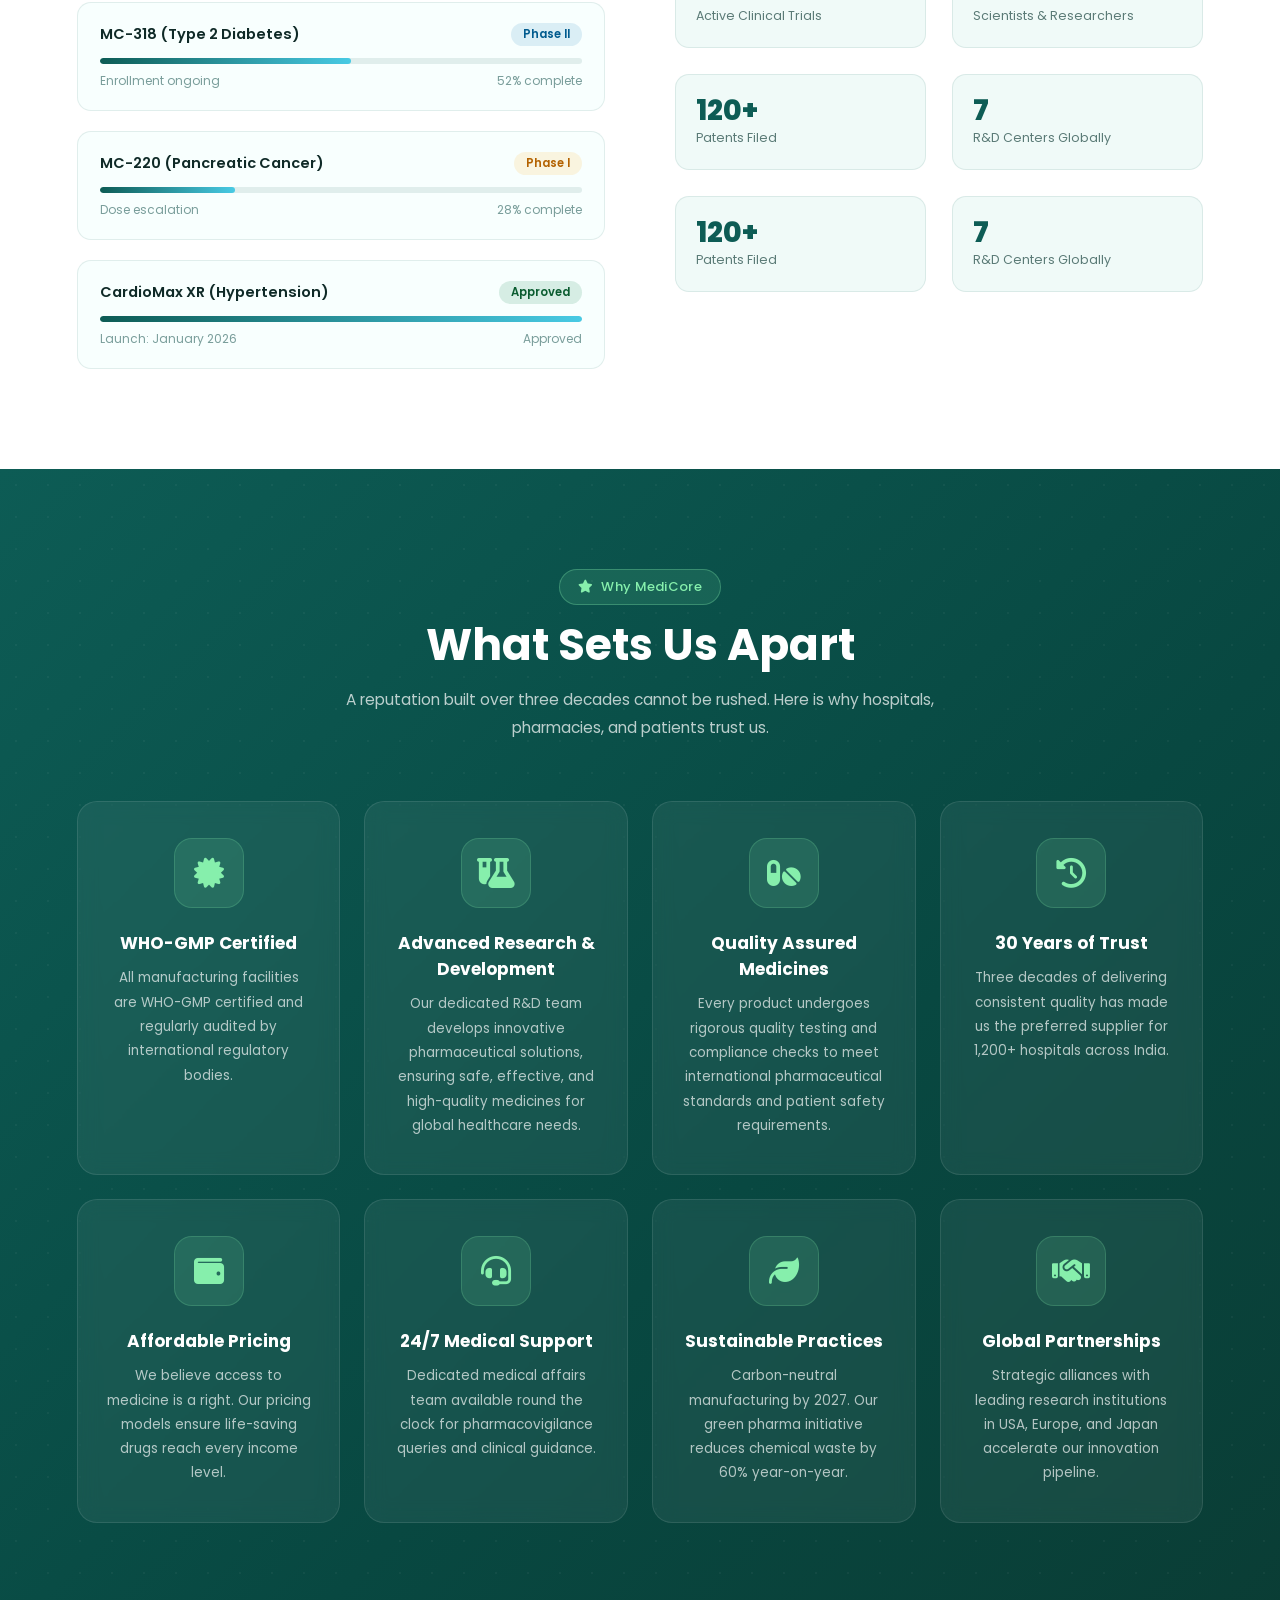
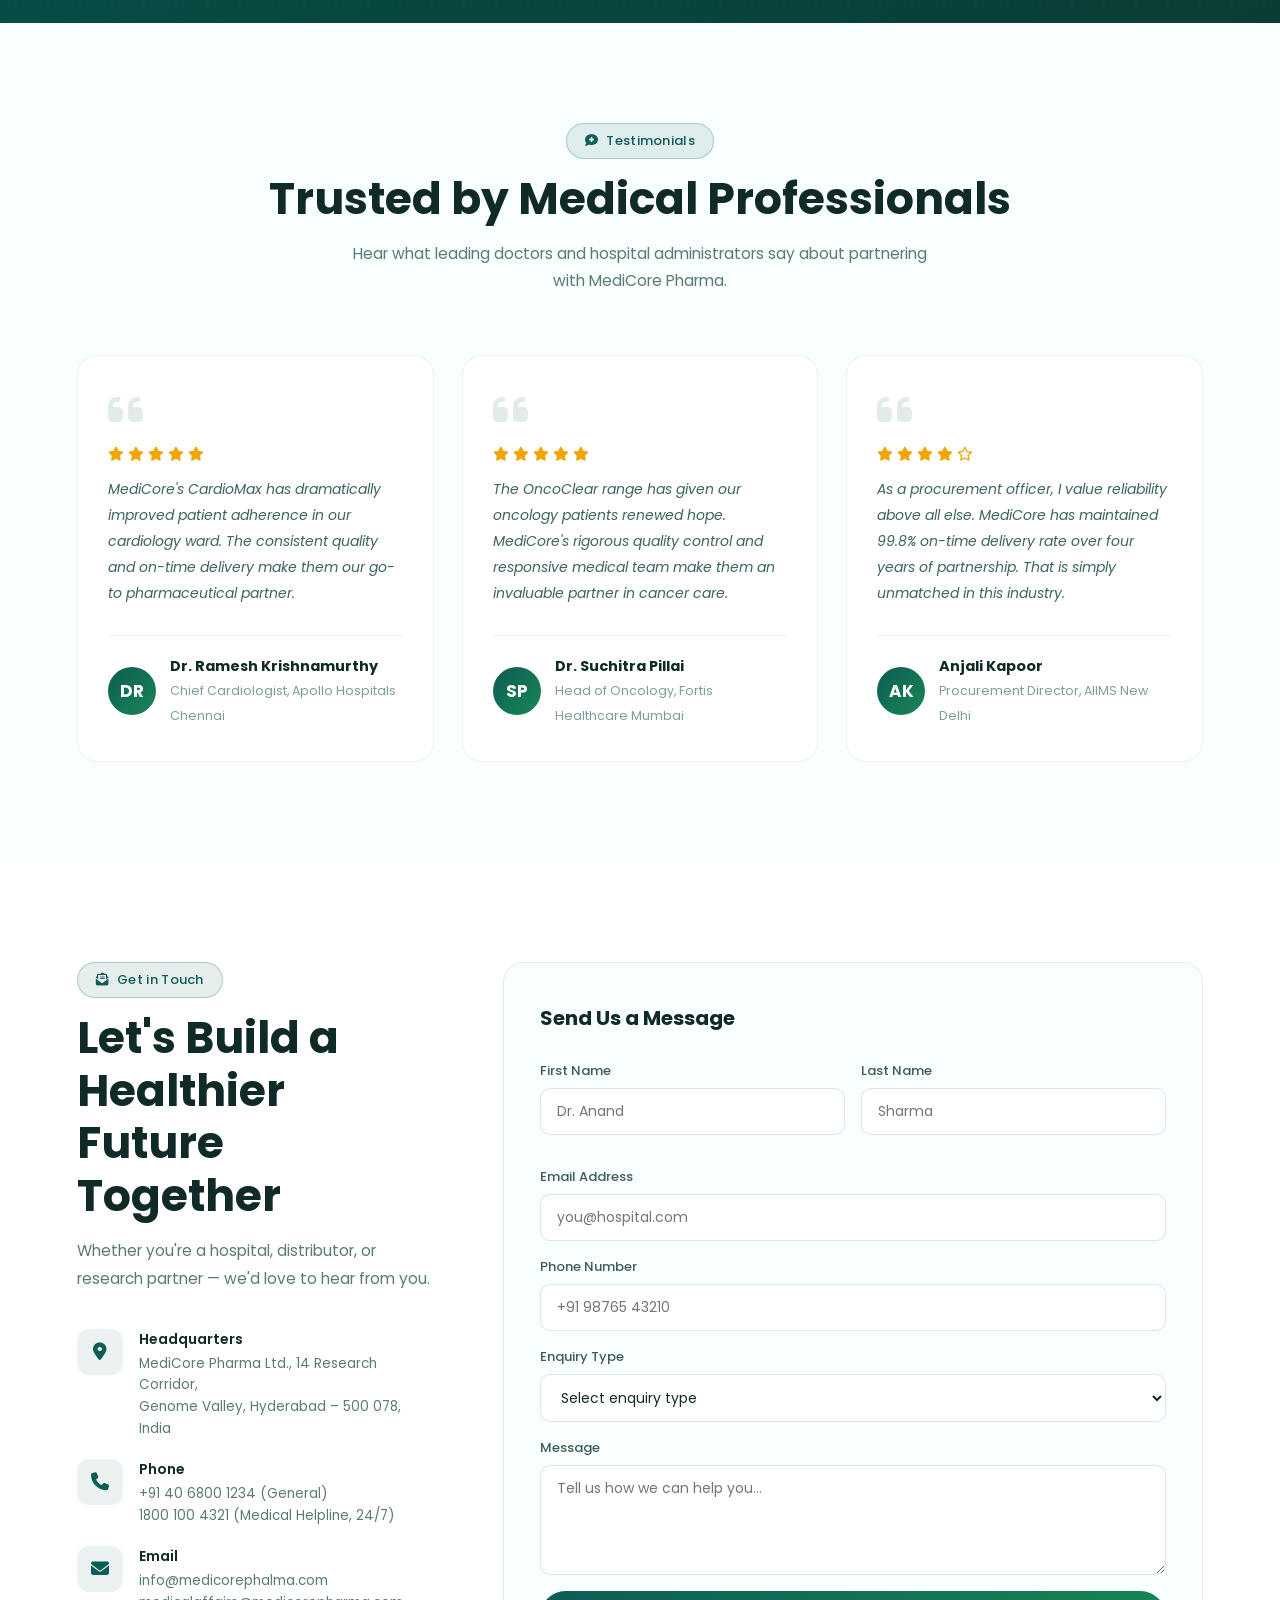
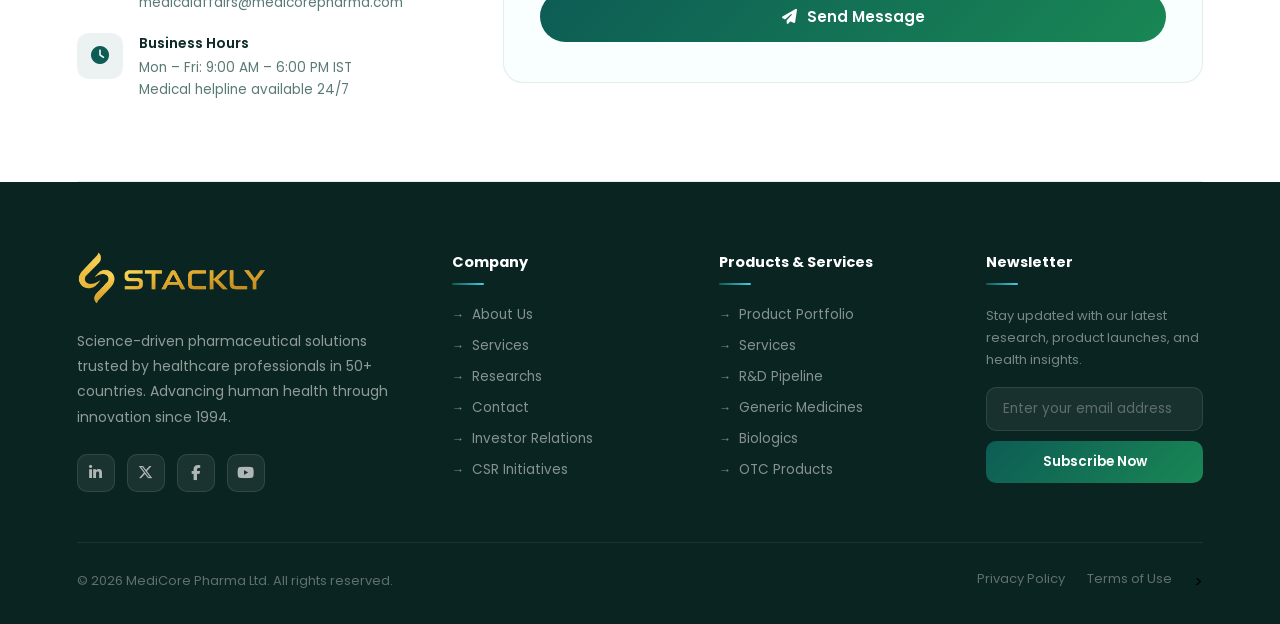
==== commit 5267690b: "95 % task completed" ====
--- a/index.html
+++ b/index.html
@@ -567,6 +567,13 @@
   overflow: hidden;
 }
 
+.about-img-placeholder{
+   width: 100%;
+    height: clamp(350px,40vw,440px);
+    object-fit: cover;
+    display: block;
+}
+
 .about-img-placeholder::after {
   content: "";
   position: absolute;
@@ -1839,7 +1846,7 @@
 
     <nav class="navbar">
       <div class="logo">
-        <img src="./src/logo.webp" alt="MediCore Logo" onerror="this.style.display='none'; this.nextElementSibling.style.display='block'">
+        <img src="./src/logo.webp" alt="MediCore Logo" class="homepage" onerror="this.style.display='none'; this.nextElementSibling.style.display='block'">
         
       </div>
 
@@ -2048,7 +2055,7 @@
     </p>
     <div class="product-footer">
         <span><i class="fa-solid fa-tablets"></i> Oral Tablet</span>
-        <a href="#">Details <i class="fa-solid fa-arrow-right"></i></a>
+        <a href="404.html">Details <i class="fa-solid fa-arrow-right"></i></a>
     </div>
 </div>
 
@@ -2065,7 +2072,7 @@
     </p>
     <div class="product-footer">
         <span><i class="fa-solid fa-capsules"></i> Extended Release</span>
-        <a href="#">Details <i class="fa-solid fa-arrow-right"></i></a>
+        <a href="404.html">Details <i class="fa-solid fa-arrow-right"></i></a>
     </div>
 </div>
 
@@ -2077,7 +2084,7 @@
         <p>High-efficacy statin for LDL reduction with proven cardiovascular outcome benefits.</p>
         <div class="product-footer">
           <span><i class="fa-solid fa-tablets"></i> Oral Tablet</span>
-          <a href="#">Details <i class="fa-solid fa-arrow-right"></i></a>
+          <a href="404.html">Details <i class="fa-solid fa-arrow-right"></i></a>
         </div>
       </div>
 
@@ -2089,7 +2096,7 @@
         <p>Targeted kinase inhibitor for non-small cell lung cancer with minimal systemic toxicity.</p>
         <div class="product-footer">
           <span><i class="fa-solid fa-syringe"></i> Injection</span>
-          <a href="#">Details <i class="fa-solid fa-arrow-right"></i></a>
+          <a href="404.html">Details <i class="fa-solid fa-arrow-right"></i></a>
         </div>
       </div>
 
@@ -2101,7 +2108,7 @@
         <p>Second-generation antidepressant with improved tolerability for major depressive disorder.</p>
         <div class="product-footer">
           <span><i class="fa-solid fa-tablets"></i> Oral Tablet</span>
-          <a href="#">Details <i class="fa-solid fa-arrow-right"></i></a>
+          <a href="404.html">Details <i class="fa-solid fa-arrow-right"></i></a>
         </div>
       </div>
 
@@ -2113,7 +2120,7 @@
         <p>Broad-spectrum amoxicillin-clavulanate combination effective against resistant pathogens.</p>
         <div class="product-footer">
           <span><i class="fa-solid fa-tablets"></i> Oral Tablet</span>
-          <a href="#">Details <i class="fa-solid fa-arrow-right"></i></a>
+          <a href="404.html">Details <i class="fa-solid fa-arrow-right"></i></a>
         </div>
       </div>
 
@@ -2125,7 +2132,7 @@
         <p>Extended-release antihypertensive for once-daily dosing with 24-hour blood pressure control.</p>
         <div class="product-footer">
           <span><i class="fa-solid fa-tablets"></i> Extended Release</span>
-          <a href="#">Details <i class="fa-solid fa-arrow-right"></i></a>
+          <a href="404.html">Details <i class="fa-solid fa-arrow-right"></i></a>
         </div>
       </div>
 
@@ -2137,7 +2144,7 @@
         <p>Next-generation anti-epileptic with low drug-drug interaction profile for polypharmacy patients.</p>
         <div class="product-footer">
           <span><i class="fa-solid fa-tablets"></i> Oral Tablet</span>
-          <a href="#">Details <i class="fa-solid fa-arrow-right"></i></a>
+          <a href="404.html">Details <i class="fa-solid fa-arrow-right"></i></a>
         </div>
       </div>
     </div>
@@ -2474,7 +2481,7 @@
     <div class="footer-grid">
 
       <div class="footer-brand">
-       <div class="logo"><img src="./src/logo.webp" alt=""></div>
+       <div class="logo "><img src="./src/logo.webp" alt="" class="homepage"></div>
         <p>Science-driven pharmaceutical solutions trusted by healthcare professionals in 50+ countries. Advancing human health through innovation since 1994.</p>
         <div class="footer-socials">
           <div class="social-icon errorpage"><i class="fa-brands fa-linkedin-in"></i></div>
@@ -2796,6 +2803,13 @@
         window.location.href = "404.html";
     });
 });
+
+document.querySelectorAll(".homepage").forEach(item => {
+    item.addEventListener("click", function (e) {
+        e.preventDefault();
+        window.location.href = "index.html";
+    });
+});
   </script>
 
 </body>
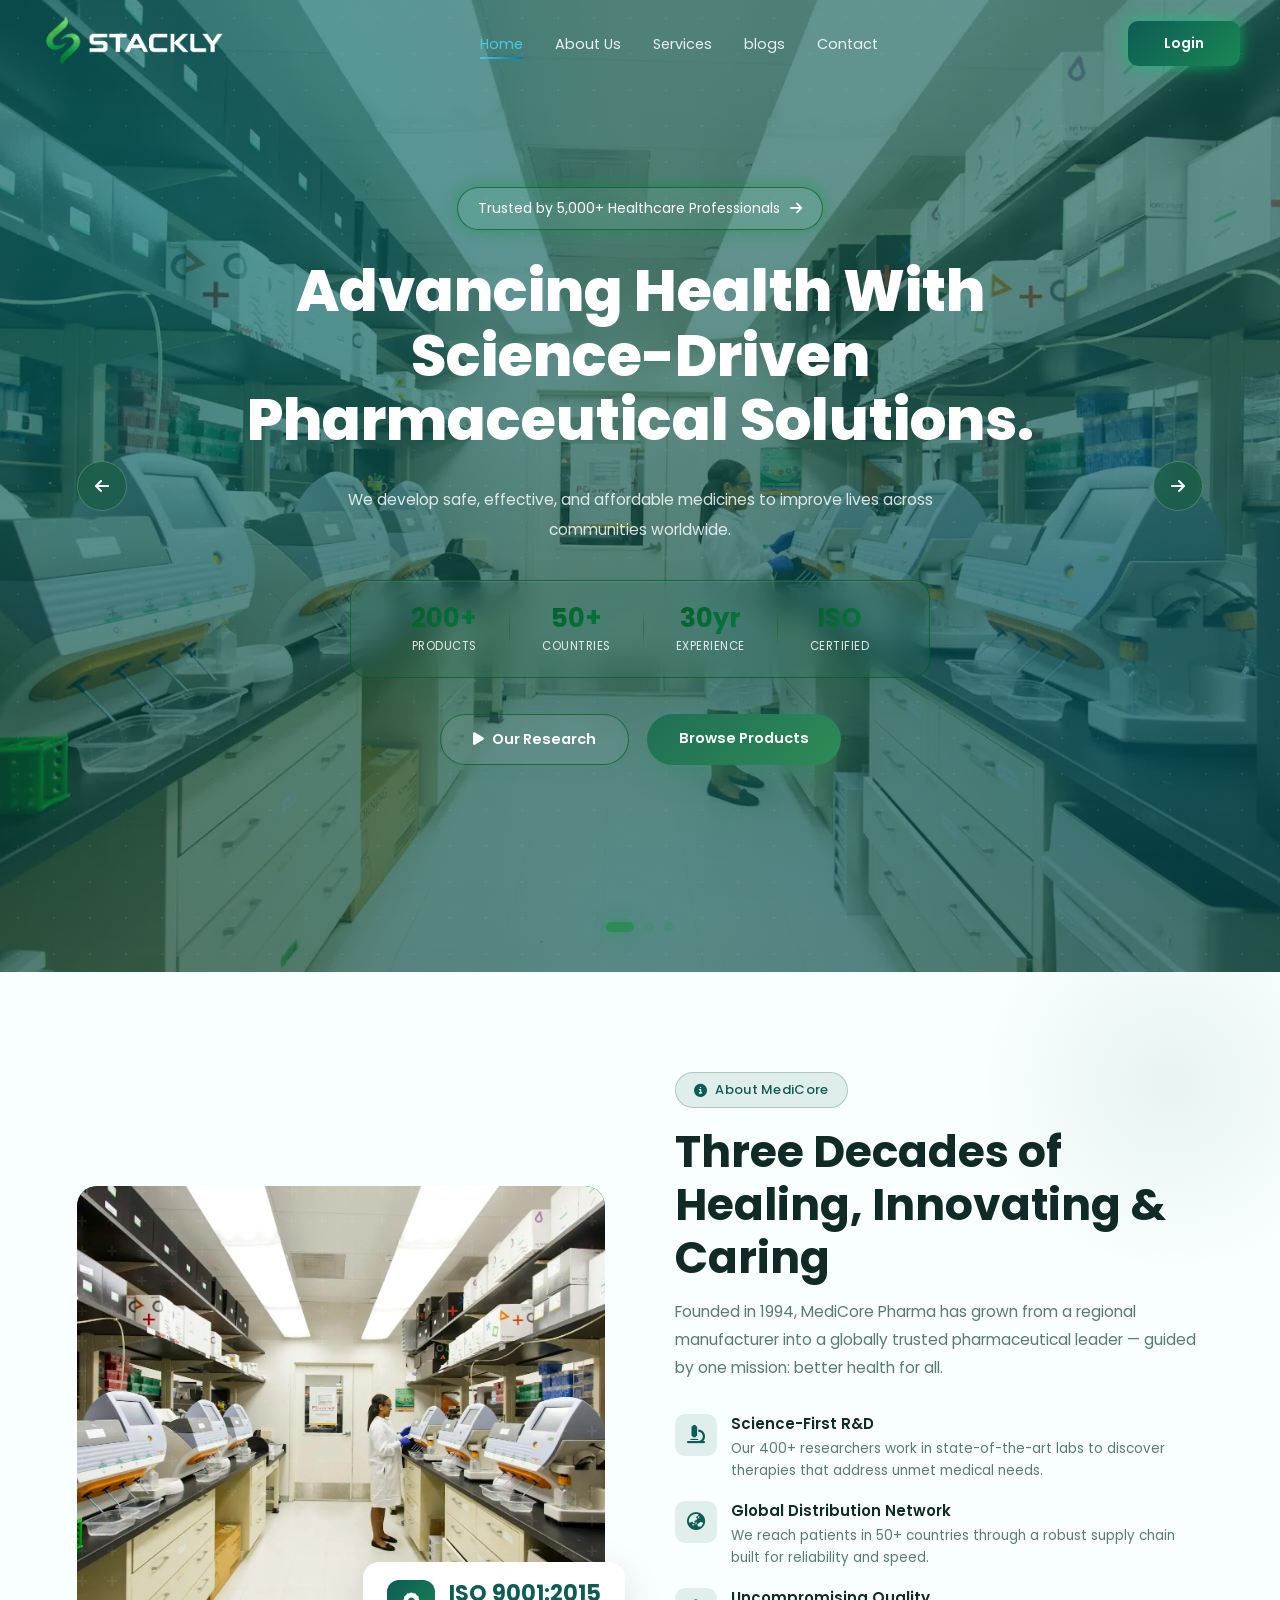
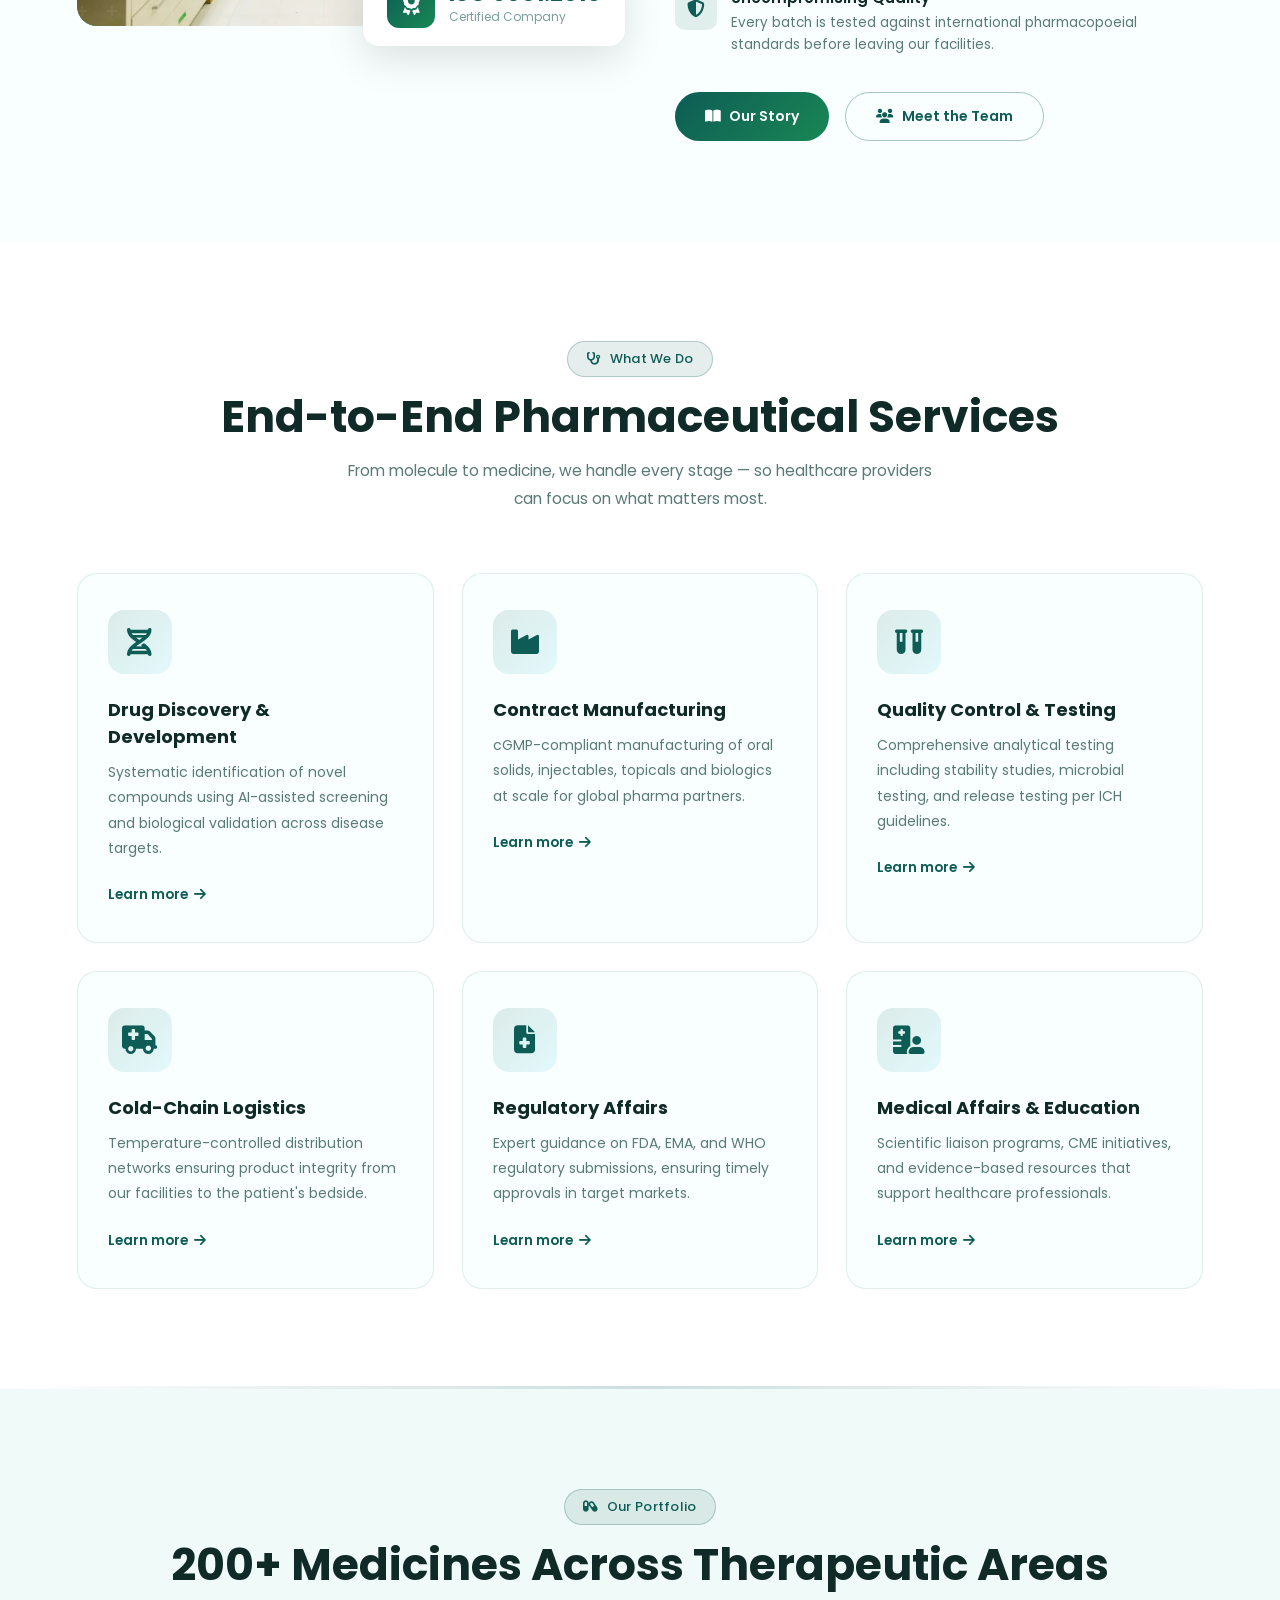
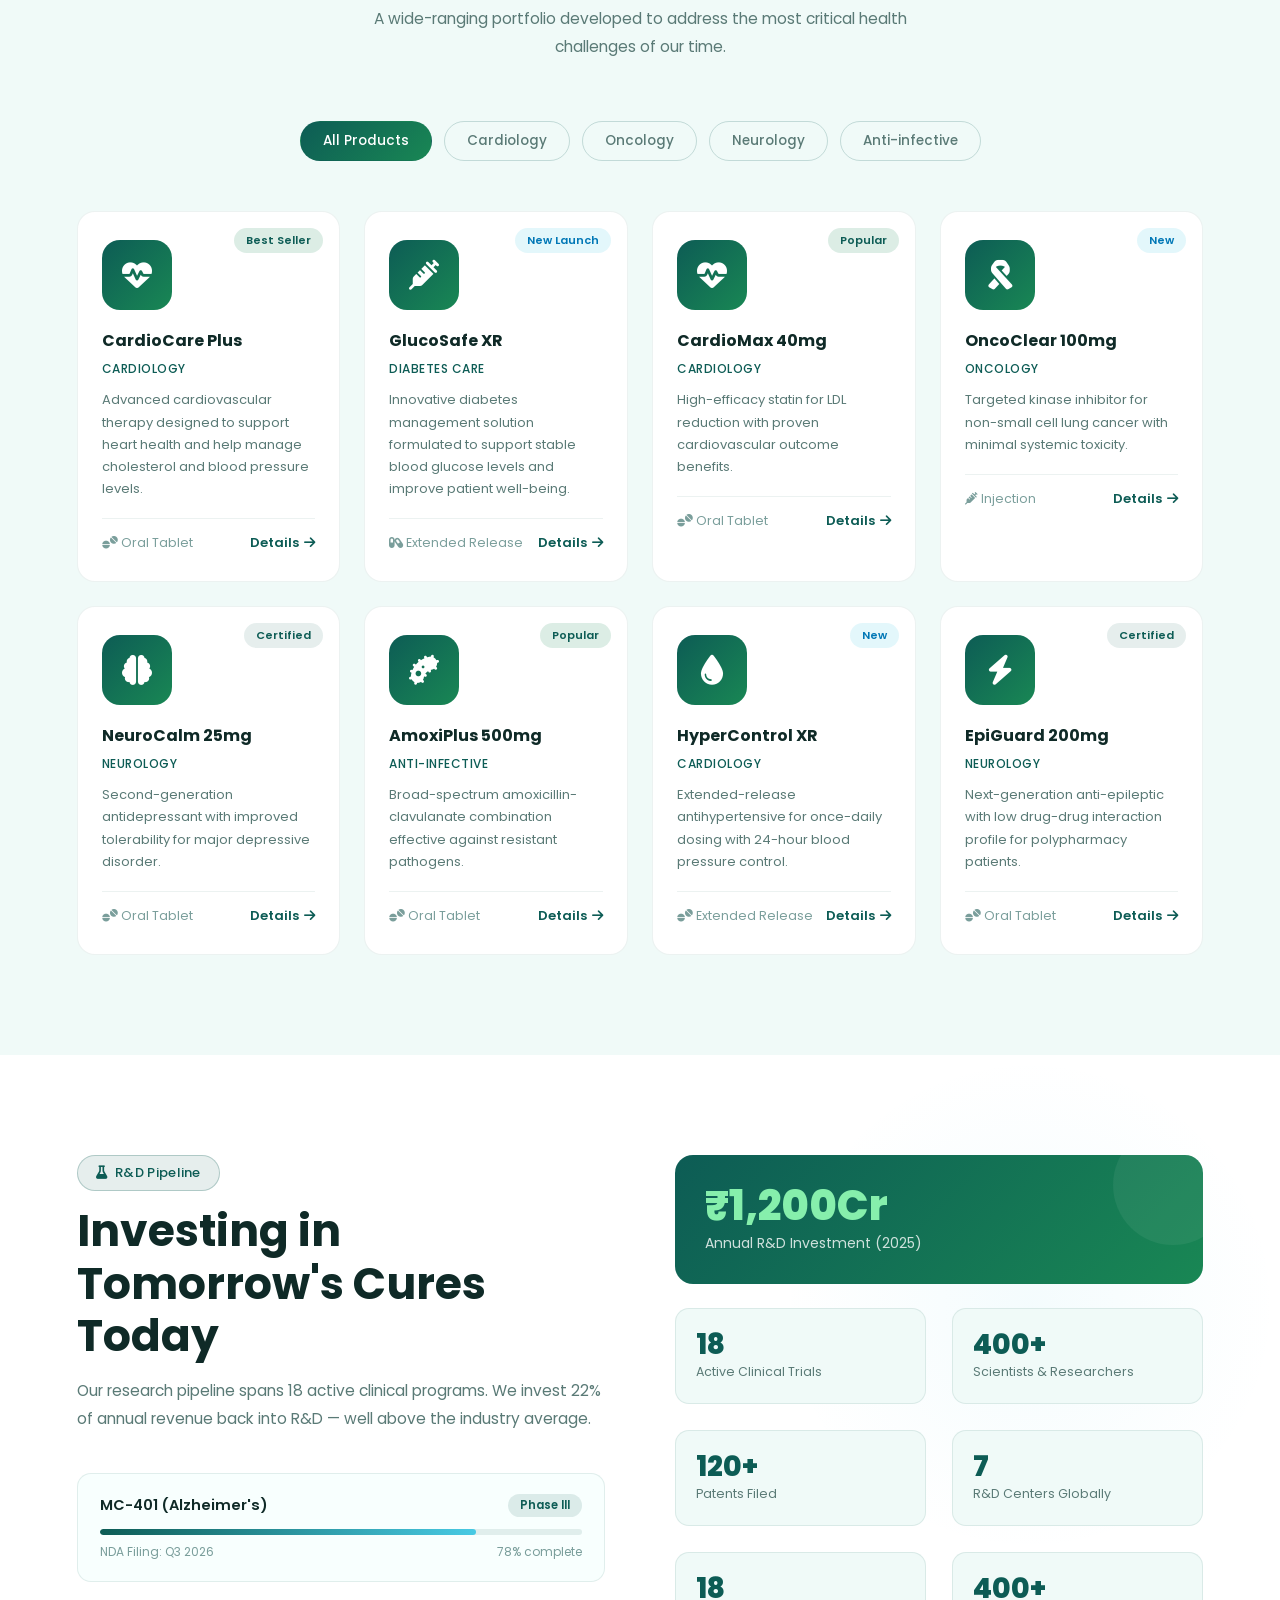
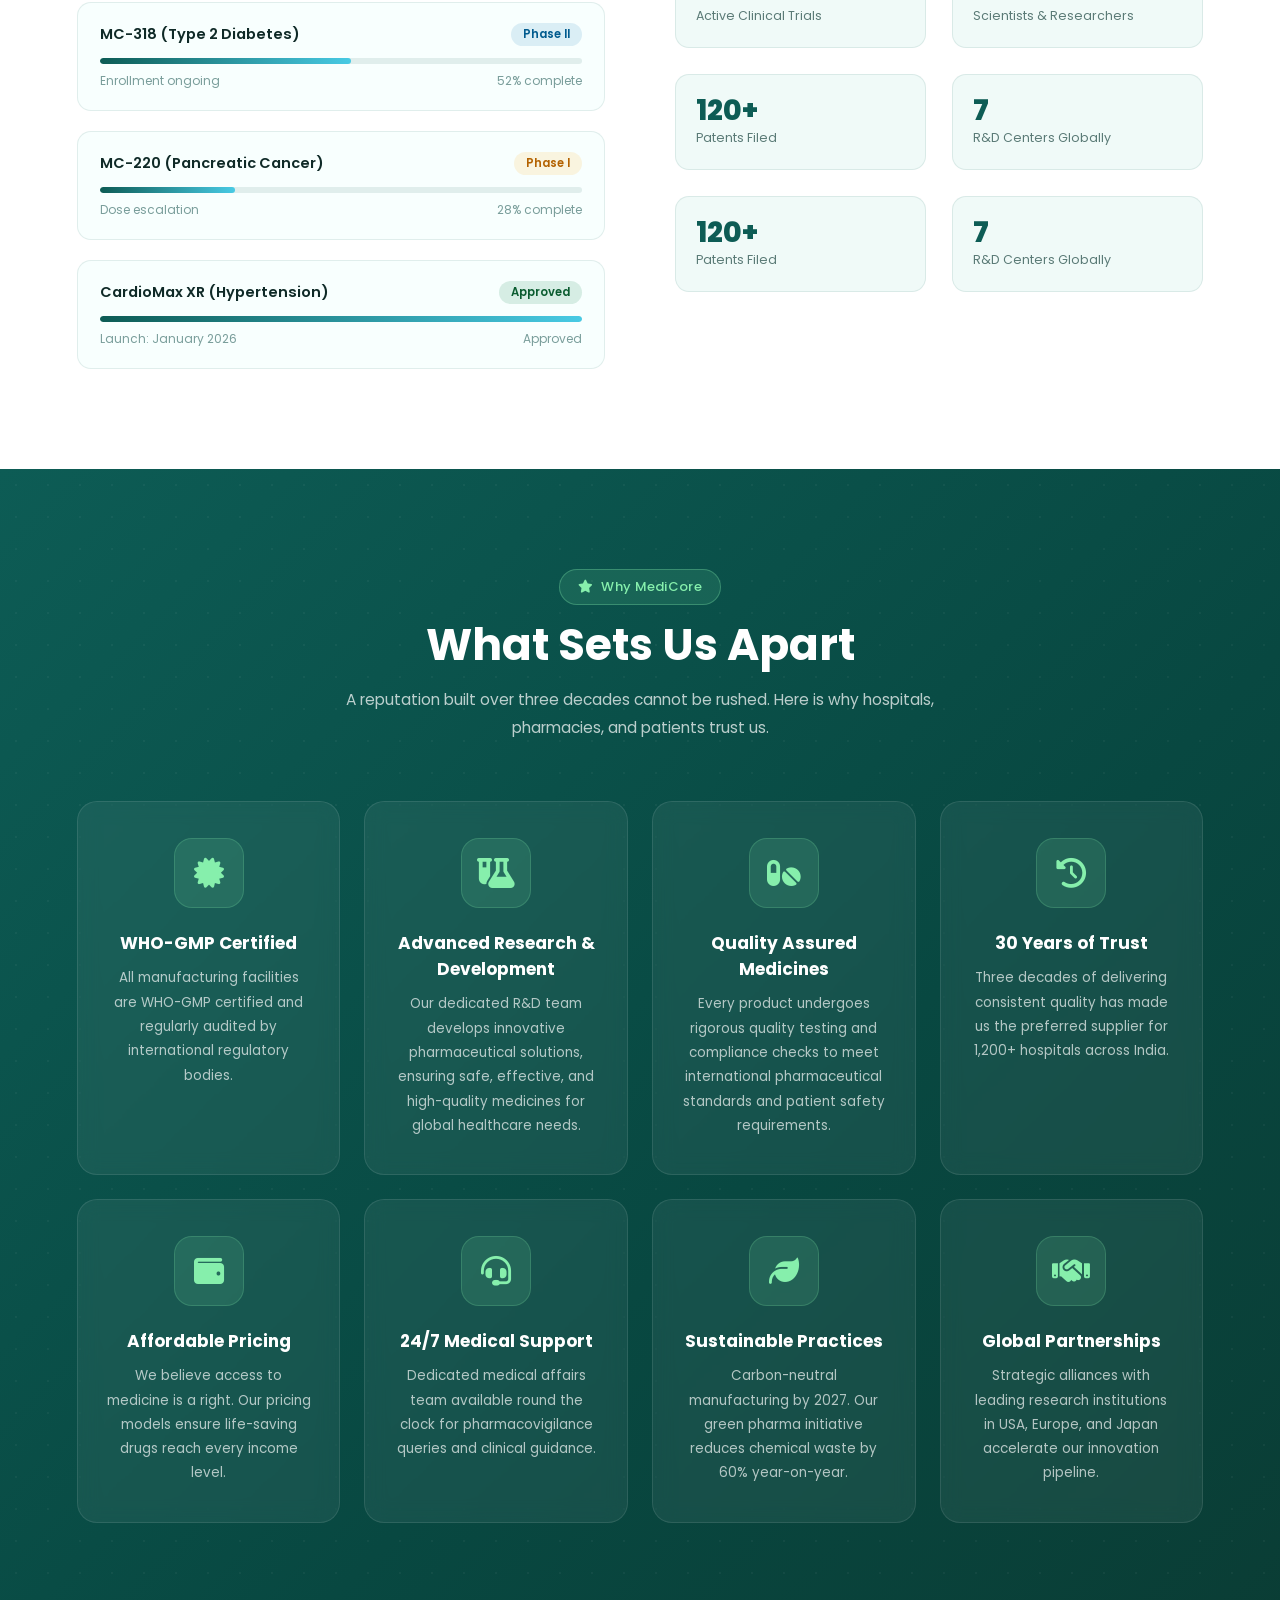
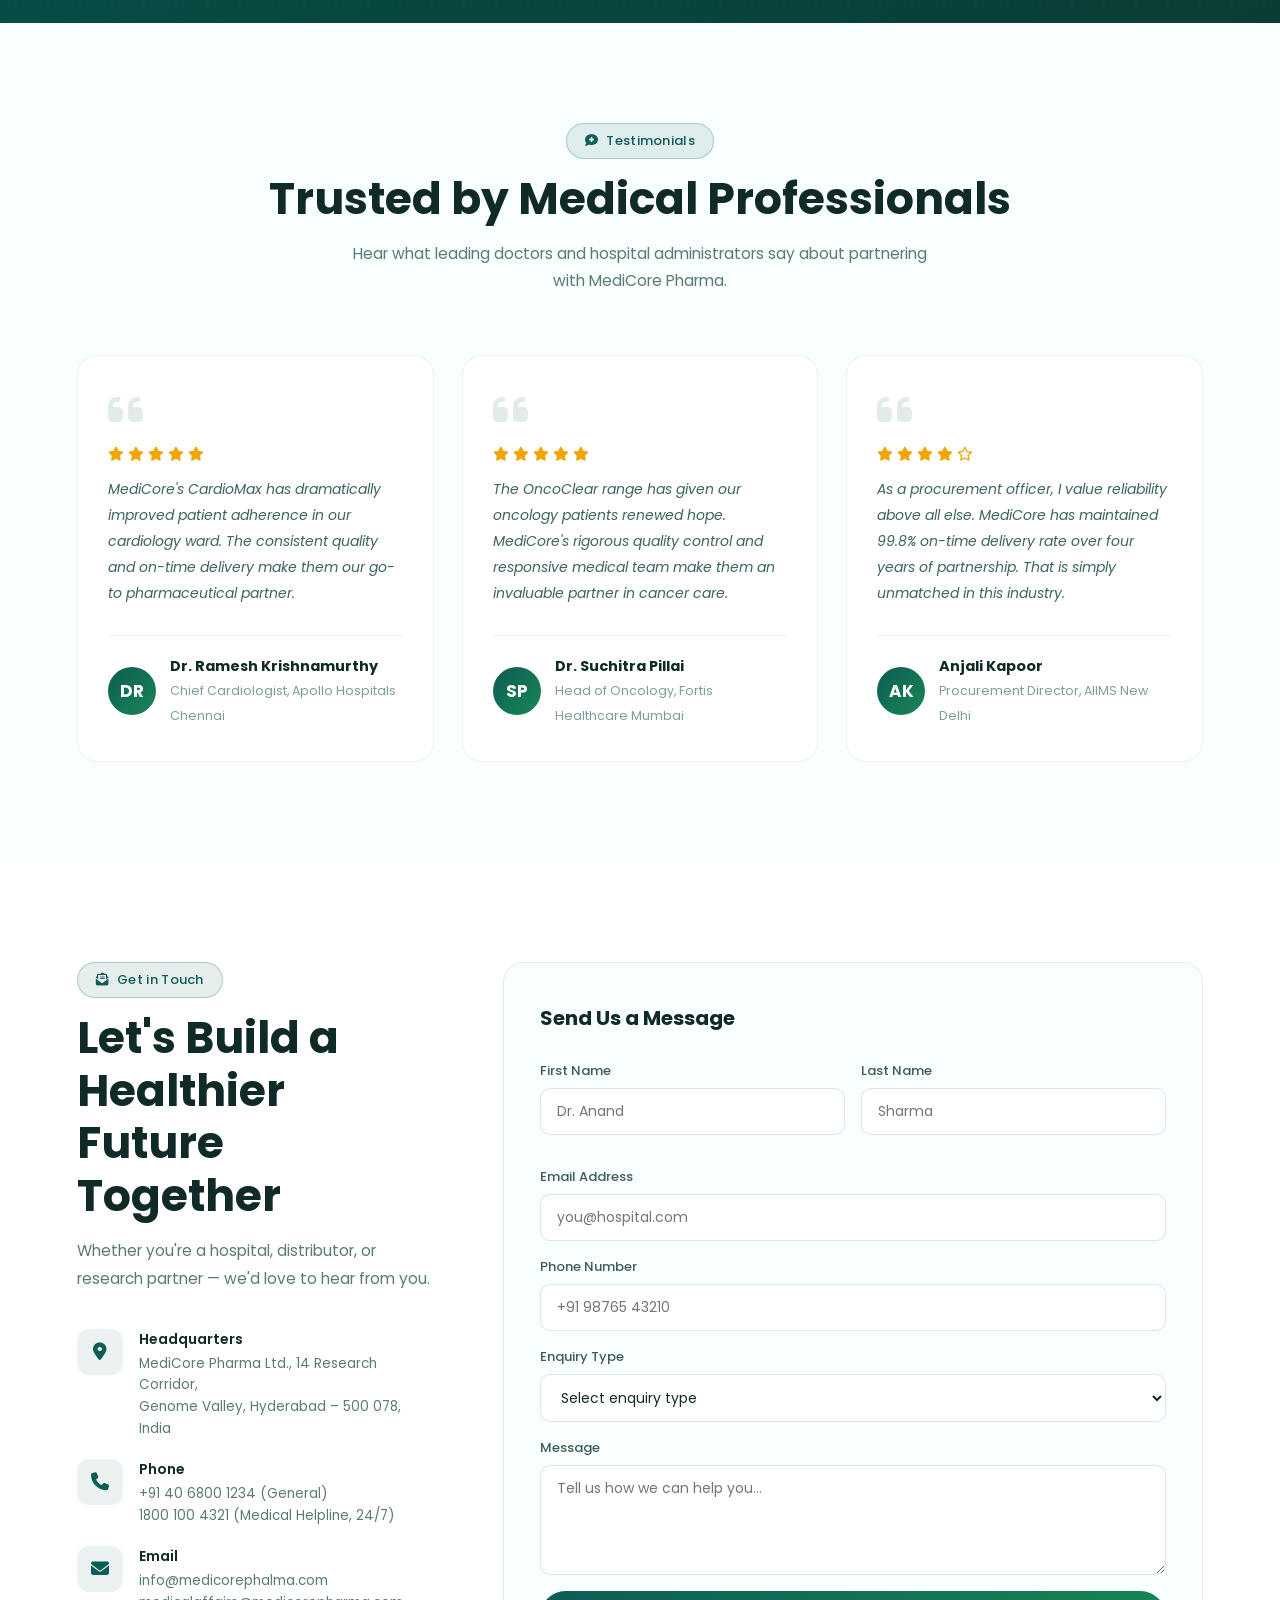
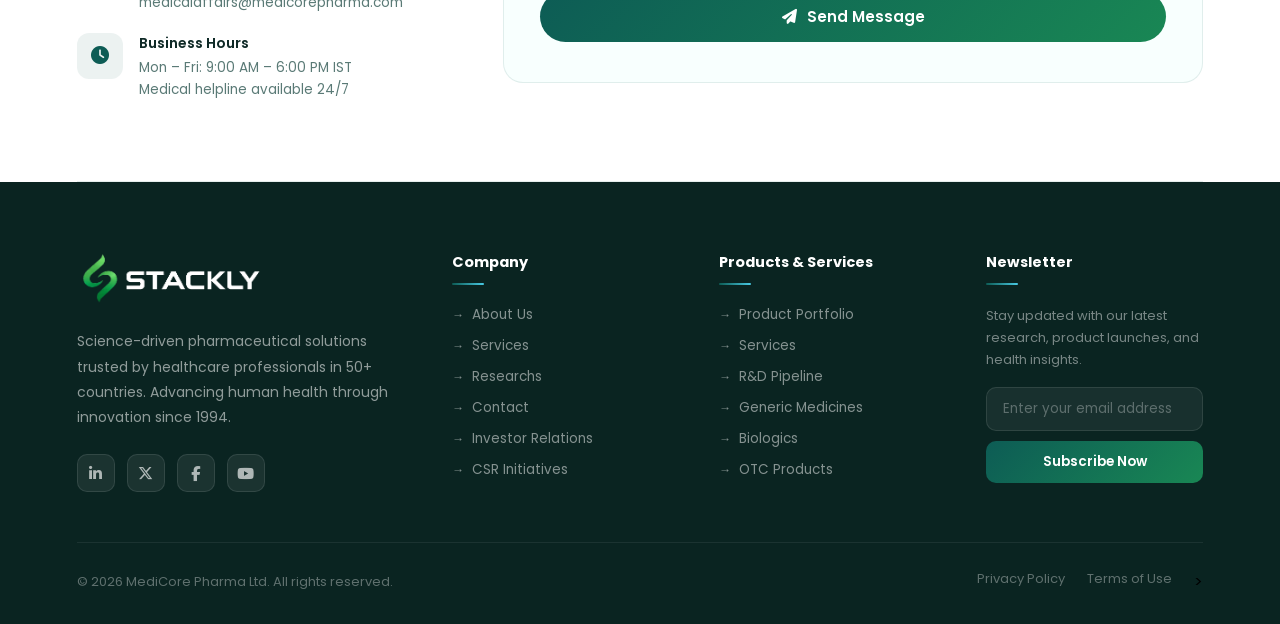
==== commit 1a72f36e: "task 95% completed" ====
--- a/index.html
+++ b/index.html
@@ -140,8 +140,23 @@
   transition: 0.4s;
 }
 
-.nav-links a:hover { color: #48cae4; }
-.nav-links a:hover::after { width: 100%; }
+/* Hover Effect */
+.nav-links a:hover {
+  color: #48cae4;
+}
+
+.nav-links a:hover::after {
+  width: 100%;
+}
+
+/* Default Active Menu */
+.nav-links a.active {
+  color: #48cae4;
+}
+
+.nav-links a.active::after {
+  width: 100%;
+}
 
 .nav-btn {
   padding: 12px 36px;
@@ -1852,7 +1867,7 @@
 
    
         <ul class="nav-links" id="navLinks">
-            <li><a href="index.html">Home</a></li>
+            <li><a href="index.html" class="active">Home</a></li>
             <li><a href="about.html">About Us</a></li>
             <li><a href="service.html">Services</a></li>
             <li><a href="blog.html">blogs</a></li>
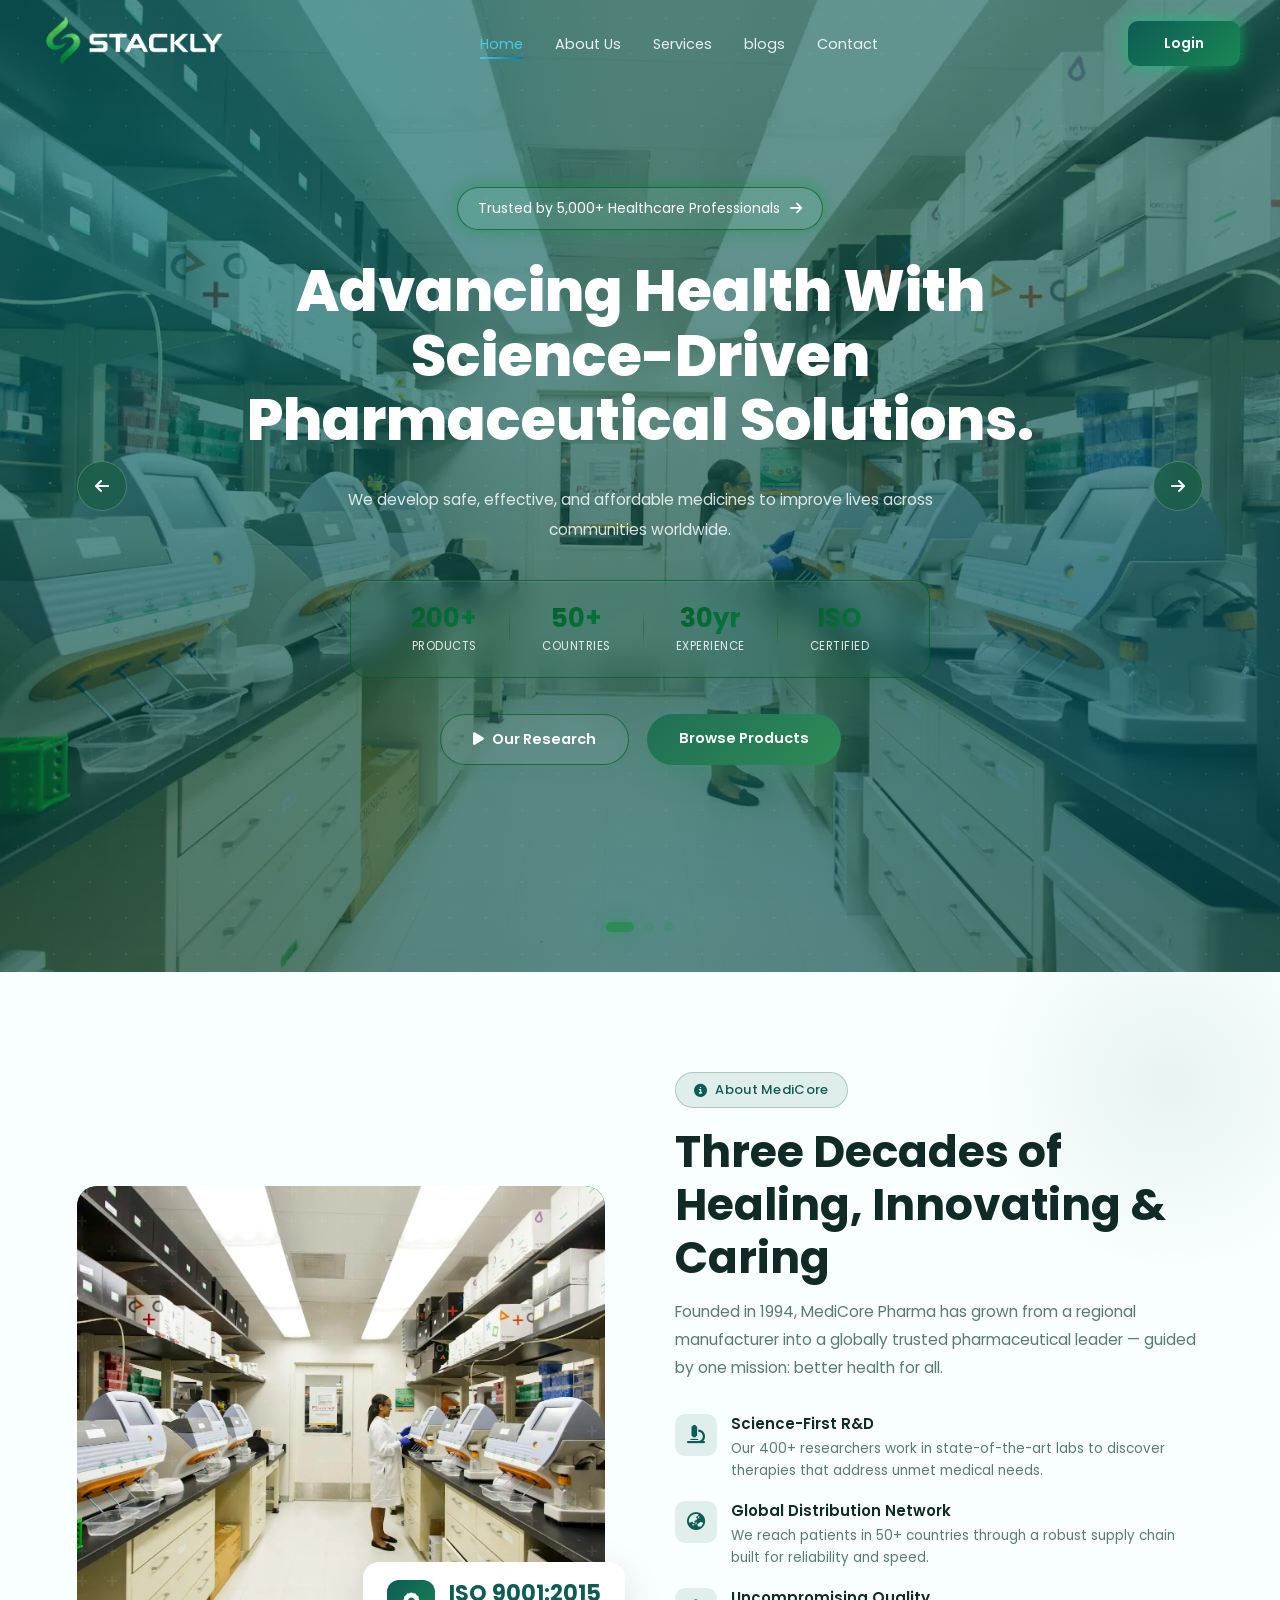
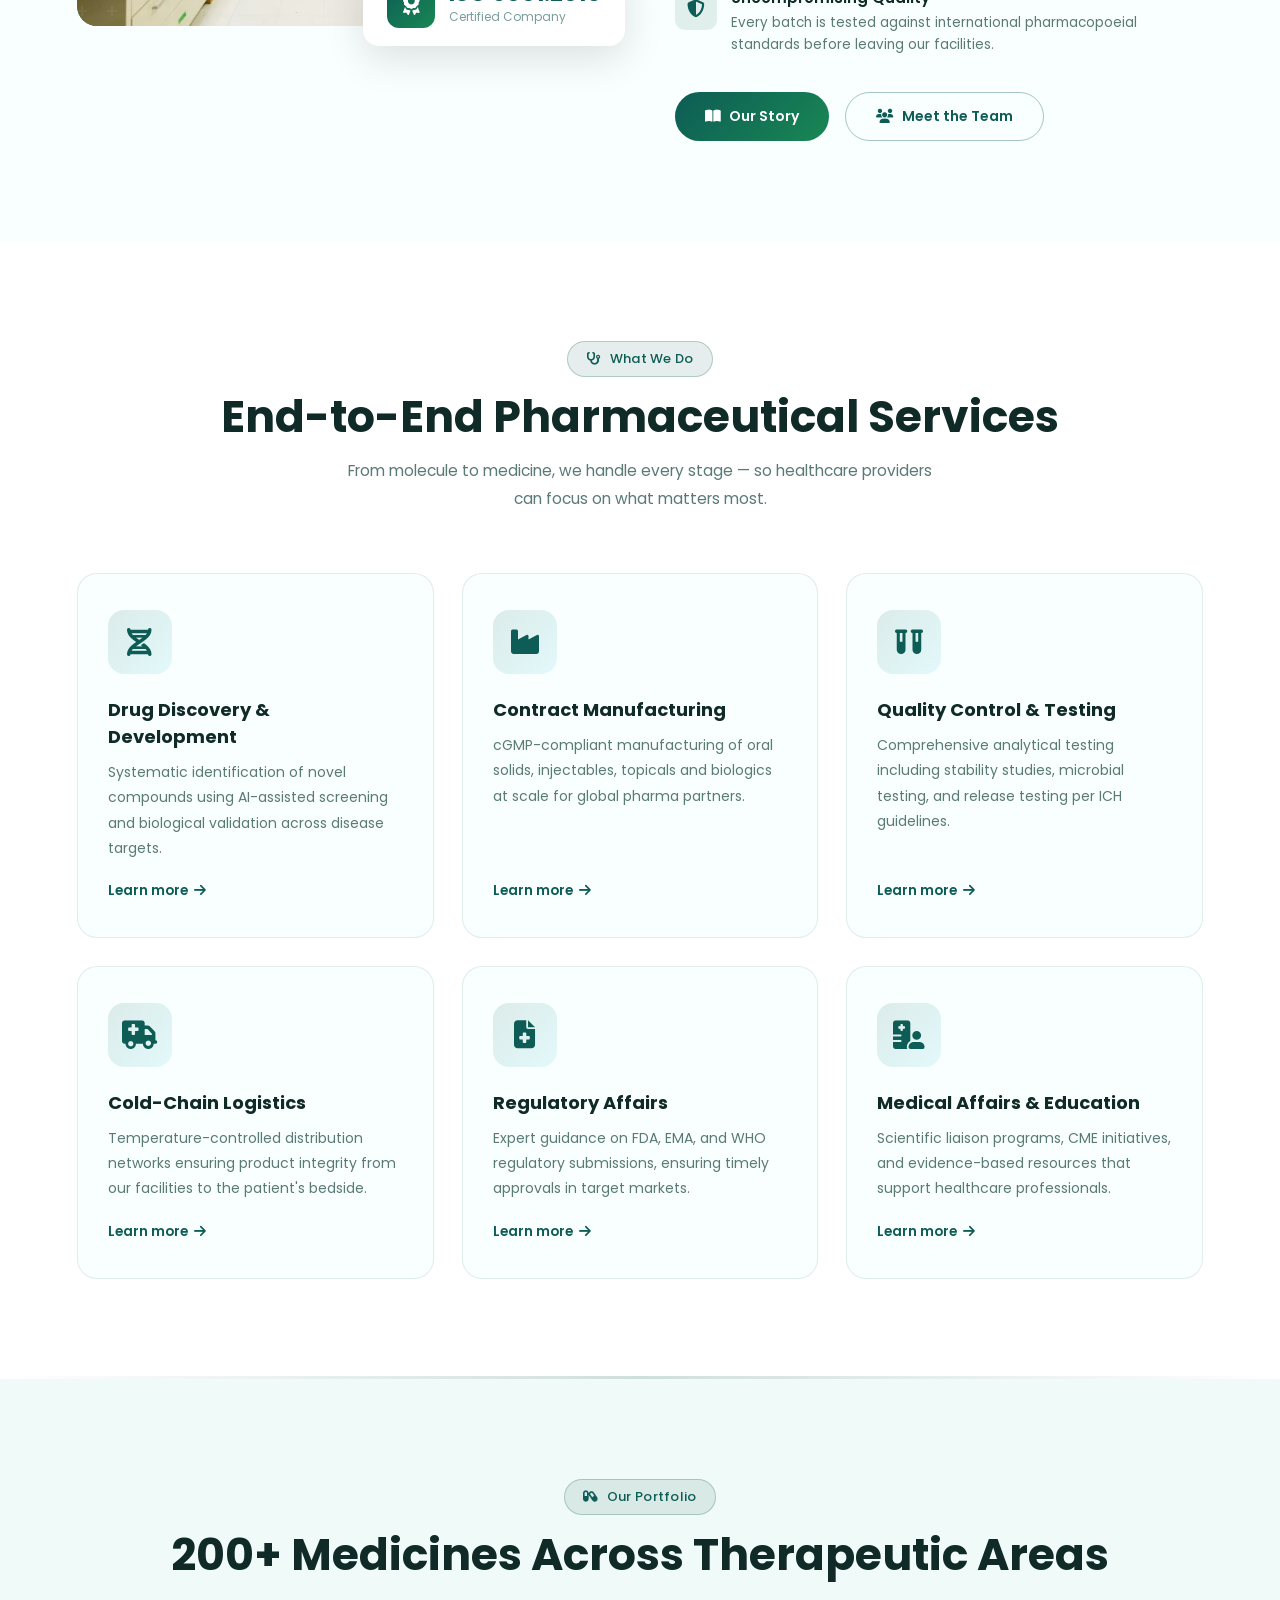
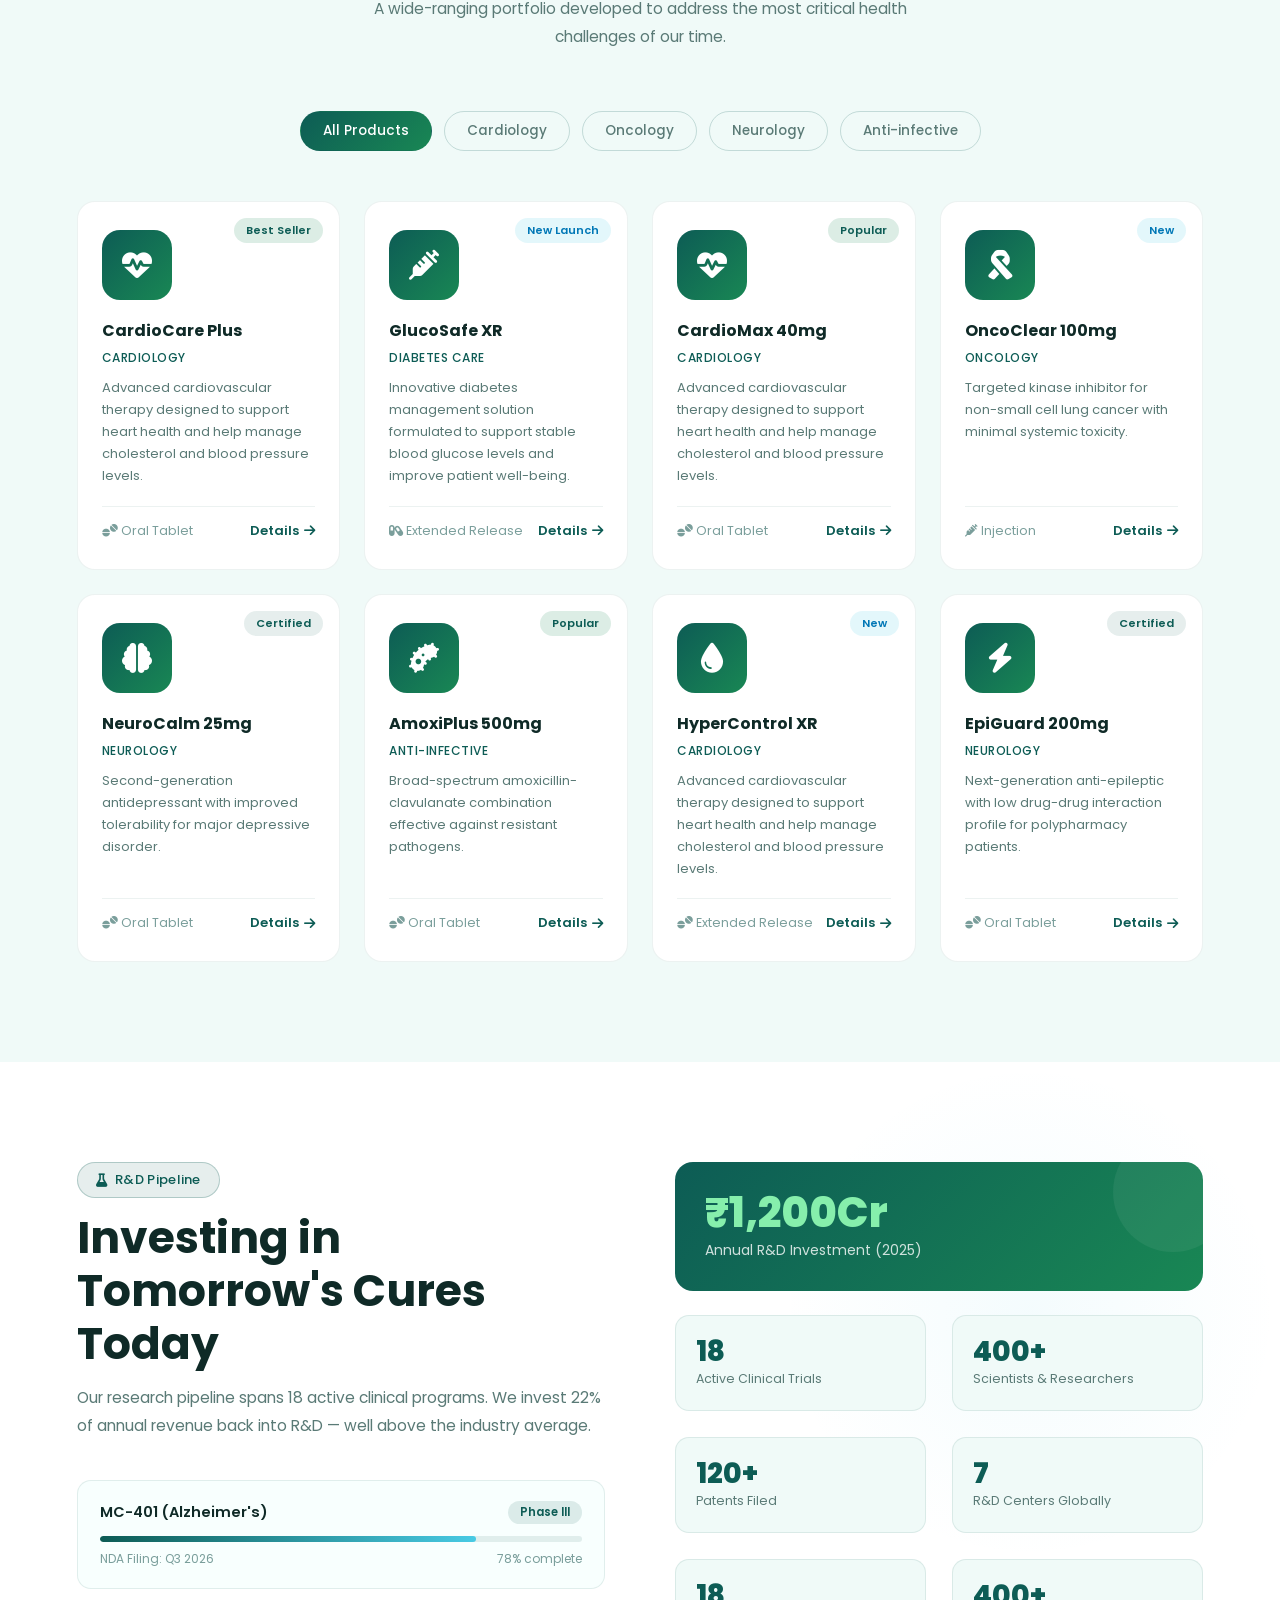
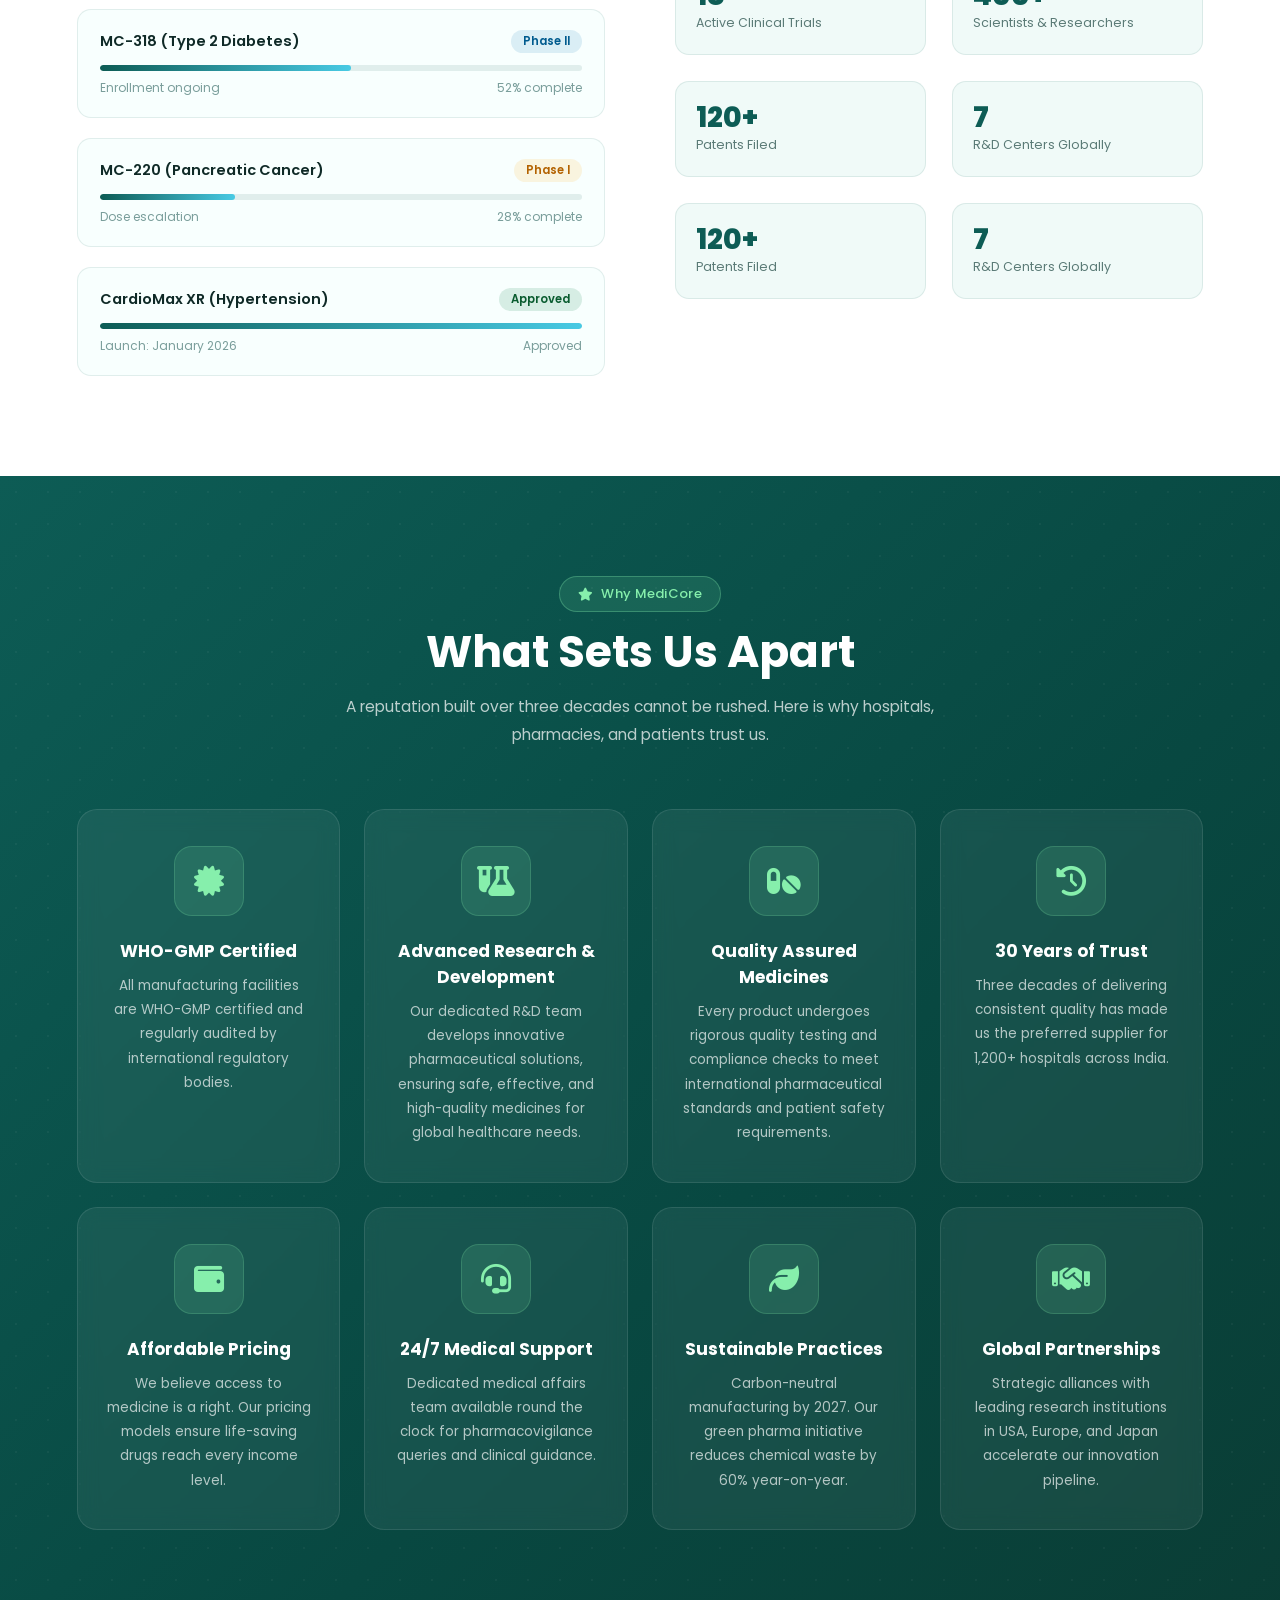
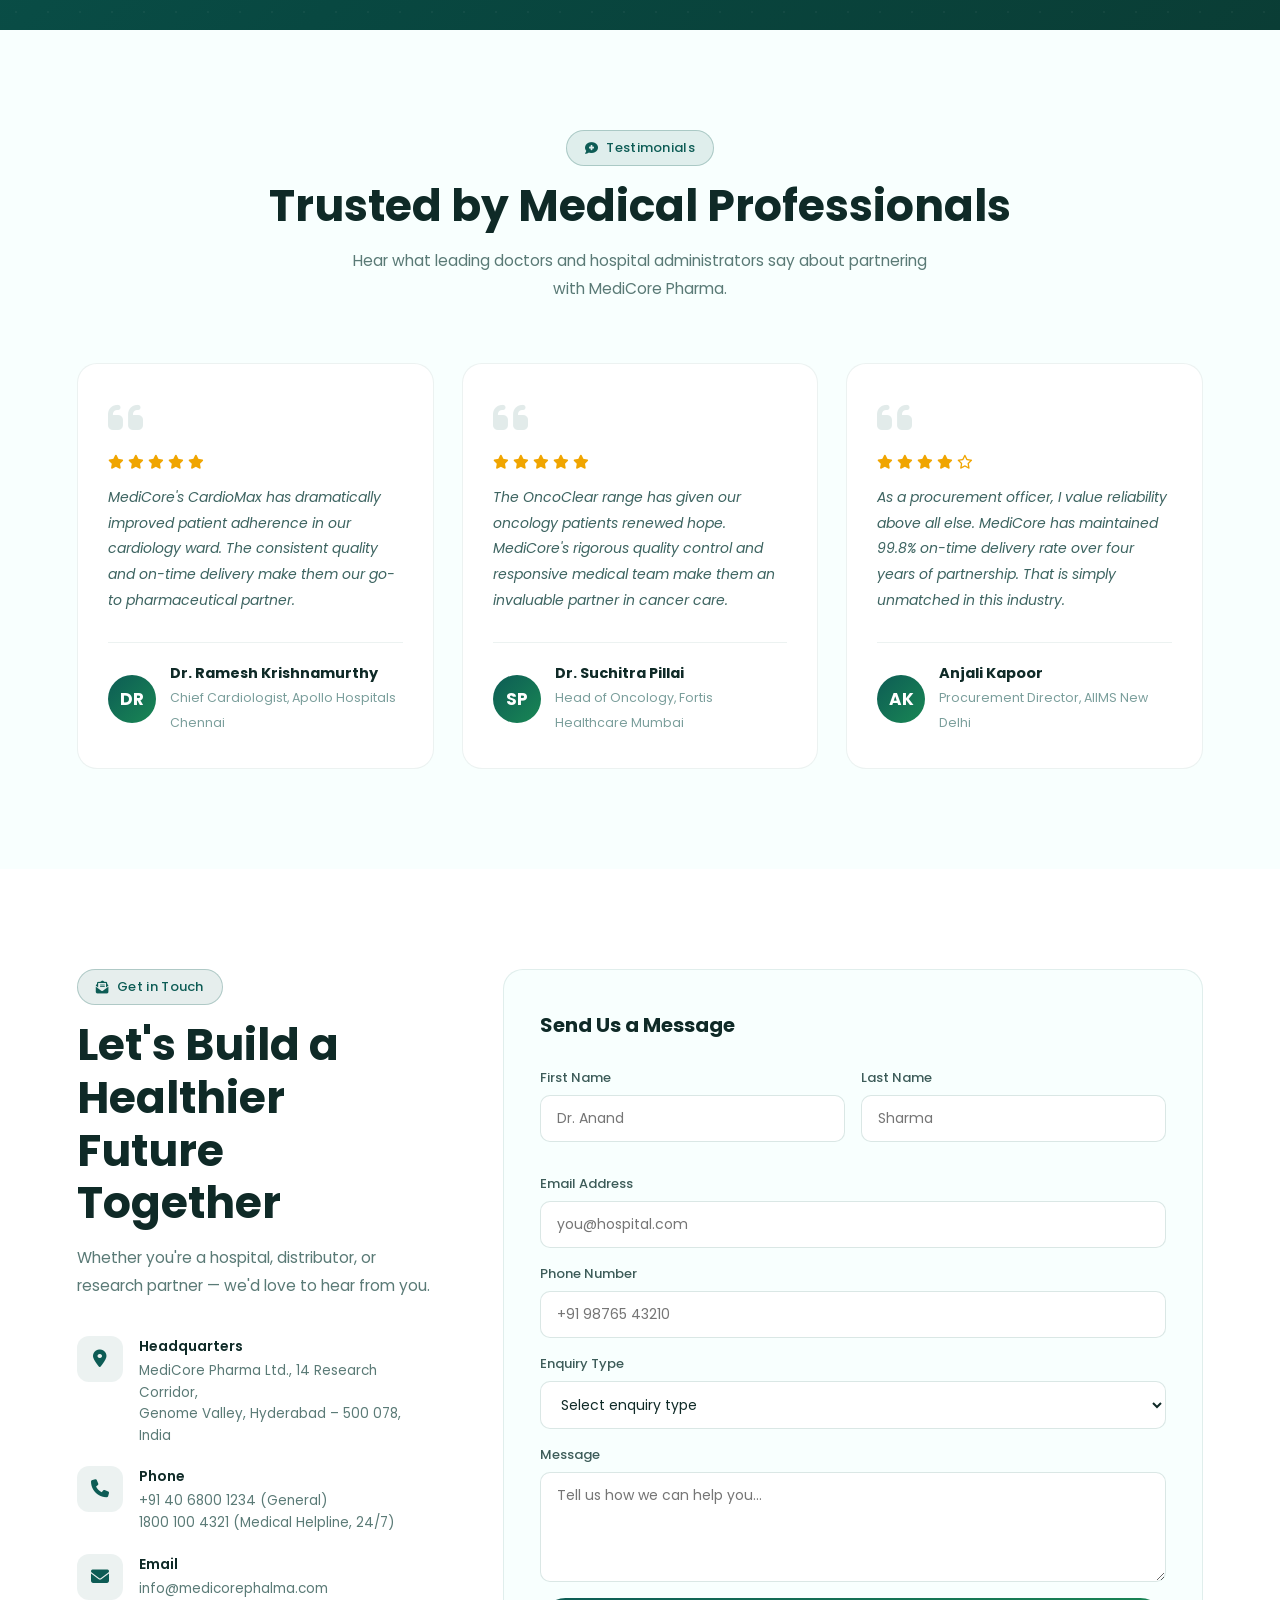
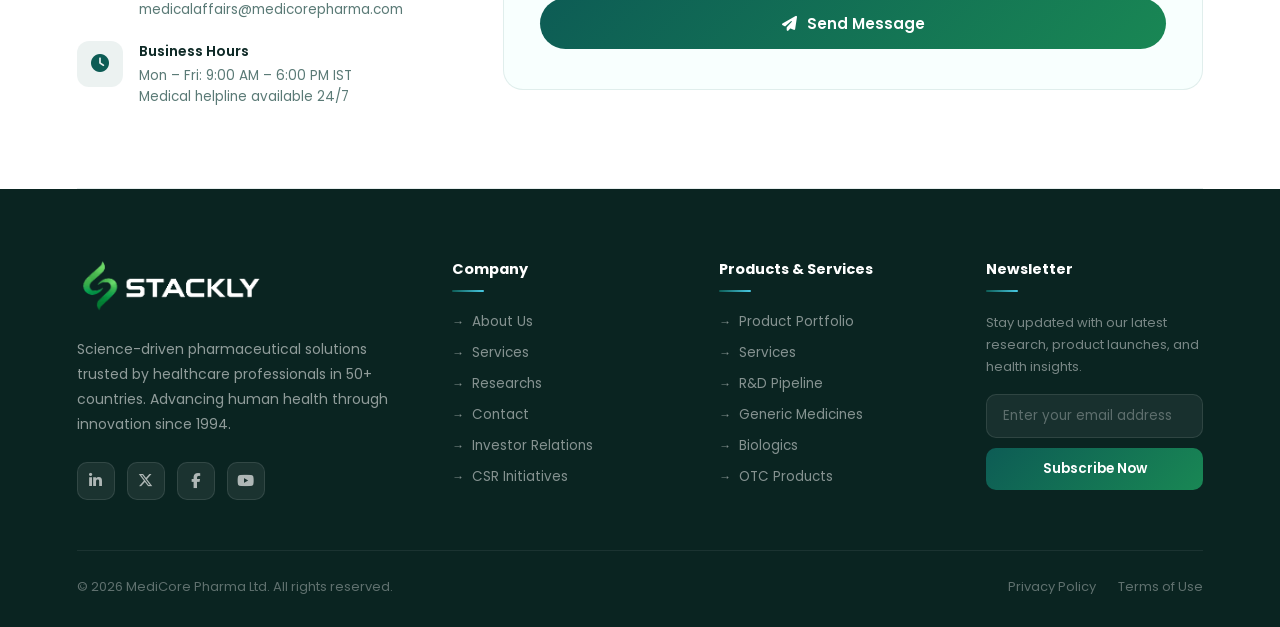
==== commit eaf43811: "all errors cleared" ====
--- a/index.html
+++ b/index.html
@@ -140,22 +140,12 @@
   transition: 0.4s;
 }
 
-/* Hover Effect */
-.nav-links a:hover {
-  color: #48cae4;
-}
-
-.nav-links a:hover::after {
-  width: 100%;
-}
-
-/* Default Active Menu */
 .nav-links a.active {
-  color: #48cae4;
+    color: #48cae4;
 }
 
 .nav-links a.active::after {
-  width: 100%;
+    width: 100%;
 }
 
 .nav-btn {
@@ -760,13 +750,17 @@
 }
 
 .service-card {
-  padding: 36px 30px;
+   padding: 36px 30px;
   border-radius: 20px;
   background: #f8fffe;
   border: 1px solid rgba(13,92,85,.1);
   transition: 0.4s ease;
   position: relative;
   overflow: hidden;
+
+  display: flex;
+  flex-direction: column;
+  height: 100%;
 }
 
 .service-card::before {
@@ -811,10 +805,12 @@
 }
 
 .service-card p {
-  font-size: 14px;
+   font-size: 14px;
   color: #5a7a76;
   line-height: 1.8;
   margin-bottom: 20px;
+
+  flex-grow: 1;
 }
 
 .service-link {
@@ -870,6 +866,7 @@
   display: grid;
   grid-template-columns: repeat(auto-fill, minmax(240px, 1fr));
   gap: 24px;
+  align-items:stretch;
   max-width: 1200px;
   margin: 0 auto;
 }
@@ -882,6 +879,13 @@
   transition: 0.35s ease;
   cursor: pointer;
   position: relative;
+
+  display: flex;
+  flex-direction: column;
+  height: 100%;
+   min-height: 310px; /* add this */
+
+  
 }
 
 .product-card:hover {
@@ -933,11 +937,17 @@
   letter-spacing: 0.5px;
 }
 
-.product-card p {
+.product-card p:not(.prod-category) {
   font-size: 13px;
   color: #5a7a76;
   line-height: 1.7;
   margin-bottom: 18px;
+
+  flex-grow: 1;
+}
+
+.product-card > p:not(.prod-category){
+    flex:1;
 }
 
 .product-footer {
@@ -946,6 +956,8 @@
   justify-content: space-between;
   border-top: 1px solid rgba(13,92,85,.08);
   padding-top: 14px;
+
+  margin-top: auto;
 }
 
 .product-footer span {
@@ -1232,7 +1244,7 @@
 
 .testimonials-grid {
   display: grid;
-  grid-template-columns: repeat(auto-fit, minmax(300px, 1fr));
+  grid-template-columns: repeat(auto-fit, minmax(280px, 1fr));
   gap: 28px;
   max-width: 1200px;
   margin: 0 auto;
@@ -1730,6 +1742,14 @@
   transform: translateX(8px);
 }
 
+.nav-links a.active {
+    color: #48cae4;
+}
+
+.nav-links a.active::after {
+    width: 100%;
+}
+
 .nav-btn {
   padding: 10px 36px;
   border: none;
@@ -1867,7 +1887,7 @@
 
    
         <ul class="nav-links" id="navLinks">
-            <li><a href="index.html" class="active">Home</a></li>
+            <li><a href="index.html"  class="active">Home</a></li>
             <li><a href="about.html">About Us</a></li>
             <li><a href="service.html">Services</a></li>
             <li><a href="blog.html">blogs</a></li>
@@ -2096,7 +2116,8 @@
         <div class="product-icon-wrap"><i class="fa-solid fa-heart-pulse"></i></div>
         <h3>CardioMax 40mg</h3>
         <p class="prod-category">Cardiology</p>
-        <p>High-efficacy statin for LDL reduction with proven cardiovascular outcome benefits.</p>
+        <p>Advanced cardiovascular therapy designed to support heart health
+        and help manage cholesterol and blood pressure levels.</p>
         <div class="product-footer">
           <span><i class="fa-solid fa-tablets"></i> Oral Tablet</span>
           <a href="404.html">Details <i class="fa-solid fa-arrow-right"></i></a>
@@ -2144,7 +2165,8 @@
         <div class="product-icon-wrap"><i class="fa-solid fa-droplet"></i></div>
         <h3>HyperControl XR</h3>
         <p class="prod-category">Cardiology</p>
-        <p>Extended-release antihypertensive for once-daily dosing with 24-hour blood pressure control.</p>
+        <p>Advanced cardiovascular therapy designed to support heart health
+        and help manage cholesterol and blood pressure levels.</p>
         <div class="product-footer">
           <span><i class="fa-solid fa-tablets"></i> Extended Release</span>
           <a href="404.html">Details <i class="fa-solid fa-arrow-right"></i></a>
@@ -2509,7 +2531,7 @@
       <div class="footer-col">
         <h4>Company</h4>
         <ul class="footer-links">
-          <li><a href="#about">About Us</a></li>
+          <li><a href="about.html">About Us</a></li>
           <li><a href="service.html">Services</a></li>
           <li><a href="blog.html">Researchs</a></li>
           <li><a href="contact.html">Contact</a></li>
@@ -2545,7 +2567,7 @@
       <p>© 2026 MediCore Pharma Ltd. All rights reserved.</p>
       <div class="footer-bottom-links">
         <a href="404.html">Privacy Policy</a>
-        <a href="404.html">Terms of Use</a>>
+        <a href="404.html">Terms of Use</a>
       </div>
     </div>
   </footer>
@@ -2640,13 +2662,24 @@
     });
 
     // PRODUCTS FILTER
-    function filterProducts(btn, cat) {
-      document.querySelectorAll(".filter-btn").forEach(b => b.classList.remove("active"));
-      btn.classList.add("active");
-      document.querySelectorAll(".product-card").forEach(card => {
-        card.style.display = (cat === "all" || card.dataset.cat === cat) ? "block" : "none";
-      });
-    }
+    function filterProducts(btn, category) {
+
+    document.querySelectorAll('.filter-btn')
+        .forEach(b => b.classList.remove('active'));
+
+    btn.classList.add('active');
+
+    document.querySelectorAll('.product-card').forEach(card => {
+
+        if(category === 'all' || card.dataset.cat === category){
+            card.style.removeProperty('display');
+        }else{
+            card.style.display = 'none';
+        }
+
+    });
+}
+    
 
     // SCROLL REVEAL
     const revealEls = document.querySelectorAll(".reveal");
@@ -2819,12 +2852,20 @@
     });
 });
 
-document.querySelectorAll(".homepage").forEach(item => {
-    item.addEventListener("click", function (e) {
-        e.preventDefault();
-        window.location.href = "index.html";
-    });
+const currentPage = location.pathname.split("/").pop();
+
+document.querySelectorAll(".nav-links a").forEach(link => {
+    if(link.getAttribute("href") === currentPage){
+        link.classList.add("active");
+    }
 });
+
+     document.querySelectorAll(".homepage").forEach(item => {
+            item.addEventListener("click", function (e) {
+                e.preventDefault();
+                window.location.href = "index.html";
+            });
+        });
   </script>
 
 </body>
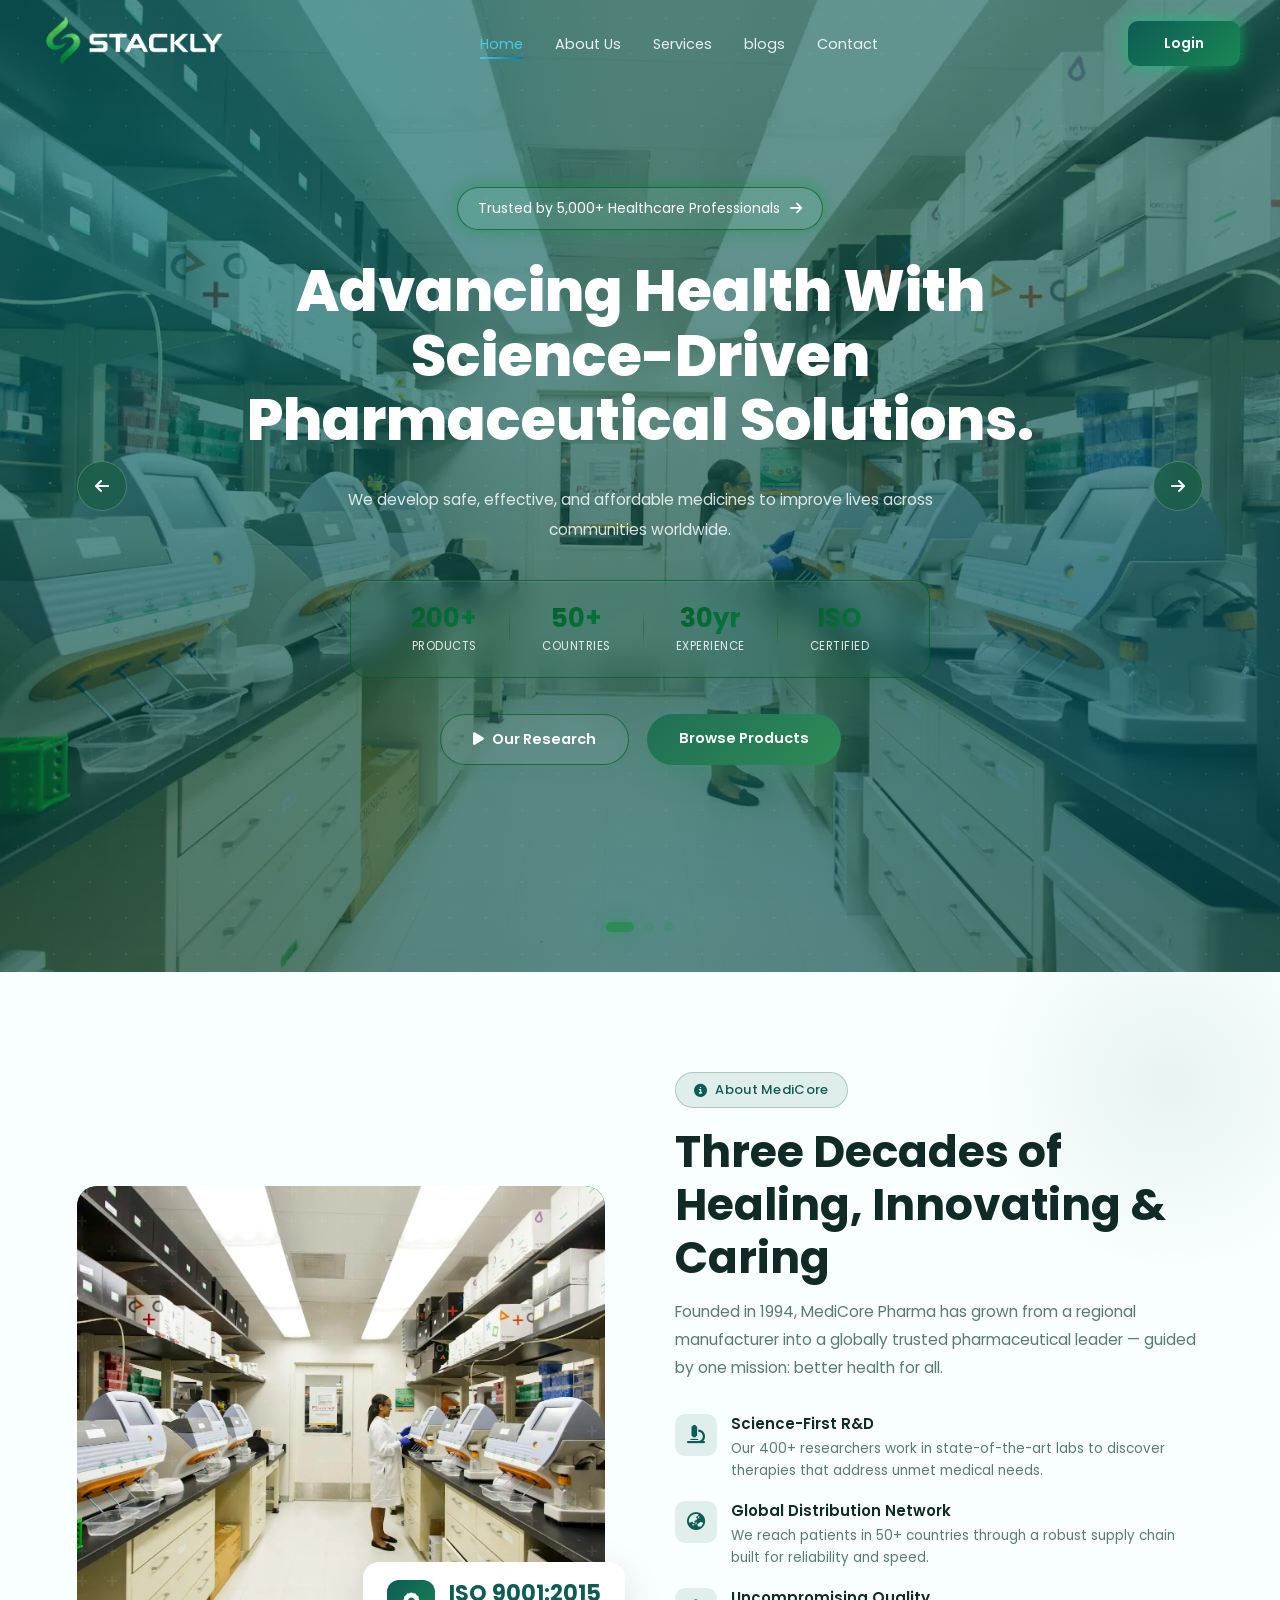
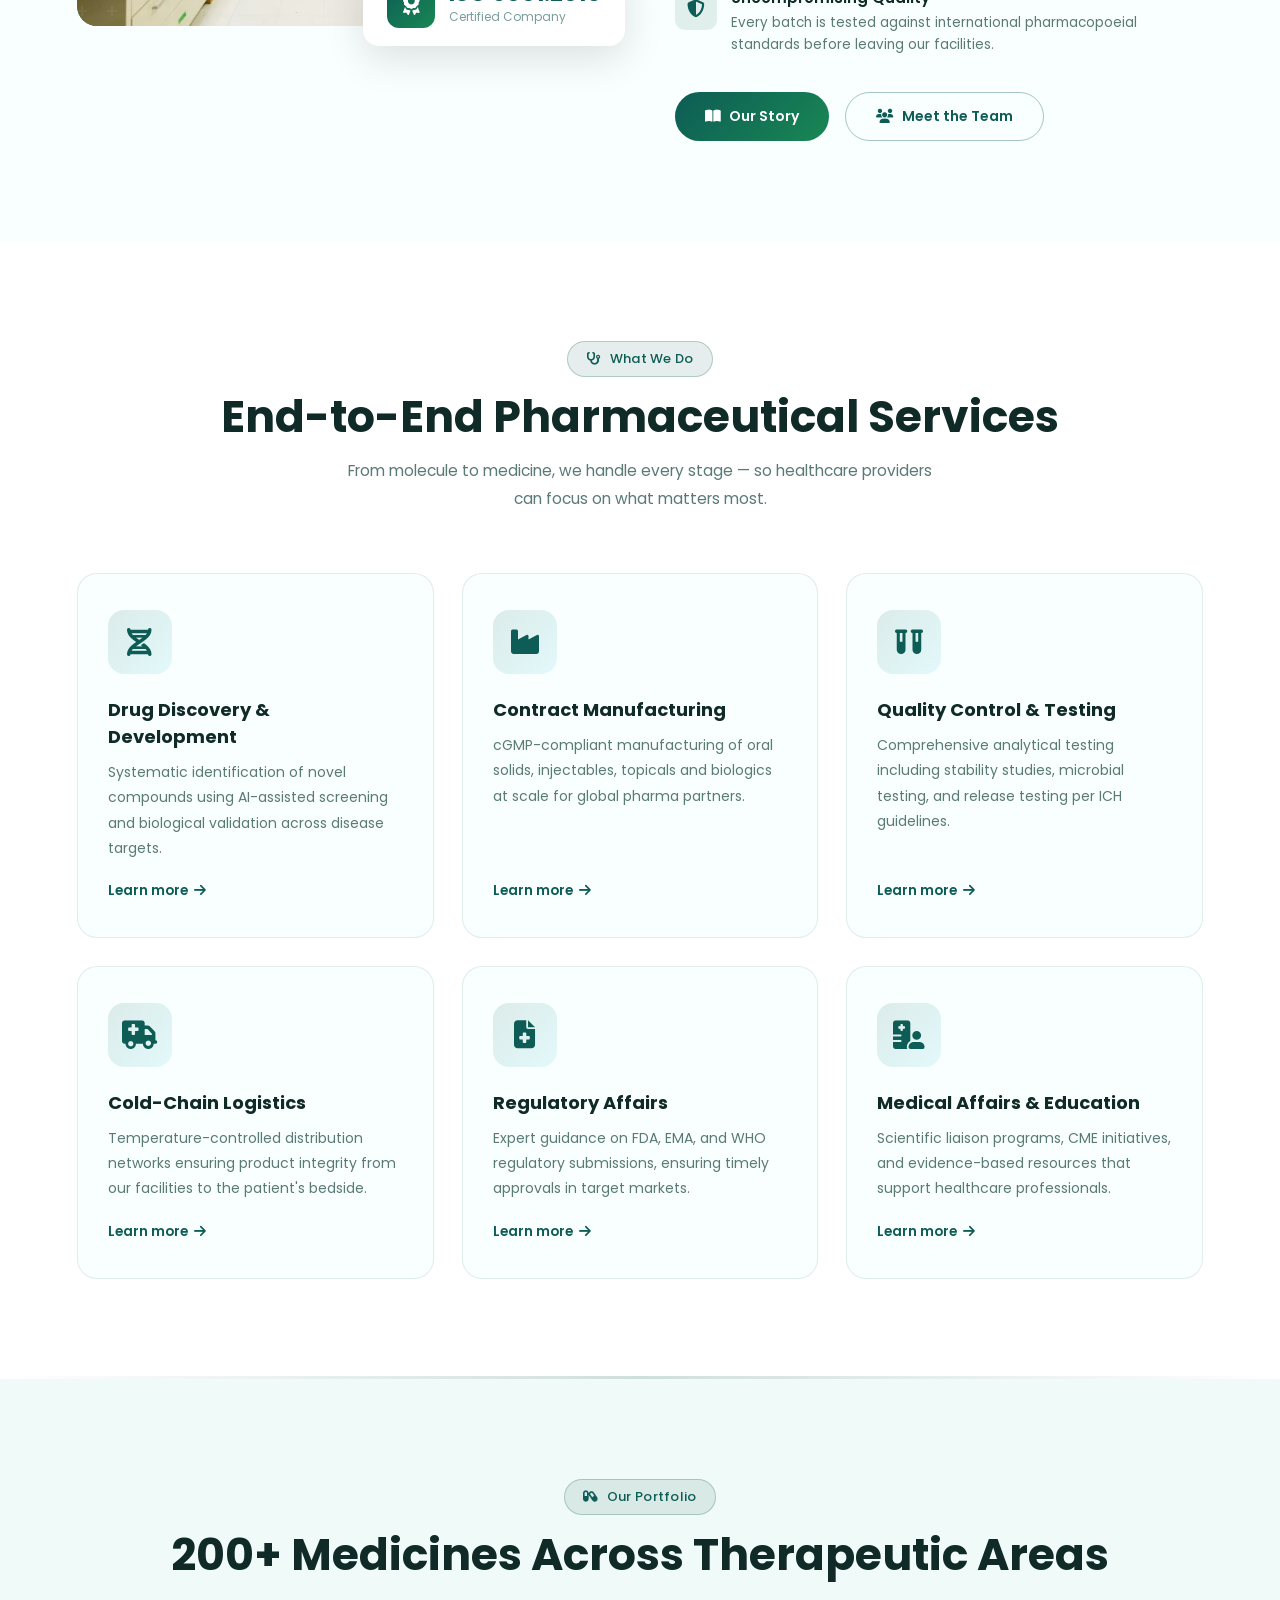
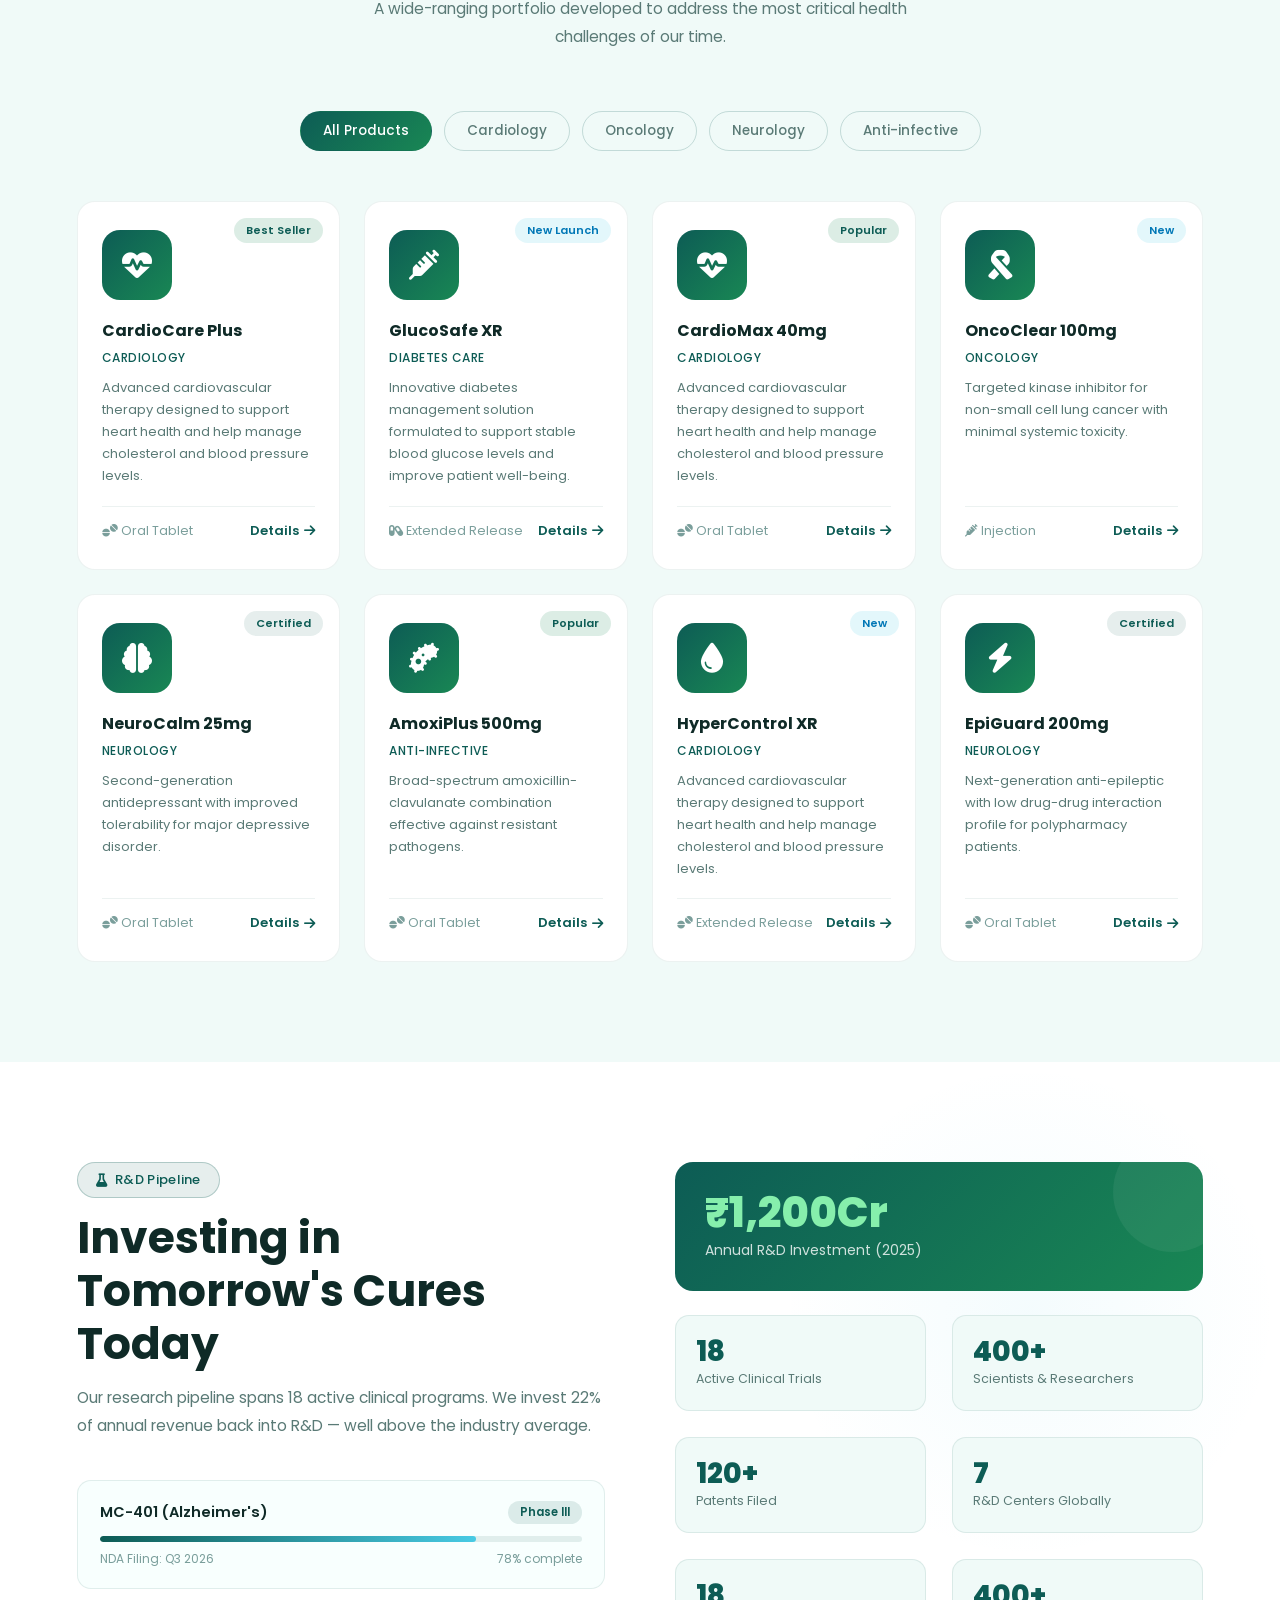
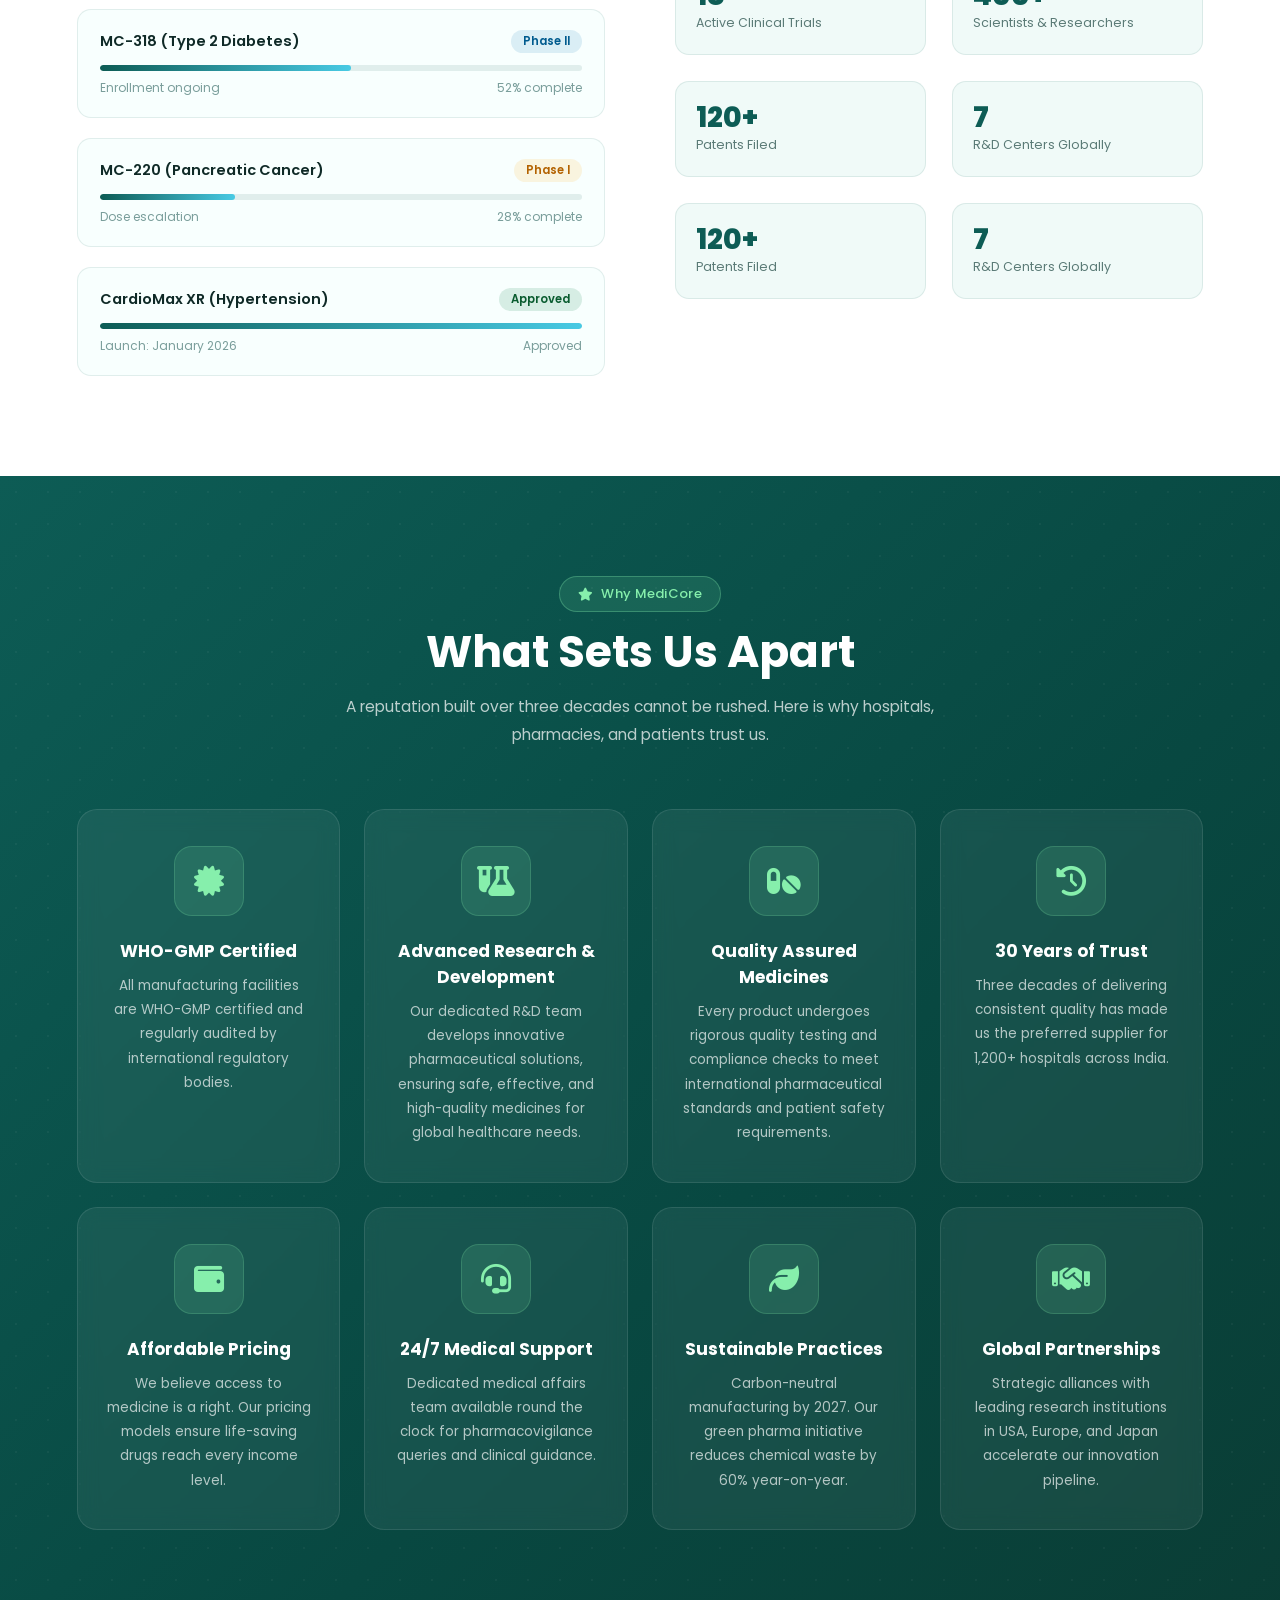
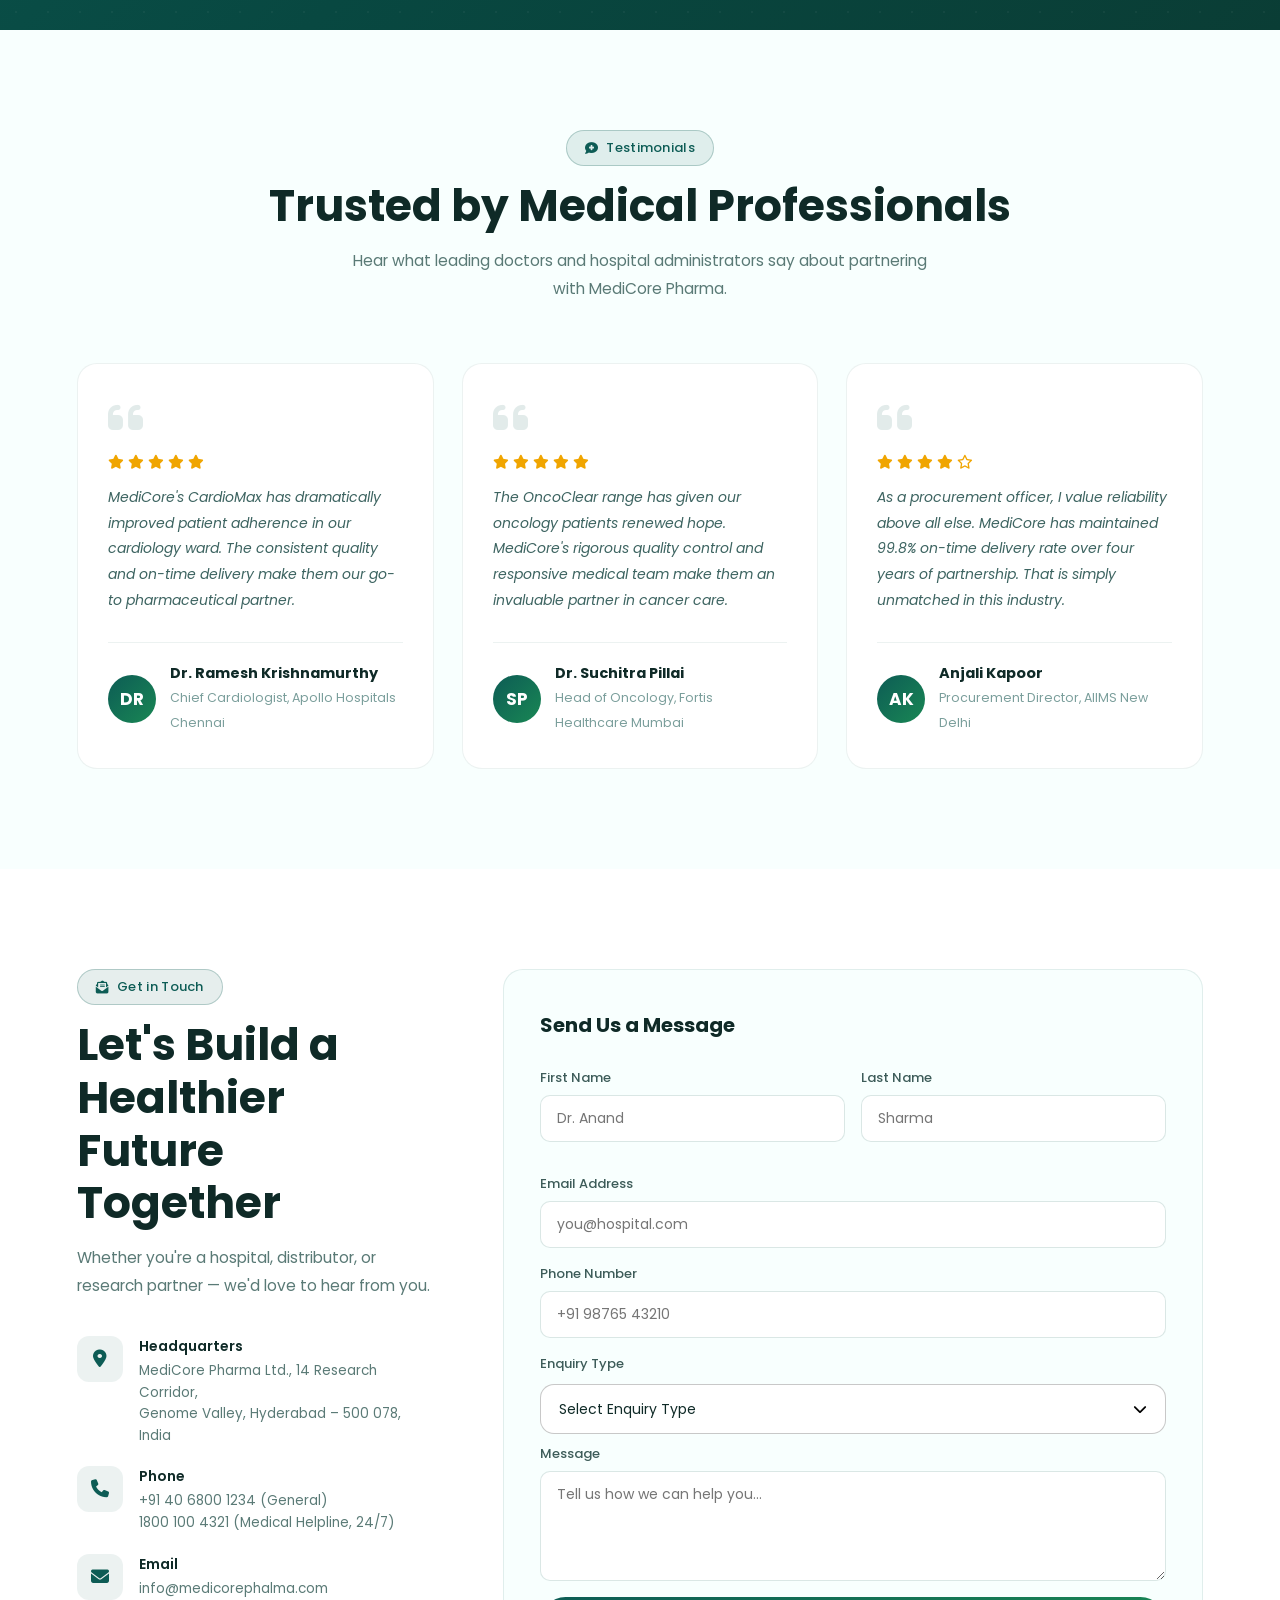
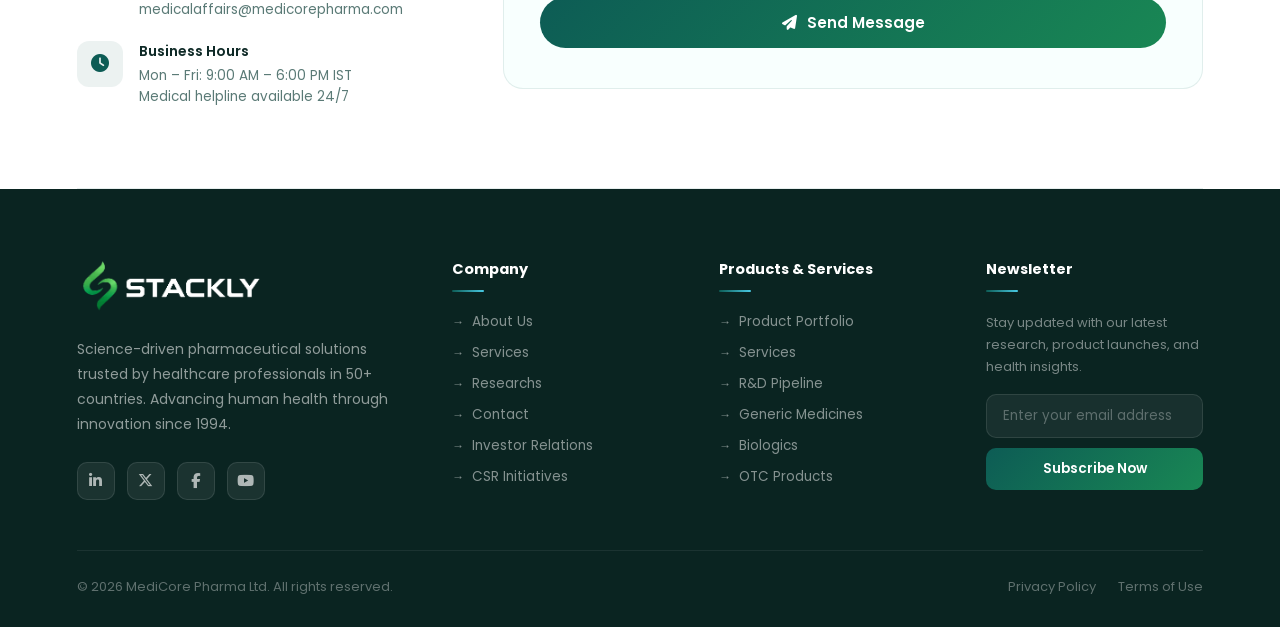
==== commit 461bcc9d: "drop down error completed" ====
--- a/index.html
+++ b/index.html
@@ -1452,8 +1452,14 @@
   color: #3d5c59;
 }
 
+.custom-select label{
+    font-size: 13px;
+  font-weight: 500;
+  color: #3d5c59;
+}
+
 .form-group input,
-.form-group select,
+.select-btn,
 .form-group textarea {
   padding: 12px 16px;
   border-radius: 10px;
@@ -1467,7 +1473,7 @@
 }
 
 .form-group input:focus,
-.form-group select:focus,
+.select-btn:focus,
 .form-group textarea:focus {
   border-color: #0D5C55;
   box-shadow: 0 0 0 3px rgba(13,92,85,.1);
@@ -1499,6 +1505,73 @@
 .form-submit:hover {
   transform: translateY(-3px);
   box-shadow: 0 12px 30px rgba(13,92,85,.35);
+}
+
+.custom-select{
+    position: relative;
+    width: 100%;
+    font-family: 'Poppins', sans-serif;
+    display: flex;
+    flex-direction: column;
+    gap: 10px;
+    margin-bottom: 10px;
+}
+
+.select-btn{
+    height: 50px;
+    background: #ffffff;
+    border: 1px solid rgba(128, 128, 128, 0.432);
+    border-radius: 14px;
+    padding: 0 18px;
+    display: flex;
+    align-items: center;
+    justify-content: space-between;
+    cursor: pointer;
+    transition: 0.3s;
+}
+
+.select-btn:hover{
+     border-color: #0D5C55;
+  box-shadow: 0 0 0 3px rgba(13,92,85,.1);
+}
+
+.select-btn i{
+    color: black;
+    transition: 0.3s;
+}
+
+.custom-select.active .select-btn i{
+    transform: rotate(180deg);
+}
+
+.options{
+    position: absolute;
+    top: 75px;
+    left: 0;
+    width: 100%;
+       background:#ffffff;
+    border:1px solid #c7ddd7;
+    border-radius: 14px;
+    overflow: hidden;
+    display: none;
+    z-index: 100;
+}
+
+.custom-select.active .options{
+    display: block;
+}
+
+.options li{
+    list-style: none;
+    padding: 15px 18px;
+    color: black;
+    cursor: pointer;
+    transition: 0.3s;
+}
+
+.options li:hover{
+   background:#eef5f3;
+    padding-left: 25px;
 }
 
 /* ========================= FOOTER ========================= */
@@ -2487,18 +2560,24 @@
           <input type="tel" placeholder="+91 98765 43210" id="phone">
         </div>
 
-        <div class="form-group">
-          <label>Enquiry Type</label>
-          <select id="enquiry">
-            <option value="">Select enquiry type</option>
-            <option>Product Information</option>
-            <option>Bulk / Hospital Order</option>
-            <option>Research Partnership</option>
-            <option>Regulatory / Licensing</option>
-            <option>Medical Affairs</option>
-            <option>General Enquiry</option>
-          </select>
-        </div>
+ <div class="custom-select">
+  <label for="">Enquiry Type</label>
+    <div class="select-btn">
+        <span>Select Enquiry Type</span>
+        <i class="fa-solid fa-chevron-down"></i>
+    </div>
+
+    <ul class="options">
+        <li>Product Information</li>
+        <li>Bulk / Hospital Order</li>
+        <li>Research Partnership</li>
+        <li>Regulatory / Licensing</li>
+        <li>Medical Affairs</li>
+        <li>General Enquiry</li>
+    </ul>
+
+    <input type="hidden" id="enquiry" name="enquiry">
+</div>
 
         <div class="form-group">
           <label>Message</label>
@@ -2866,6 +2945,30 @@
                 window.location.href = "index.html";
             });
         });
+
+        const customSelect = document.querySelector(".custom-select");
+const selectBtn = document.querySelector(".select-btn");
+const options = document.querySelectorAll(".options li");
+const selectedText = document.querySelector(".select-btn span");
+const hiddenInput = document.getElementById("enquiry");
+
+selectBtn.addEventListener("click", () => {
+    customSelect.classList.toggle("active");
+});
+
+options.forEach(option => {
+    option.addEventListener("click", () => {
+        selectedText.textContent = option.textContent;
+        hiddenInput.value = option.textContent;
+        customSelect.classList.remove("active");
+    });
+});
+
+document.addEventListener("click", (e) => {
+    if (!customSelect.contains(e.target)) {
+        customSelect.classList.remove("active");
+    }
+});
   </script>
 
 </body>
